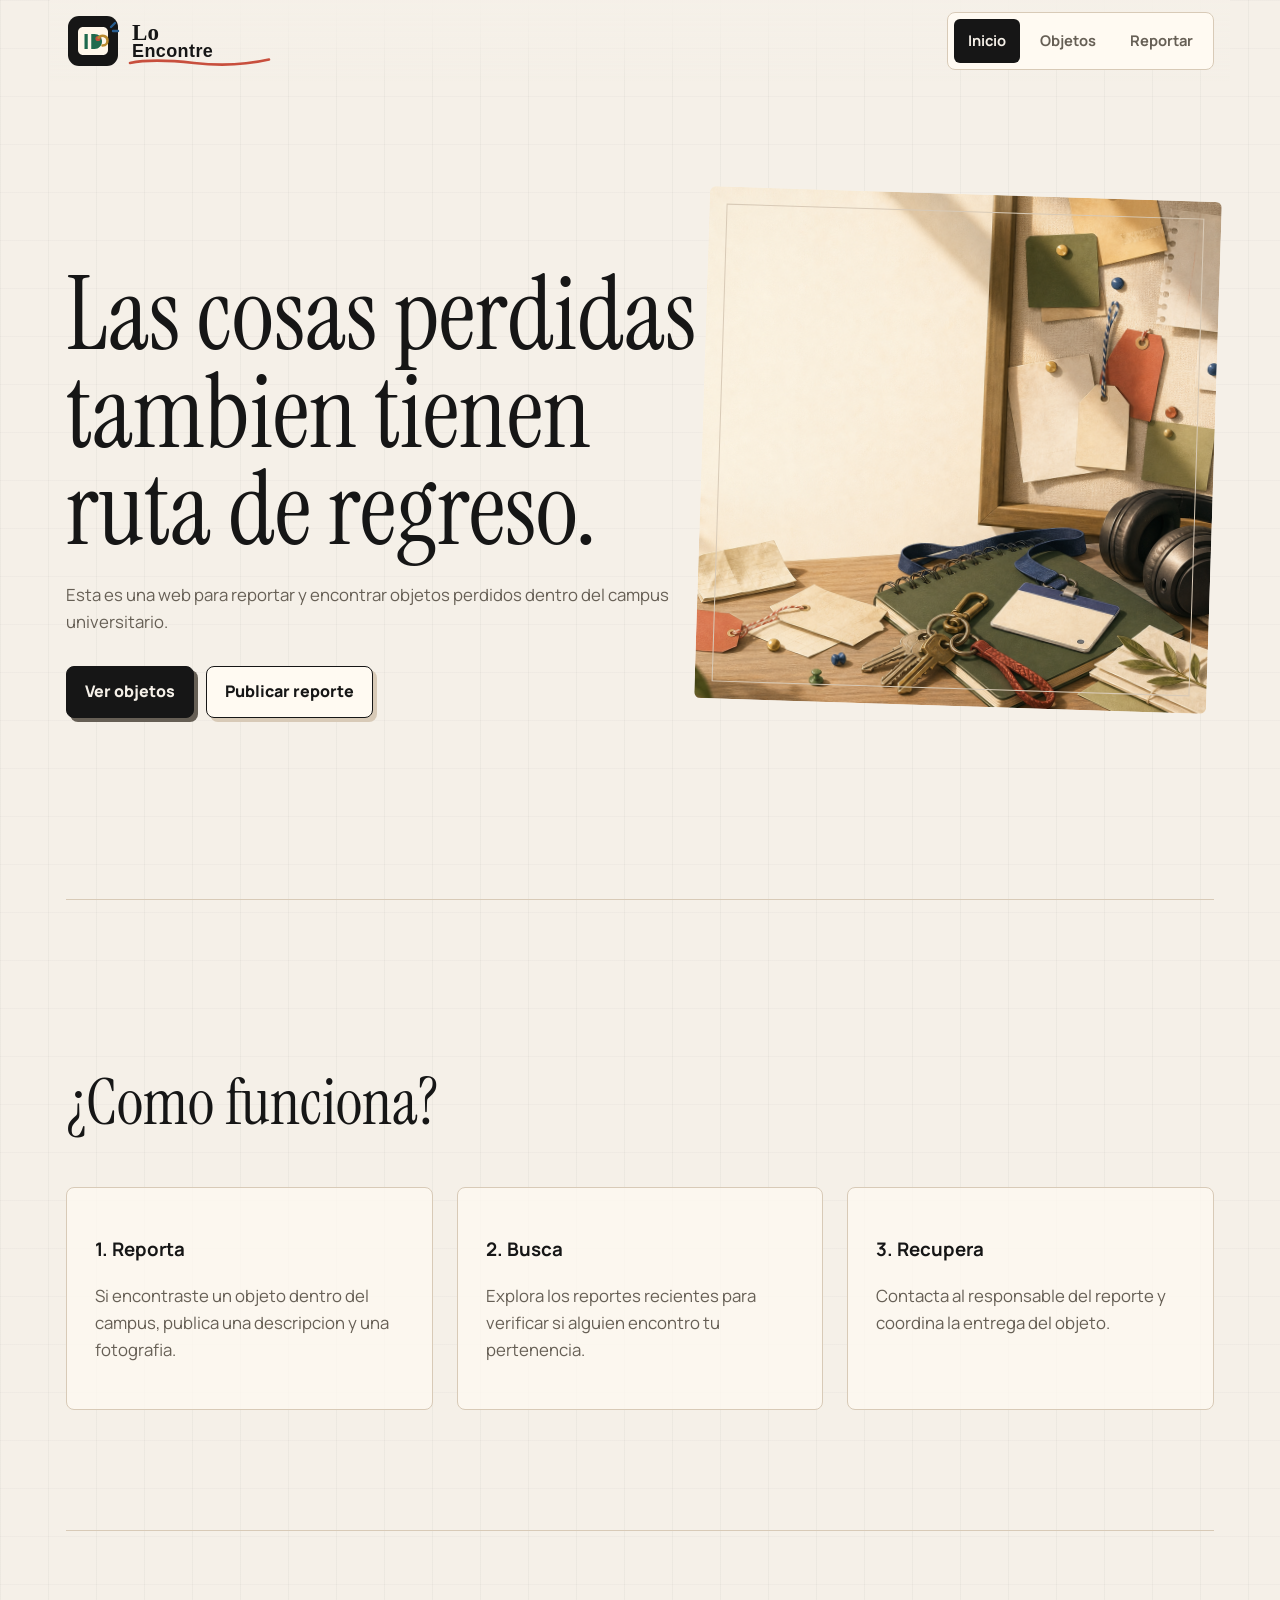
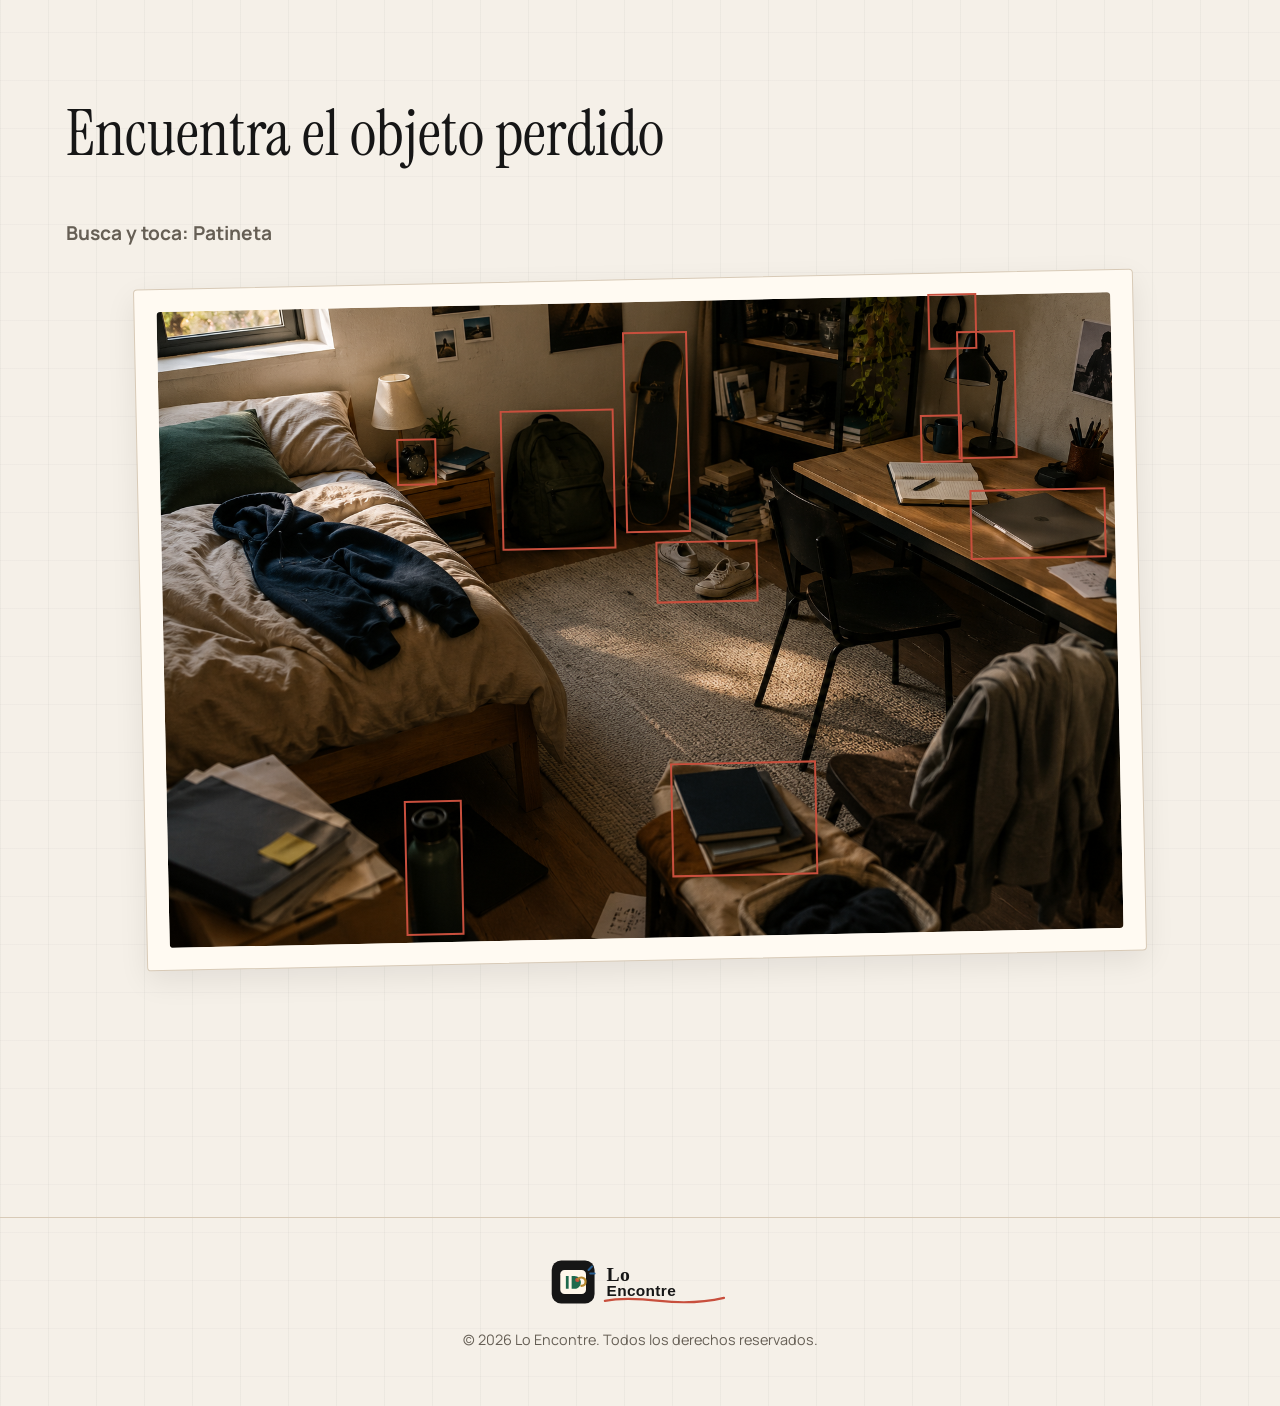
==== index.html @ dc67f182 "cambios importantes juego casi terminado y nuevo rotate en las imagenes" ====
<!DOCTYPE html>
<html lang="en">

<head>
    <meta charset="UTF-8">
    <meta name="viewport" content="width=device-width, initial-scale=1.0">
    <title>Lo Encontre | Objetos perdidos del campus</title>
    <link rel="stylesheet" href="css/style.css">
    <link rel="shortcut icon" href="assets/images/favicon.ico" type="image/x-icon">
</head>

<body>
    <header>
        <a href="index.html" class="brand">
            <img src="assets/images/logo.svg" alt="Lo encontre logo">
        </a>

        <button class="menu-toggle" aria-label="Abrir menú">
            <span></span>
            <span></span>
            <span></span>
        </button>

        <nav>
            <a class="active" href="index.html">Inicio</a>
            <a href="objetos.html">Objetos</a>
            <a href="reportar.html">Reportar</a>
        </nav>
    </header>

    <main>
        <!-- Hero -->
        <section class="hero">
            <div class="hero-text">
                <h1>Las cosas perdidas tambien tienen ruta de regreso.</h1>
                <p>Esta es una web para reportar y encontrar objetos perdidos dentro del campus universitario.</p>

                <div class="hero-text-buttons">
                    <a class="button primary" href="objetos.html">Ver objetos</a>
                    <a class="button secondary" href="reportar.html">Publicar reporte</a>
                </div>
            </div>

            <div class="hero-image">
                <img src="assets/images/hero-found-objects.png"
                    alt="Imagen de objetos encontrados organizados sobre una mesa">
            </div>
        </section>

        <!-- About -->
        <section class="about">
            <h2>¿Como funciona?</h2>

            <div class="about-grid">
                <article>
                    <h3>1. Reporta</h3>
                    <p>
                        Si encontraste un objeto dentro del campus,
                        publica una descripcion y una fotografia.
                    </p>
                </article>

                <article>
                    <h3>2. Busca</h3>
                    <p>
                        Explora los reportes recientes para verificar
                        si alguien encontro tu pertenencia.
                    </p>
                </article>

                <article>
                    <h3>3. Recupera</h3>
                    <p>
                        Contacta al responsable del reporte y coordina
                        la entrega del objeto.
                    </p>
                </article>
            </div>
        </section>
        <section class="game">
            <h2>Encuentra el objeto perdido</h2>

            <p class="game-target">
                Busca y toca: <span id="target-name"></span>
            </p>

            <div class="game-scene-wrapper">
                <div class="game-scene">

                    <img src="assets/images/game-room.png" alt="Habitación universitaria">

                    <button class="hitbox headphones" data-object="Audifonos"></button>
                    <button class="hitbox backpack" data-object="Mochila"></button>
                    <button class="hitbox laptop" data-object="Laptop"></button>
                    <button class="hitbox shoes" data-object="Zapatos"></button>
                    <button class="hitbox skateboard" data-object="Patineta"></button>
                    <button class="hitbox lamp" data-object="Lampara"></button>
                    <button class="hitbox clock" data-object="Reloj"></button>
                    <button class="hitbox bottle" data-object="Botella"></button>
                    <button class="hitbox books" data-object="Libros"></button>
                    <button class="hitbox mug" data-object="Taza"></button>

                </div>
            </div>

            <p id="game-message"></p>
        </section>
    </main>

    <footer>
        <div class="footer-brand">
            <img src="assets/images/logo.svg" alt="Lo encontre logo">
        </div>
        <div class="footer-bottom">
            <p>&copy; 2026 Lo Encontre. Todos los derechos reservados.</p>
        </div>
    </footer>
    <script src="js/script.js"></script>
</body>

</html>
---- css/style.css ----
/* Fuentes */
@font-face {
    font-family: "Manrope";
    src: url("../assets/fonts/Manrope-VariableFont_wght.ttf") format("truetype");
    font-weight: 300 800;
    font-style: normal;
}

@font-face {
    font-family: "Instrument Serif";
    src: url("../assets/fonts/InstrumentSerif-Regular.ttf") format("truetype");
    font-weight: 400;
    font-style: normal;
}

@font-face {
    font-family: "Instrument Serif";
    src: url("../assets/fonts/InstrumentSerif-Italic.ttf") format("truetype");
    font-weight: 400;
    font-style: italic;
}

/* General */
:root {
    --paper: #f5f0e8;
    --ink: #161616;
    --muted: #665f55;
    --line: #d8cab7;
    --white: #fffaf2;
    --green: #1f6a4d;
    --coral: #c84f3d;
    --gold: #b98a2f;
    --blue: #285d8f;
    --shadow: 0 18px 48px rgba(26, 20, 12, .12);
}

* {
    box-sizing: border-box;
}

html {
    scroll-behavior: smooth;
}

body {
    margin: 0;
    color: var(--ink);
    font-family: "Manrope", Arial, sans-serif;
    line-height: 1.6;
    background:
        linear-gradient(90deg, rgba(22, 22, 22, .035) 1px, transparent 1px),
        linear-gradient(rgba(22, 22, 22, .025) 1px, transparent 1px),
        var(--paper);
    background-size: 48px 48px;
}

header,
main {
    max-width: 1180px;
    margin: 0 auto;
    padding: 0 16px;
}

header {
    min-height: 82px;
    display: flex;
    align-items: center;
    justify-content: space-between;
    gap: 24px;
    position: sticky;
    top: 0;
    z-index: 100;
    background: linear-gradient(to bottom,
            rgba(245, 240, 232, .95),
            rgba(245, 240, 232, .6),
            transparent);

}

.brand,
nav {
    display: flex;
    align-items: center;
}

.brand {
    width: 210px;
    text-decoration: none;
    transition: transform .2s ease;
}

nav {
    gap: 6px;
    padding: 6px;
    border: 1px solid var(--line);
    border-radius: 8px;
    background-color: var(--white);
}

nav a {
    padding: 10px 14px;
    border-radius: 6px;
    color: var(--muted);
    text-decoration: none;
    font-size: .92rem;
    font-weight: 700;
}

nav a.active,
nav a:hover {
    background-color: var(--ink);
    color: var(--paper);
}

.menu-toggle {
    display: none;
    flex-direction: column;
    justify-content: center;
    align-items: center;
    gap: 5px;

    width: 48px;
    height: 48px;

    border: 1px solid var(--line);
    border-radius: 8px;
    background: var(--white);

    cursor: pointer;
}

.menu-toggle span {
    width: 18px;
    height: 2px;

    background: var(--ink);
    border-radius: 999px;
}

h1,
h2 {
    font-family: "Instrument Serif", Georgia, serif;
    font-weight: 400;
    line-height: .95;
}

h1 {
    margin-bottom: 24px;
    font-size: clamp(4rem, 8vw, 8rem);
}

h2 {
    font-size: clamp(2.4rem, 5vw, 5.4rem);
}

p {
    color: var(--muted);
    font-size: 1.05rem;
}

.button {
    min-height: 46px;
    border: 1px solid var(--ink);
    border-radius: 8px;
    padding: 12px 18px;
    font-weight: 800;
    text-decoration: none;
    transition: .2s ease;
}

.button.primary {
    background-color: var(--ink);
    color: var(--paper);
    box-shadow: 4px 4px 0 var(--muted);
}

.button.primary:hover {
    transform: translate(6px, 6px);
    box-shadow: 0px 0px 0 var(--muted);
}

.button.secondary {
    background-color: var(--white);
    color: var(--ink);
    box-shadow: 4px 4px 0 var(--line);
}

.button.secondary:hover {
    transform: translate(6px, 6px);
    box-shadow: 0px 0px 0 var(--line);
}

/* Separadores entre secciones */

section:not(:last-child) {
    border-bottom: 1px solid var(--line);
}

/* Hero */

.hero {
    display: flex;
    align-items: center;
    height: 100vh;
    margin-top: -82px;
}

.hero-image {
    transform: rotate(1.8deg);
    width: clamp(300px, 40vw, 600px);
    height: clamp(300px, 40vw, 600px);
    flex-shrink: 0;
    overflow: hidden;
    outline: 1px solid var(--line);
    outline-offset: -18px;
    border-radius: 6px;
}

.hero-image img {
    width: 100%;
    height: 100%;
    object-fit: cover;

}

.hero-text-buttons {
    display: flex;
    flex-wrap: wrap;
    gap: 12px;
    margin-top: 30px;
}

/* About */

.about {
    padding: 120px 0;
}

.about-grid {
    display: grid;
    grid-template-columns: repeat(3, 1fr);
    gap: 24px;
}

.about article {
    padding: 28px;
    background-color: rgba(255, 250, 242, .75);
    border: 1px solid var(--line);
    border-radius: 8px;
}

/* Footer */
footer {
    margin-top: 120px;
    padding: 40px 0;
    border-top: 1px solid var(--line);
    text-align: center;
}

.footer-brand img {
    width: 180px;
}

.footer-bottom p {
    font-size: .9rem;
}

/* Responsive*/
@media (max-width: 735px) {

    .hero {
        height: auto;
        min-height: auto;

        flex-direction: column-reverse;
        gap: 40px;

        margin-top: 0;
        padding: 40px 0 80px;
    }

    h1 {
        margin-top: 0;
    }

    .hero-image {
        width: 100%;
        height: auto;
    }

    .menu-toggle {
        display: flex;
    }

    nav {
        display: none;
    }

    nav.show {
        display: flex;
        flex-direction: column;
        gap: 6px;

        position: absolute;
        top: 70px;
        left: 16px;
        right: 16px;

        padding: 6px;
        border: 1px solid var(--line);
        border-radius: 8px;
        background: var(--white);
    }

    nav.show a {
        width: 100%;
        text-align: center;
    }
}

@media (max-width: 600px) {
    .about-grid {
        grid-template-columns: repeat(1, 1fr);
    }

}

@media (max-width: 370px) {
    .brand img {
        width: 170px;
    }
}

/* Juego */

.game {
    padding: 120px 0;
}

.game-target {
    margin-bottom: 30px;
    font-size: 1.2rem;
    font-weight: 700;
}

.game-scene-wrapper {
    width: min(100%, 1000px);
    margin: 0 auto;
    padding: 22px;
    background: var(--white);
    border: 1px solid var(--line);
    border-radius: 4px;
    box-shadow: 0 10px 30px rgba(0,0,0,.08);
    transform: rotate(-1.2deg);
}

.game-scene {
    position: relative;
}

.game-scene img {
    display: block;
    width: 100%;
    border-radius: 4px;
}

.feedback {
    position: absolute;
    color: var(--white);
    font-size: 1.8rem;
    font-weight: 800;
    pointer-events: none;
    text-shadow:
        0 2px 8px rgba(0, 0, 0, .45);
    animation: fadeOut .8s ease forwards;
}

@keyframes fadeOut {
    from {
        opacity: 1;
    }

    to {
        opacity: 0;
    }
}

.hitbox {
    position: absolute;
    border: none;
    background: transparent;
    cursor: pointer;
    outline: 2px solid var(--coral);
}

.headphones {
    top: 0%;
    left: 81%;
    width: 4.7%;
    height: 8.1%;
}

.backpack {
    top: 17%;
    left: 36%;
    width: 11.5%;
    height: 21.4%;
}

.laptop {
    top: 31%;
    left: 85%;
    width: 13.8%;
    height: 10.3%;
}

.shoes {
    top: 38%;
    left: 52%;
    width: 10.3%;
    height: 9.2%;
}

.skateboard {
    top: 5%;
    left: 49%;
    width: 6.3%;
    height: 31%;
}

.lamp {
    top: 6%;
    left: 84%;
    width: 5.7%;
    height: 19.5%;
}

.clock {
    top: 21%;
    left: 25%;
    width: 3.8%;
    height: 6.9%;
}

.bottle {
    top: 78%;
    left: 25%;
    width: 5.7%;
    height: 20.6%;
}

.books {
    top: 73%;
    left: 53%;
    width: 14.9%;
    height: 17.2%;
}

.mug {
    top: 19%;
    left: 80%;
    width: 4%;
    height: 6.9%;
}
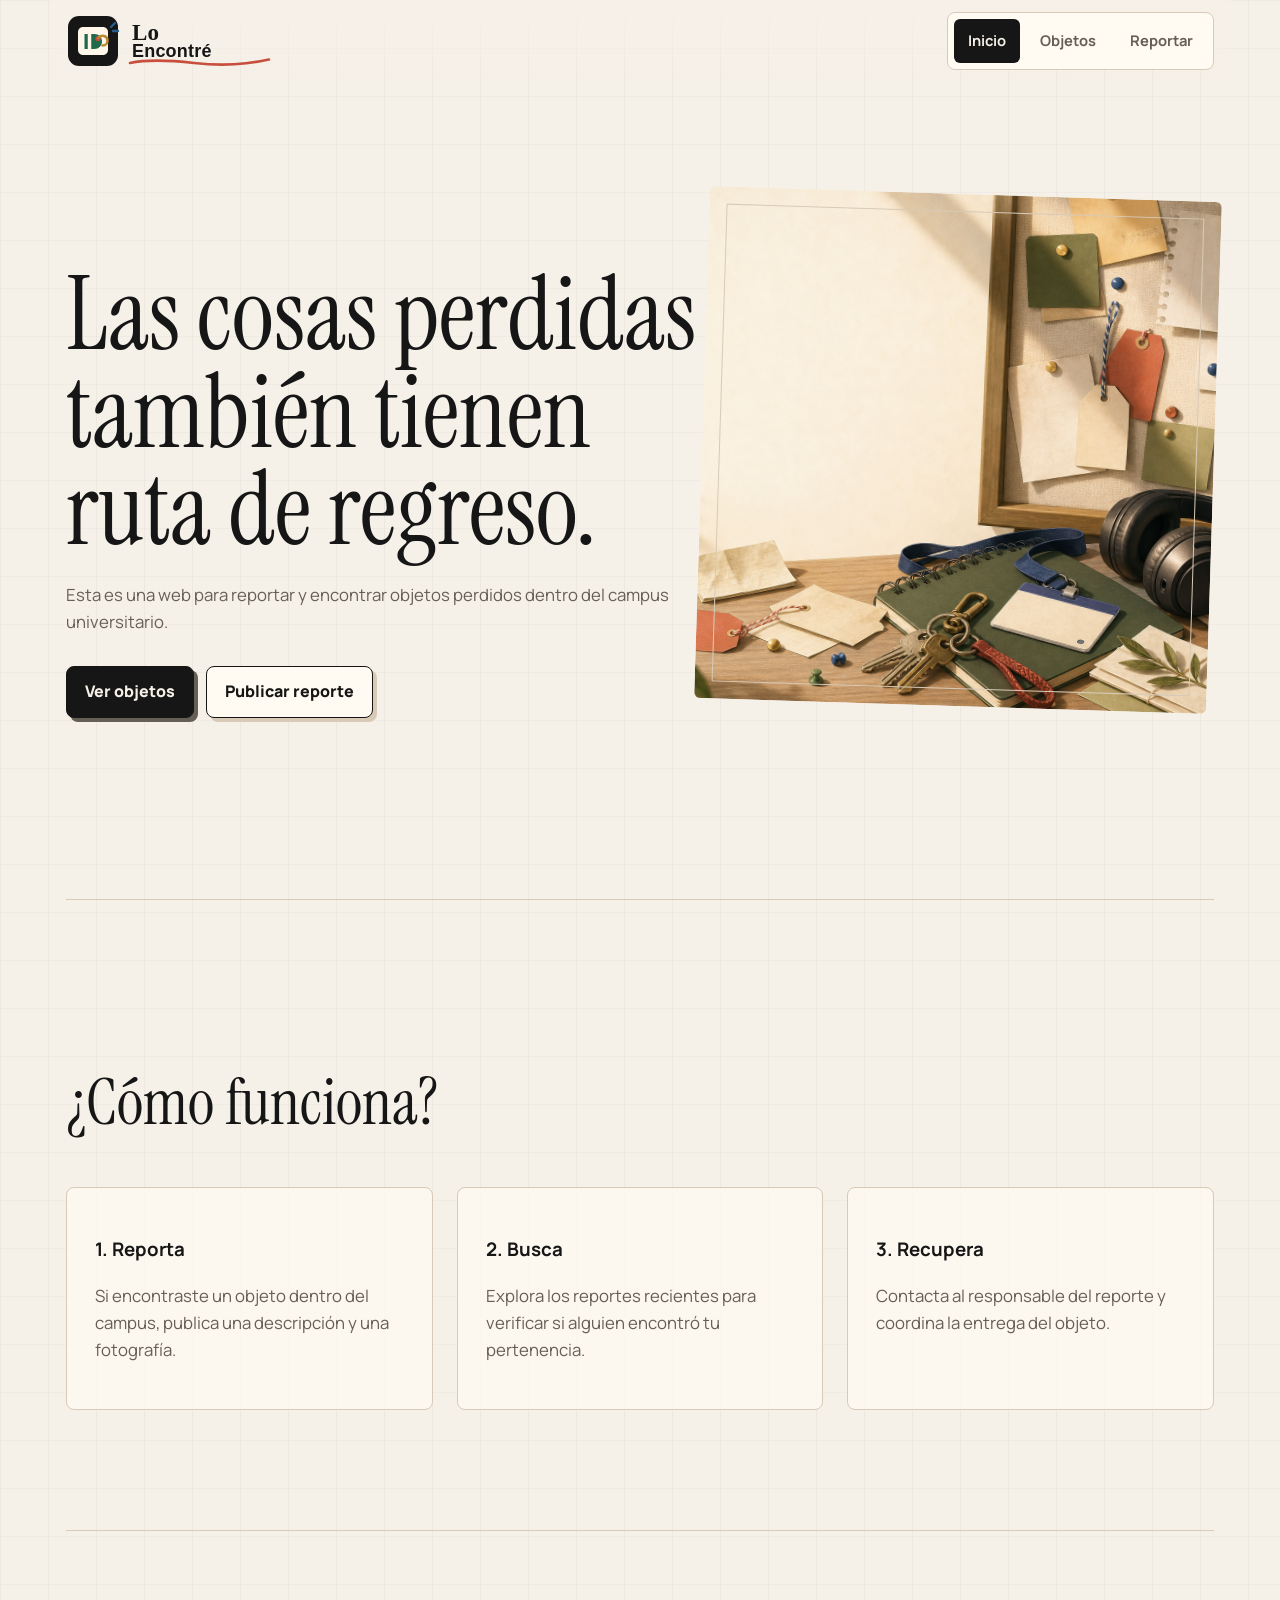
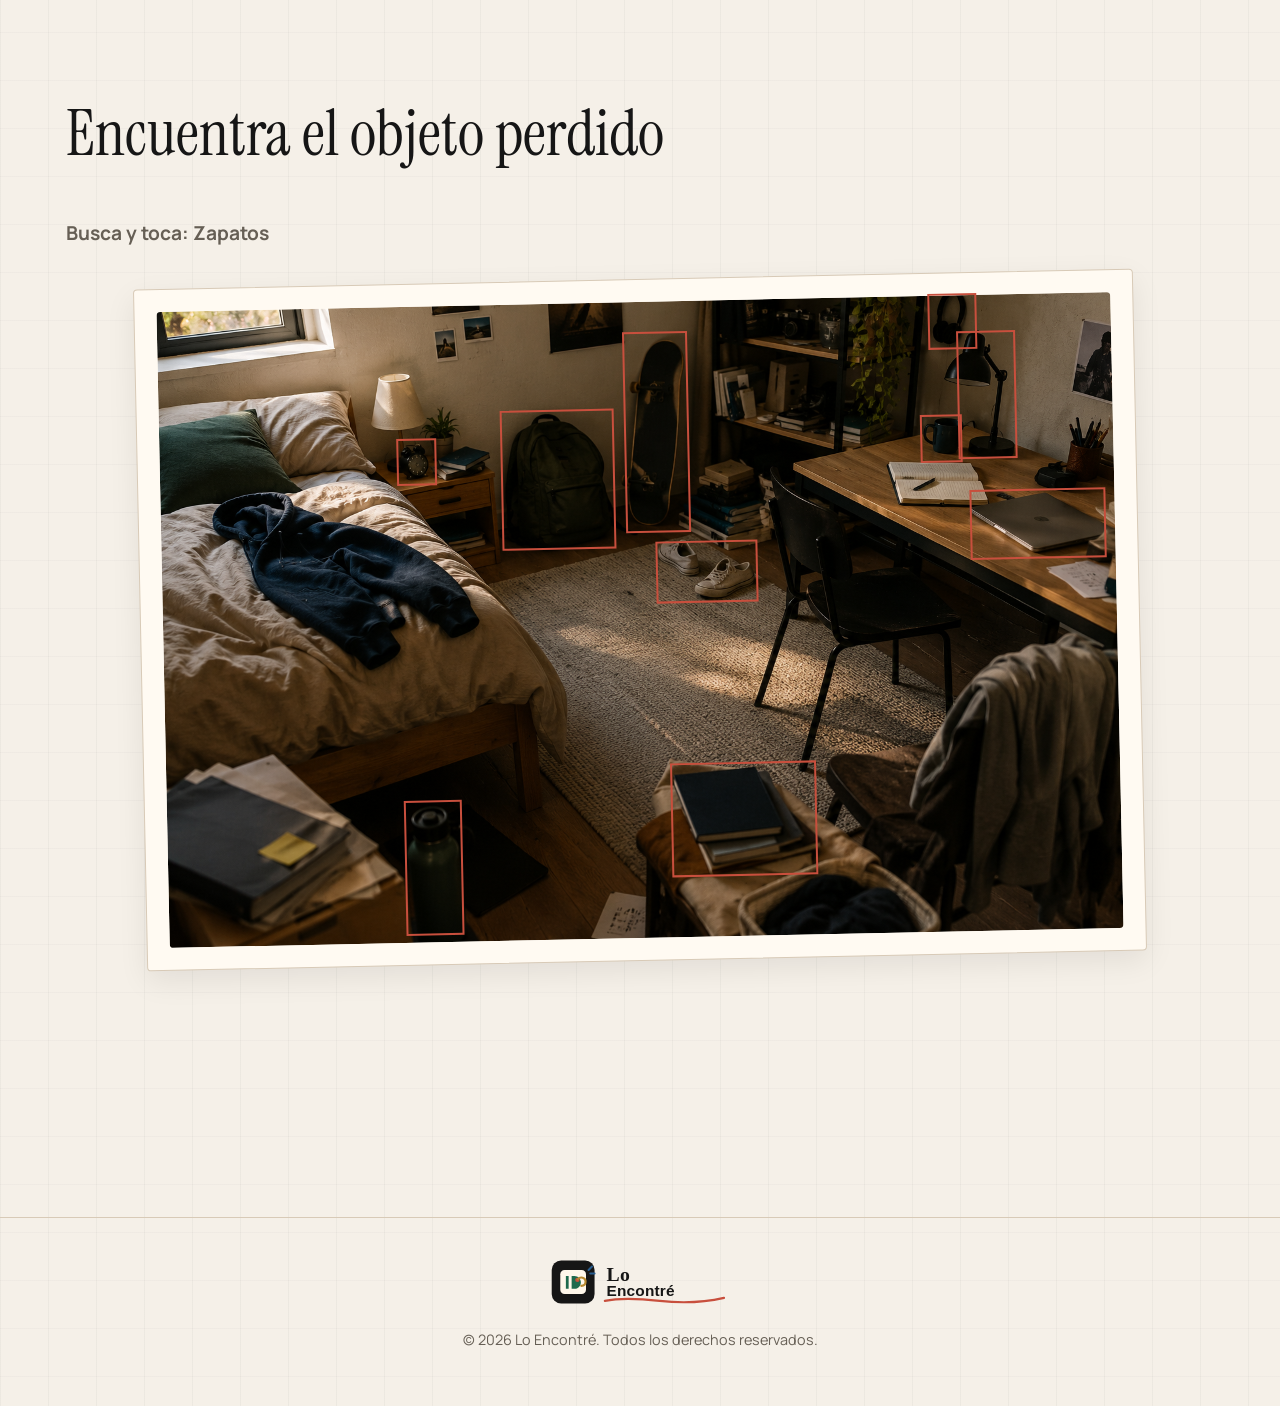
==== commit 2d3159a9: "Ortografia corrección de faltas de ortografía" ====
--- a/index.html
+++ b/index.html
@@ -4,7 +4,7 @@
 <head>
     <meta charset="UTF-8">
     <meta name="viewport" content="width=device-width, initial-scale=1.0">
-    <title>Lo Encontre | Objetos perdidos del campus</title>
+    <title>Lo Encontré | Objetos perdidos del campus</title>
     <link rel="stylesheet" href="css/style.css">
     <link rel="shortcut icon" href="assets/images/favicon.ico" type="image/x-icon">
 </head>
@@ -12,7 +12,7 @@
 <body>
     <header>
         <a href="index.html" class="brand">
-            <img src="assets/images/logo.svg" alt="Lo encontre logo">
+            <img src="assets/images/logo.svg" alt="Lo Encontré logo">
         </a>
 
         <button class="menu-toggle" aria-label="Abrir menú">
@@ -32,8 +32,12 @@
         <!-- Hero -->
         <section class="hero">
             <div class="hero-text">
-                <h1>Las cosas perdidas tambien tienen ruta de regreso.</h1>
-                <p>Esta es una web para reportar y encontrar objetos perdidos dentro del campus universitario.</p>
+                <h1>Las cosas perdidas también tienen ruta de regreso.</h1>
+
+                <p>
+                    Esta es una web para reportar y encontrar objetos perdidos
+                    dentro del campus universitario.
+                </p>
 
                 <div class="hero-text-buttons">
                     <a class="button primary" href="objetos.html">Ver objetos</a>
@@ -49,27 +53,30 @@
 
         <!-- About -->
         <section class="about">
-            <h2>¿Como funciona?</h2>
+            <h2>¿Cómo funciona?</h2>
 
             <div class="about-grid">
                 <article>
                     <h3>1. Reporta</h3>
+
                     <p>
                         Si encontraste un objeto dentro del campus,
-                        publica una descripcion y una fotografia.
+                        publica una descripción y una fotografía.
                     </p>
                 </article>
 
                 <article>
                     <h3>2. Busca</h3>
+
                     <p>
                         Explora los reportes recientes para verificar
-                        si alguien encontro tu pertenencia.
+                        si alguien encontró tu pertenencia.
                     </p>
                 </article>
 
                 <article>
                     <h3>3. Recupera</h3>
+
                     <p>
                         Contacta al responsable del reporte y coordina
                         la entrega del objeto.
@@ -77,6 +84,8 @@
                 </article>
             </div>
         </section>
+
+        <!-- Juego -->
         <section class="game">
             <h2>Encuentra el objeto perdido</h2>
 
@@ -89,12 +98,12 @@
 
                     <img src="assets/images/game-room.png" alt="Habitación universitaria">
 
-                    <button class="hitbox headphones" data-object="Audifonos"></button>
+                    <button class="hitbox headphones" data-object="Audífonos"></button>
                     <button class="hitbox backpack" data-object="Mochila"></button>
                     <button class="hitbox laptop" data-object="Laptop"></button>
                     <button class="hitbox shoes" data-object="Zapatos"></button>
                     <button class="hitbox skateboard" data-object="Patineta"></button>
-                    <button class="hitbox lamp" data-object="Lampara"></button>
+                    <button class="hitbox lamp" data-object="Lámpara"></button>
                     <button class="hitbox clock" data-object="Reloj"></button>
                     <button class="hitbox bottle" data-object="Botella"></button>
                     <button class="hitbox books" data-object="Libros"></button>
@@ -109,12 +118,14 @@
 
     <footer>
         <div class="footer-brand">
-            <img src="assets/images/logo.svg" alt="Lo encontre logo">
+            <img src="assets/images/logo.svg" alt="Lo Encontré logo">
         </div>
+
         <div class="footer-bottom">
-            <p>&copy; 2026 Lo Encontre. Todos los derechos reservados.</p>
+            <p>&copy; 2026 Lo Encontré. Todos los derechos reservados.</p>
         </div>
     </footer>
+
     <script src="js/script.js"></script>
 </body>
 
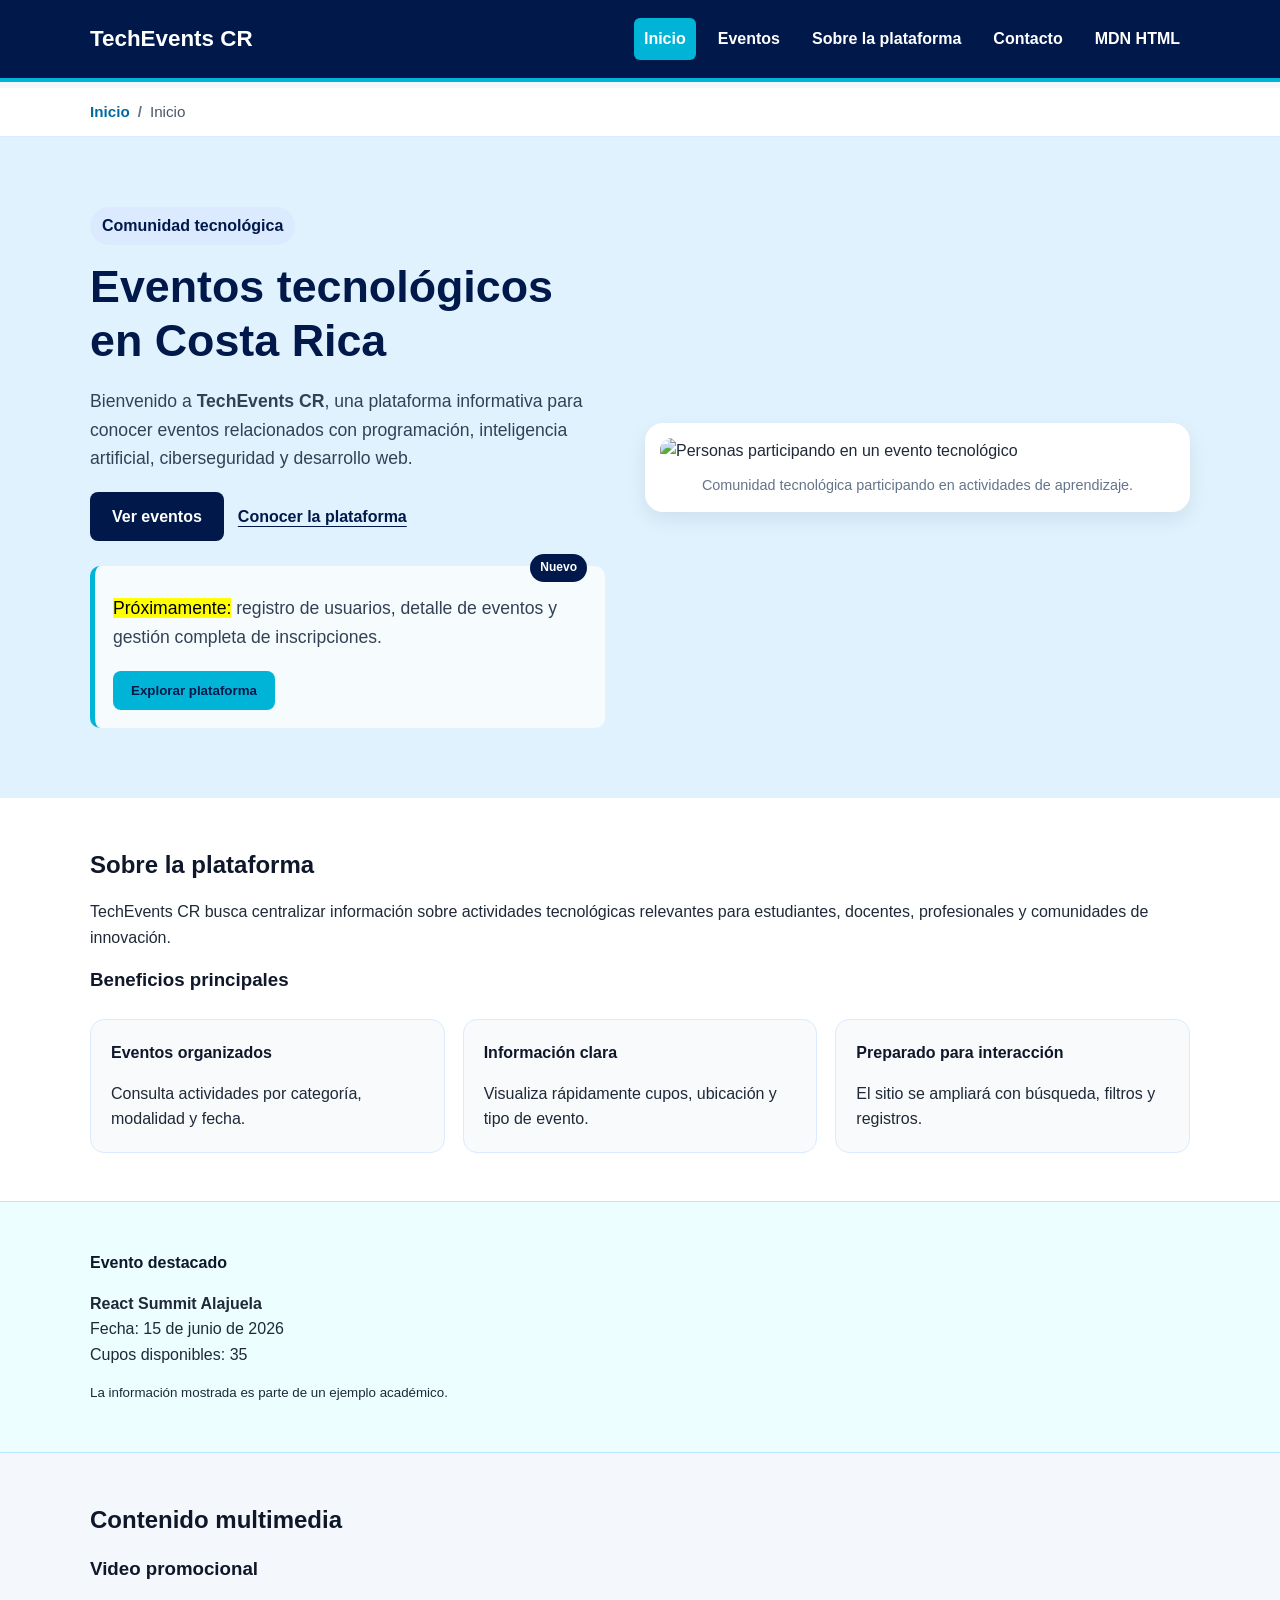
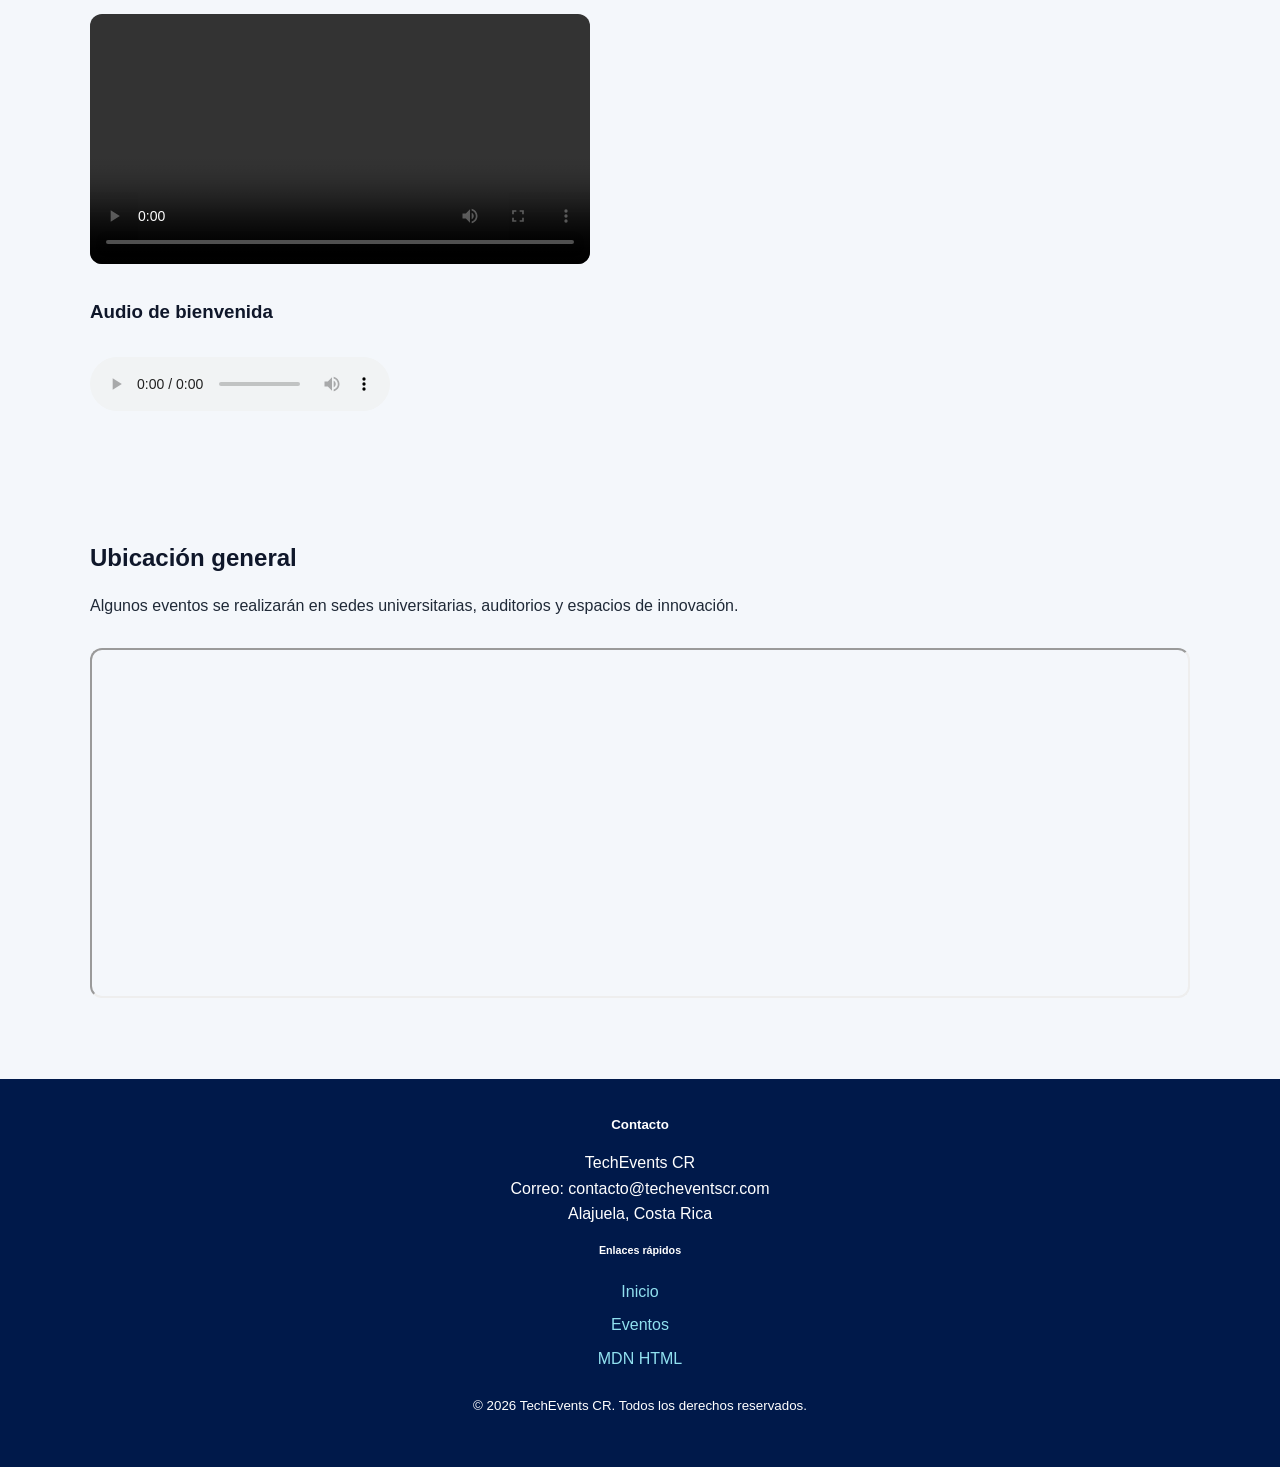
==== commit 6820dfc7: "asd asd" ====
--- a/index.html
+++ b/index.html
@@ -1,132 +1,202 @@
 <!DOCTYPE html>
-<html lang="en">
+<html lang="es">
 
 <head>
     <meta charset="UTF-8">
     <meta name="viewport" content="width=device-width, initial-scale=1.0">
-    <title>Lo Encontré | Objetos perdidos del campus</title>
+    <meta name="description"
+        content="TechEvents CR es un sitio web informativo sobre eventos tecnológicos en Costa Rica.">
+    <meta name="keywords"
+        content="eventos tecnológicos, Costa Rica, programación, inteligencia artificial, ciberseguridad, desarrollo web">
+    <meta name="author" content="TechEvents CR">
+    <!-- CSS externo principal del sitio -->
     <link rel="stylesheet" href="css/style.css">
-    <link rel="shortcut icon" href="assets/images/favicon.ico" type="image/x-icon">
+    <title>TechEvents CR | Inicio</title>
 </head>
 
 <body>
-    <header>
-        <a href="index.html" class="brand">
-            <img src="assets/images/logo.svg" alt="Lo Encontré logo">
-        </a>
-
-        <button class="menu-toggle" aria-label="Abrir menú">
-            <span></span>
-            <span></span>
-            <span></span>
-        </button>
-
-        <nav>
-            <a class="active" href="index.html">Inicio</a>
-            <a href="objetos.html">Objetos</a>
-            <a href="reportar.html">Reportar</a>
-        </nav>
+    <!-- Encabezado principal fijo del sitio -->
+    <header class="site-header">
+        <div class="container header-content">
+            <p class="logo"><strong>TechEvents CR</strong></p>
+
+            <!-- *** Checkbox oculto para controlar el menú hamburguesa sin JavaScript -->
+            <input type="checkbox" id="menu-toggle" class="menu-toggle">
+
+            <!-- *** Botón visual del menú hamburguesa -->
+            <label for="menu-toggle" class="menu-button">
+                <span></span>
+                <span></span>
+                <span></span>
+            </label>
+
+            <!-- Navegación principal -->
+            <nav class="main-nav">
+                <ul>
+                    <li><a class="active-link" href="index.html">Inicio</a></li>
+                    <li><a href="eventos.html">Eventos</a></li>
+                    <li><a href="#sobre-plataforma">Sobre la plataforma</a></li>
+                    <li><a href="#contacto">Contacto</a></li>
+                    <li>
+                        <a href="https://developer.mozilla.org/es/docs/Web/HTML" target="_blank">
+                            MDN HTML
+                        </a>
+                    </li>
+                </ul>
+            </nav>
+        </div>
     </header>
-
+    <!-- Ubicacion actual -->
+    <nav class="breadcrumb" aria-label="Ubicación actual">
+        <div class="container">
+            <a href="index.html">Inicio</a>
+            <span>Inicio</span>
+        </div>
+    </nav>
+    <!-- Contenido principal -->
     <main>
-        <!-- Hero -->
-        <section class="hero">
-            <div class="hero-text">
-                <h1>Las cosas perdidas también tienen ruta de regreso.</h1>
-
+        <!-- Sección hero con columnas flotantes -->
+        <section id="hero" class="hero">
+            <div class="container hero-content">
+                <div class="hero-text">
+                    <span class="hero-badge">Comunidad tecnológica</span>
+
+                    <h1>Eventos tecnológicos en Costa Rica</h1>
+                    <p>
+                        Bienvenido a <strong>TechEvents CR</strong>, una plataforma informativa para conocer
+                        eventos relacionados con programación, inteligencia artificial, ciberseguridad
+                        y desarrollo web.
+                    </p>
+                    <!-- Mejora de jerarquia visual -->
+                    <div class="hero-actions">
+                        <a class="btn-primary" href="eventos.html">
+                            Ver eventos
+                        </a>
+
+                        <a class="btn-link" href="#sobre-plataforma">
+                            Conocer la plataforma
+                        </a>
+                    </div>
+
+                    <!-- Caja relativa que contiene un elemento absoluto -->
+                    <div class="hero-info">
+                        <span class="info-label">Nuevo</span>
+                        <p>
+                            <mark>Próximamente:</mark> registro de usuarios, detalle de eventos y gestión completa
+                            de inscripciones.
+                        </p>
+                        <button class="btn-secondary">
+                            Explorar plataforma
+                        </button>
+                    </div>
+                </div>
+
+
+                <figure class="hero-image">
+                    <img src="assets/images/hero-eventos.png" alt="Personas participando en un evento tecnológico">
+                    <figcaption>
+                        Comunidad tecnológica participando en actividades de aprendizaje.
+                    </figcaption>
+                </figure>
+
+            </div>
+        </section>
+
+        <!-- Información general de la plataforma -->
+        <section id="sobre-plataforma">
+            <div class="container">
+                <h2>Sobre la plataforma</h2>
                 <p>
-                    Esta es una web para reportar y encontrar objetos perdidos
-                    dentro del campus universitario.
+                    TechEvents CR busca centralizar información sobre actividades tecnológicas relevantes
+                    para estudiantes, docentes, profesionales y comunidades de innovación.
                 </p>
-
-                <div class="hero-text-buttons">
-                    <a class="button primary" href="objetos.html">Ver objetos</a>
-                    <a class="button secondary" href="reportar.html">Publicar reporte</a>
+                <h3>Beneficios principales</h3>
+                <div class="benefits-grid">
+                    <article class="benefit-card">
+                        <h4>Eventos organizados</h4>
+                        <p>Consulta actividades por categoría, modalidad y fecha.</p>
+                    </article>
+
+                    <article class="benefit-card">
+                        <h4>Información clara</h4>
+                        <p>Visualiza rápidamente cupos, ubicación y tipo de evento.</p>
+                    </article>
+
+                    <article class="benefit-card">
+                        <h4>Preparado para interacción</h4>
+                        <p>El sitio se ampliará con búsqueda, filtros y registros.</p>
+                    </article>
                 </div>
             </div>
-
-            <div class="hero-image">
-                <img src="assets/images/hero-found-objects.png"
-                    alt="Imagen de objetos encontrados organizados sobre una mesa">
-            </div>
-        </section>
-
-        <!-- About -->
-        <section class="about">
-            <h2>¿Cómo funciona?</h2>
-
-            <div class="about-grid">
-                <article>
-                    <h3>1. Reporta</h3>
-
-                    <p>
-                        Si encontraste un objeto dentro del campus,
-                        publica una descripción y una fotografía.
-                    </p>
-                </article>
-
-                <article>
-                    <h3>2. Busca</h3>
-
-                    <p>
-                        Explora los reportes recientes para verificar
-                        si alguien encontró tu pertenencia.
-                    </p>
-                </article>
-
-                <article>
-                    <h3>3. Recupera</h3>
-
-                    <p>
-                        Contacta al responsable del reporte y coordina
-                        la entrega del objeto.
-                    </p>
-                </article>
-            </div>
-        </section>
-
-        <!-- Juego -->
-        <section class="game">
-            <h2>Encuentra el objeto perdido</h2>
-
-            <p class="game-target">
-                Busca y toca: <span id="target-name"></span>
+        </section>
+
+        <!-- Aside informativo separado del contenido principal -->
+        <aside>
+            <h4>Evento destacado</h4>
+            <p>
+                <strong>React Summit Alajuela</strong><br>
+                Fecha: <time datetime="2026-06-15">15 de junio de 2026</time><br>
+                Cupos disponibles: <span>35</span>
             </p>
-
-            <div class="game-scene-wrapper">
-                <div class="game-scene">
-
-                    <img src="assets/images/game-room.png" alt="Habitación universitaria">
-
-                    <button class="hitbox headphones" data-object="Audífonos"></button>
-                    <button class="hitbox backpack" data-object="Mochila"></button>
-                    <button class="hitbox laptop" data-object="Laptop"></button>
-                    <button class="hitbox shoes" data-object="Zapatos"></button>
-                    <button class="hitbox skateboard" data-object="Patineta"></button>
-                    <button class="hitbox lamp" data-object="Lámpara"></button>
-                    <button class="hitbox clock" data-object="Reloj"></button>
-                    <button class="hitbox bottle" data-object="Botella"></button>
-                    <button class="hitbox books" data-object="Libros"></button>
-                    <button class="hitbox mug" data-object="Taza"></button>
-
-                </div>
-            </div>
-
-            <p id="game-message"></p>
+            <small>
+                La información mostrada es parte de un ejemplo académico.
+            </small>
+        </aside>
+
+        <!-- Contenido multimedia -->
+        <section>
+            <div class="container">
+                <h2>Contenido multimedia</h2>
+
+                <h3>Video promocional</h3>
+                <video controls width="500">
+                    <source src="assets/video/promo-evento.mp4" type="video/mp4">
+                    Su navegador no soporta la reproducción de video.
+                </video>
+
+                <h3>Audio de bienvenida</h3>
+                <audio controls>
+                    <source src="assets/audio/bienvenida.mp3" type="audio/mpeg">
+                    Su navegador no soporta la reproducción de audio.
+                </audio>
+            </div>
+        </section>
+
+        <!-- Ubicación general -->
+        <section>
+            <div class="container">
+                <h2>Ubicación general</h2>
+                <p>
+                    Algunos eventos se realizarán en sedes universitarias, auditorios y espacios de innovación.
+                </p>
+
+                <iframe src="https://www.google.com/maps?q=Alajuela,Costa%20Rica&output=embed" width="600" height="350"
+                    loading="lazy" title="Mapa de Alajuela Costa Rica">
+                </iframe>
+            </div>
         </section>
     </main>
 
-    <footer>
-        <div class="footer-brand">
-            <img src="assets/images/logo.svg" alt="Lo Encontré logo">
-        </div>
-
-        <div class="footer-bottom">
-            <p>&copy; 2026 Lo Encontré. Todos los derechos reservados.</p>
-        </div>
+    <!-- Pie de página -->
+    <footer id="contacto">
+        <h5>Contacto</h5>
+        <address>
+            TechEvents CR<br>
+            Correo: contacto@techeventscr.com<br>
+            Alajuela, Costa Rica
+        </address>
+
+        <h6>Enlaces rápidos</h6>
+        <ul>
+            <li><a href="index.html">Inicio</a></li>
+            <li><a href="eventos.html">Eventos</a></li>
+            <li><a href="https://developer.mozilla.org/es/docs/Web/HTML" target="_blank">MDN HTML</a></li>
+        </ul>
+
+        <p>
+            <small>&copy; 2026 TechEvents CR. Todos los derechos reservados.</small>
+        </p>
     </footer>
-
-    <script src="js/script.js"></script>
 </body>
 
 </html>
--- a/css/style.css
+++ b/css/style.css
@@ -1,464 +1,1397 @@
-/* Fuentes */
-@font-face {
-    font-family: "Manrope";
-    src: url("../assets/fonts/Manrope-VariableFont_wght.ttf") format("truetype");
-    font-weight: 300 800;
-    font-style: normal;
-}
-
-@font-face {
-    font-family: "Instrument Serif";
-    src: url("../assets/fonts/InstrumentSerif-Regular.ttf") format("truetype");
-    font-weight: 400;
-    font-style: normal;
-}
-
-@font-face {
-    font-family: "Instrument Serif";
-    src: url("../assets/fonts/InstrumentSerif-Italic.ttf") format("truetype");
-    font-weight: 400;
-    font-style: italic;
-}
-
-/* General */
-:root {
-    --paper: #f5f0e8;
-    --ink: #161616;
-    --muted: #665f55;
-    --line: #d8cab7;
-    --white: #fffaf2;
-    --green: #1f6a4d;
-    --coral: #c84f3d;
-    --gold: #b98a2f;
-    --blue: #285d8f;
-    --shadow: 0 18px 48px rgba(26, 20, 12, .12);
-}
-
+/* =========================
+CSS BASE
+Reglas generales del sitio
+========================= */
+
+/* Elimina márgenes y espacios automáticos del navegador */
 * {
+    margin: 0;
+    padding: 0;
     box-sizing: border-box;
 }
 
+/* Configuración general del documento */
 html {
+    font-size: 16px;
     scroll-behavior: smooth;
 }
 
+/* Estilo general del sitio */
 body {
-    margin: 0;
-    color: var(--ink);
-    font-family: "Manrope", Arial, sans-serif;
+    font-family: Arial, Helvetica, sans-serif;
+    background-color: #f4f7fb;
+    color: #1f2937;
     line-height: 1.6;
-    background:
-        linear-gradient(90deg, rgba(22, 22, 22, .035) 1px, transparent 1px),
-        linear-gradient(rgba(22, 22, 22, .025) 1px, transparent 1px),
-        var(--paper);
-    background-size: 48px 48px;
-}
-
-header,
-main {
-    max-width: 1180px;
+
+    /*  Espacio para que el header fixed no tape el contenido */
+    padding-top: 88px;
+}
+
+/* Multimedia adaptable */
+img,
+video,
+iframe {
+    max-width: 100%;
+}
+
+/* Evita deformación y espacios inferiores */
+img {
+    height: auto;
+    display: block;
+}
+
+/* Enlaces sin subrayado */
+a {
+    text-decoration: none;
+}
+
+/* Viñetas dentro del bloque */
+ul {
+    list-style-position: inside;
+}
+
+/* =========================
+UTILIDADES GENERALES
+========================= */
+
+/* Contenedor centrado reutilizable */
+.container {
+    width: min(90%, 1100px);
     margin: 0 auto;
-    padding: 0 16px;
-}
-
-header {
-    min-height: 82px;
+}
+
+/* Separación general entre secciones */
+section,
+aside {
+    padding: 48px 0;
+}
+
+/* Estilo base para títulos */
+h1,
+h2,
+h3,
+h4,
+h5,
+h6 {
+    color: #0f172a;
+    margin-bottom: 15px;
+}
+
+/* Separación entre párrafos */
+p {
+    margin-bottom: 15px;
+}
+
+/* =========================
+HEADER Y NAVEGACIÓN
+========================= */
+
+/* Header fijo superior */
+.site-header {
+    background-color: #00194a;
+    color: white;
+    padding: 18px 0;
+    border-bottom: 4px solid #00b4d8;
+
+    position: fixed;
+    top: 0;
+    left: 0;
+    width: 100%;
+
+    z-index: 1000;
+}
+
+/*  Flexbox alinea logo, menú y botón hamburguesa */
+.header-content {
     display: flex;
     align-items: center;
     justify-content: space-between;
-    gap: 24px;
-    position: sticky;
-    top: 0;
-    z-index: 100;
-    background: linear-gradient(to bottom,
-            rgba(245, 240, 232, .95),
-            rgba(245, 240, 232, .6),
-            transparent);
-
-}
-
-.brand,
-nav {
+    gap: 20px;
+}
+
+/* Logo del sitio */
+.logo {
+    font-size: 1.4rem;
+    margin-bottom: 0;
+    white-space: nowrap;
+}
+
+/*  Checkbox oculto usado para abrir/cerrar menú */
+.menu-toggle {
+    display: none;
+}
+
+/*  Botón hamburguesa oculto en escritorio */
+.menu-button {
+    display: none;
+    width: 38px;
+    height: 32px;
+    cursor: pointer;
+}
+
+/*  Líneas del botón hamburguesa */
+.menu-button span {
+    display: block;
+    height: 4px;
+    margin-bottom: 6px;
+    background-color: white;
+    border-radius: 4px;
+}
+
+/* Menú principal */
+.main-nav ul {
+    list-style: none;
+
+    /*  Flexbox organiza enlaces en fila */
     display: flex;
     align-items: center;
-}
-
-.brand {
-    width: 210px;
-    text-decoration: none;
-    transition: transform .2s ease;
-}
-
-nav {
-    gap: 6px;
-    padding: 6px;
-    border: 1px solid var(--line);
-    border-radius: 8px;
-    background-color: var(--white);
-}
-
-nav a {
-    padding: 10px 14px;
+    gap: 12px;
+}
+
+/* Enlaces del menú */
+.main-nav a {
+    color: white;
+    font-weight: bold;
+    padding: 8px 10px;
     border-radius: 6px;
-    color: var(--muted);
-    text-decoration: none;
-    font-size: .92rem;
-    font-weight: 700;
-}
-
-nav a.active,
-nav a:hover {
-    background-color: var(--ink);
-    color: var(--paper);
-}
-
-.menu-toggle {
-    display: none;
-    flex-direction: column;
-    justify-content: center;
-    align-items: center;
-    gap: 5px;
-
-    width: 48px;
-    height: 48px;
-
-    border: 1px solid var(--line);
-    border-radius: 8px;
-    background: var(--white);
-
-    cursor: pointer;
-}
-
-.menu-toggle span {
-    width: 18px;
-    height: 2px;
-
-    background: var(--ink);
-    border-radius: 999px;
-}
-
-h1,
-h2 {
-    font-family: "Instrument Serif", Georgia, serif;
-    font-weight: 400;
-    line-height: .95;
-}
-
-h1 {
-    margin-bottom: 24px;
-    font-size: clamp(4rem, 8vw, 8rem);
-}
-
-h2 {
-    font-size: clamp(2.4rem, 5vw, 5.4rem);
-}
-
-p {
-    color: var(--muted);
-    font-size: 1.05rem;
-}
-
-.button {
-    min-height: 46px;
-    border: 1px solid var(--ink);
-    border-radius: 8px;
-    padding: 12px 18px;
-    font-weight: 800;
-    text-decoration: none;
-    transition: .2s ease;
-}
-
-.button.primary {
-    background-color: var(--ink);
-    color: var(--paper);
-    box-shadow: 4px 4px 0 var(--muted);
-}
-
-.button.primary:hover {
-    transform: translate(6px, 6px);
-    box-shadow: 0px 0px 0 var(--muted);
-}
-
-.button.secondary {
-    background-color: var(--white);
-    color: var(--ink);
-    box-shadow: 4px 4px 0 var(--line);
-}
-
-.button.secondary:hover {
-    transform: translate(6px, 6px);
-    box-shadow: 0px 0px 0 var(--line);
-}
-
-/* Separadores entre secciones */
-
-section:not(:last-child) {
-    border-bottom: 1px solid var(--line);
-}
-
-/* Hero */
+    display: inline-block;
+}
+
+/* Cambio visual al pasar el mouse */
+.main-nav a:hover {
+    background-color: #00b4d8;
+    color: #00194a;
+}
+
+/* =========================
+HERO
+========================= */
 
 .hero {
+    background-color: #e0f2fe;
+    padding: 70px 0;
+}
+
+/*  Flexbox crea dos columnas responsivas */
+.hero-content {
     display: flex;
     align-items: center;
-    height: 100vh;
-    margin-top: -82px;
-}
-
+    gap: 40px;
+}
+
+/* Columna de texto */
+.hero-text {
+    flex: 1;
+}
+
+/* Título principal */
+.hero-text h1 {
+    font-size: clamp(2rem, 5vw, 2.8rem);
+    color: #00194a;
+    margin-bottom: 20px;
+    line-height: 1.2;
+}
+
+/* Texto del hero */
+.hero-text p {
+    font-size: 1.1rem;
+    color: #334155;
+    margin-bottom: 20px;
+}
+
+/* Etiqueta decorativa */
+.hero-badge {
+    display: inline-block;
+    background-color: #dbeafe;
+    color: #00194a;
+    padding: 6px 12px;
+    border-radius: 20px;
+    font-weight: bold;
+    margin-bottom: 15px;
+}
+
+/* Columna de imagen */
 .hero-image {
-    transform: rotate(1.8deg);
-    width: clamp(300px, 40vw, 600px);
-    height: clamp(300px, 40vw, 600px);
-    flex-shrink: 0;
+    flex: 1;
+    background-color: white;
+    padding: 15px;
+    border-radius: 18px;
+    box-shadow: 0 8px 20px rgba(15, 23, 42, 0.08);
+}
+
+/* Imagen principal */
+.hero-image img {
+    width: 100%;
+    border-radius: 12px;
+}
+
+/* Texto bajo imagen */
+.hero-image figcaption {
+    margin-top: 10px;
+    font-size: 0.9rem;
+    color: #64748b;
+    text-align: center;
+}
+
+/* Caja informativa */
+.hero-info {
+    margin-top: 25px;
+    padding: 28px 18px 18px 18px;
+    background-color: rgba(255, 255, 255, 0.7);
+    border-left: 5px solid #00b4d8;
+    border-radius: 10px;
+
+    /* Referencia para la etiqueta absoluta */
+    position: relative;
+}
+
+/* Etiqueta dentro de la caja */
+.info-label {
+    position: absolute;
+    top: -12px;
+    right: 18px;
+
+    background-color: #00194a;
+    color: white;
+    padding: 4px 10px;
+    border-radius: 20px;
+    font-size: 0.75rem;
+    font-weight: bold;
+
+    z-index: 2;
+}
+
+/* =========================
+BOTONES
+========================= */
+
+/* Enlace con apariencia de botón */
+.btn-primary {
+    display: inline-block;
+    background-color: #00194a;
+    color: white;
+    padding: 12px 22px;
+    border-radius: 8px;
+    font-weight: bold;
+}
+
+/* Hover del botón principal */
+.btn-primary:hover {
+    background-color: #00b4d8;
+    color: #00194a;
+}
+
+/* Botón secundario */
+.btn-secondary {
+    background-color: #00b4d8;
+    color: #00194a;
+    border: none;
+    padding: 12px 18px;
+    border-radius: 8px;
+    font-weight: bold;
+    cursor: pointer;
+}
+
+/* Hover del botón secundario */
+.btn-secondary:hover {
+    background-color: #0096c7;
+    color: white;
+}
+
+/* =========================
+SOBRE LA PLATAFORMA
+========================= */
+
+#sobre-plataforma {
+    background-color: white;
+}
+
+#sobre-plataforma ul {
+    padding-left: 20px;
+    margin-top: 15px;
+}
+
+#sobre-plataforma li {
+    margin-bottom: 10px;
+}
+
+/* =========================
+EVENTOS
+========================= */
+
+.events-section {
+    background-color: #f4f7fb;
+}
+
+/*  Grid crea columnas automáticas y responsivas */
+.events-grid {
+    display: grid;
+
+    /*  Ajusta cantidad de columnas según espacio disponible */
+    grid-template-columns: repeat(auto-fit, minmax(260px, 1fr));
+
+    gap: 28px;
+    align-items: stretch;
+}
+
+/* Tarjeta de evento */
+.event-card {
+    background-color: white;
+    border: 1px solid #dbeafe;
+    border-radius: 16px;
     overflow: hidden;
-    outline: 1px solid var(--line);
-    outline-offset: -18px;
-    border-radius: 6px;
-}
-
-.hero-image img {
+    box-shadow: 0 8px 20px rgba(15, 23, 42, 0.08);
+
+    position: relative;
+
+    /*  Flex interno mantiene contenido ordenado verticalmente */
+    display: flex;
+    flex-direction: column;
+}
+
+/* Elimina márgenes propios del figure */
+.event-card figure {
+    margin: 0;
+}
+
+/* Imagen de tarjeta */
+.event-card img {
+    width: 100%;
+    height: 220px;
+    object-fit: cover;
+}
+
+/* Texto bajo imagen */
+.event-card figcaption {
+    font-size: 0.8rem;
+    color: #64748b;
+
+    /*  Más espacio para que no quede pegado */
+    padding: 10px 16px 0 16px;
+}
+
+/* Contenido textual de tarjeta */
+.event-card-content {
+    /*  Corrige texto pegado a la orilla */
+    padding: 20px;
+
+    /*  Hace que el contenido ocupe el espacio disponible */
+    flex: 1;
+}
+
+/* Párrafos dentro de tarjetas */
+.event-card-content p {
+    margin-bottom: 10px;
+}
+
+/* Etiqueta superior de tarjeta */
+.card-label {
+    position: absolute;
+    top: 12px;
+    right: 12px;
+
+    background-color: #00194a;
+    color: white;
+    padding: 5px 10px;
+    border-radius: 20px;
+
+    font-size: 0.75rem;
+    font-weight: bold;
+
+    z-index: 5;
+}
+
+/* Categoría del evento */
+.event-category {
+    display: inline-block;
+    background-color: #dbeafe;
+    color: #00194a;
+    padding: 6px 12px;
+    border-radius: 20px;
+    font-size: 0.85rem;
+    font-weight: bold;
+    margin-bottom: 12px;
+}
+
+/* =========================
+ASIDE
+========================= */
+
+aside {
+    background-color: #ecfeff;
+    border-top: 1px solid #bae6fd;
+    border-bottom: 1px solid #bae6fd;
+}
+
+/*  Centra contenido del aside sin repetir estilos */
+aside p,
+aside small,
+aside h2,
+aside h4 {
+    width: min(90%, 1100px);
+    margin-left: auto;
+    margin-right: auto;
+}
+
+aside small {
+    display: block;
+}
+
+/* =========================
+TABLA RESPONSIVA
+========================= */
+
+/*  Sección de tabla con separación visual */
+.table-section {
+    padding-top: 48px;
+    padding-bottom: 48px;
+}
+
+/*  Permite desplazamiento horizontal si la pantalla es estrecha */
+.table-responsive {
+    width: 100%;
+    overflow-x: auto;
+    border-radius: 14px;
+    box-shadow: 0 8px 20px rgba(15, 23, 42, 0.08);
+}
+
+/*  Tabla limpia, legible y adaptable */
+table {
+    width: 100%;
+    border-collapse: collapse;
+    background-color: white;
+    min-width: 650px;
+}
+
+/*  Encabezados y celdas con mejor separación */
+th,
+td {
+    padding: 14px 16px;
+    border-bottom: 1px solid #cbd5e1;
+    text-align: left;
+    vertical-align: top;
+}
+
+/*  Encabezado destacado */
+th {
+    background-color: #00194a;
+    color: white;
+    font-weight: bold;
+}
+
+/*  Alterna color para lectura */
+tr:nth-child(even) {
+    background-color: #f8fafc;
+}
+
+/*  Efecto suave al pasar mouse */
+tbody tr:hover {
+    background-color: #e0f2fe;
+}
+
+/*  Última fila sin borde inferior */
+tbody tr:last-child td {
+    border-bottom: none;
+}
+
+/* =========================
+MULTIMEDIA
+========================= */
+
+video,
+audio,
+iframe {
+    margin-top: 15px;
+    margin-bottom: 25px;
+    border-radius: 12px;
+}
+
+iframe {
+    width: 100%;
+}
+
+/* =========================
+FOOTER
+========================= */
+
+footer {
+    background-color: #00194a;
+    color: white;
+    padding: 35px 0;
+    text-align: center;
+}
+
+/* Enlaces del footer */
+footer a {
+    color: #90e0ef;
+}
+
+/* Hover del footer */
+footer a:hover {
+    color: white;
+}
+
+footer ul {
+    list-style: none;
+    margin: 20px 0;
+}
+
+footer li {
+    margin-bottom: 8px;
+}
+
+footer h5,
+footer h6 {
+    color: white;
+}
+
+footer address {
+    font-style: normal;
+    margin-bottom: 15px;
+}
+
+/* =========================
+UX: NAVEGACIÓN ACTIVA
+========================= */
+
+/*  Indica visualmente la página actual */
+.active-link {
+    background-color: #00b4d8;
+    color: #00194a;
+}
+
+/*  Mejora accesibilidad al navegar con teclado */
+.main-nav a:focus,
+.btn-primary:focus,
+.btn-secondary:focus,
+.btn-card:focus,
+.btn-link:focus {
+    outline: 3px solid #90e0ef;
+    outline-offset: 3px;
+}
+
+/* =========================
+UX: UBICACIÓN ACTUAL
+========================= */
+
+/*  Breadcrumb muestra dónde está el usuario */
+.breadcrumb {
+    background-color: white;
+    border-bottom: 1px solid #dbeafe;
+    padding: 12px 0;
+}
+
+/*  Distribución simple de ruta */
+.breadcrumb .container {
+    display: flex;
+    gap: 8px;
+    align-items: center;
+    font-size: 0.95rem;
+}
+
+/*  Separador visual sin agregar texto extra al HTML */
+.breadcrumb a::after {
+    content: "/";
+    margin-left: 8px;
+    color: #64748b;
+}
+
+.breadcrumb a {
+    color: #0369a1;
+    font-weight: bold;
+}
+
+.breadcrumb span {
+    color: #475569;
+}
+
+/* =========================
+UX: JERARQUÍA VISUAL
+========================= */
+
+/*  Separa acción principal y secundaria */
+.hero-actions {
+    display: flex;
+    align-items: center;
+    gap: 14px;
+    flex-wrap: wrap;
+}
+
+/*  Acción secundaria menos fuerte que el botón principal */
+.btn-link {
+    color: #00194a;
+    font-weight: bold;
+    text-decoration: underline;
+    text-underline-offset: 4px;
+}
+
+/*  Beneficios resumidos para lectura rápida */
+.benefits-grid {
+    display: grid;
+    grid-template-columns: repeat(auto-fit, minmax(220px, 1fr));
+    gap: 18px;
+    margin-top: 24px;
+}
+
+/*  Tarjetas informativas breves */
+.benefit-card {
+    background-color: #f8fafc;
+    border: 1px solid #dbeafe;
+    border-radius: 14px;
+    padding: 20px;
+}
+
+.benefit-card h3 {
+    color: #00194a;
+    margin-bottom: 8px;
+}
+
+.benefit-card p {
+    margin-bottom: 0;
+}
+
+/*  El título del evento debe destacar más que los datos */
+.event-card h3 {
+    font-size: 1.25rem;
+    color: #00194a;
+    margin-bottom: 12px;
+}
+
+/*  Estado de disponibilidad dentro de la tarjeta */
+.availability {
+    display: inline-block;
+    padding: 6px 10px;
+    border-radius: 20px;
+    font-weight: bold;
+    font-size: 0.85rem;
+}
+
+/*  Estado positivo */
+.available {
+    background-color: #dcfce7;
+    color: #166534;
+}
+
+/*  Botón dentro de tarjeta */
+.btn-card {
+    display: inline-block;
+    margin-top: 12px;
+    background-color: #00194a;
+    color: white;
+    padding: 10px 14px;
+    border-radius: 8px;
+    font-weight: bold;
+}
+
+/*  Feedback visual al pasar el mouse */
+.btn-card:hover {
+    background-color: #00b4d8;
+    color: #00194a;
+}
+
+/* =========================
+UX: ESTADOS DE INTERFAZ
+========================= */
+
+/* ***  Estados visibles antes del listado */
+.ui-states-demo {
+    display: flex;
+    gap: 12px;
+    flex-wrap: wrap;
+    margin: 18px 0 28px 0;
+}
+
+/* ***  Base visual de cada estado */
+.state-box {
+    padding: 10px 14px;
+    border-radius: 20px;
+    font-weight: bold;
+    font-size: 0.9rem;
+}
+
+/* ***  Estado exitoso */
+.state-success {
+    background-color: #dcfce7;
+    color: #166534;
+}
+
+/* ***  Estado de advertencia */
+.state-warning {
+    background-color: #fef3c7;
+    color: #92400e;
+}
+
+/* ***  Estado de alerta */
+.state-danger {
+    background-color: #fee2e2;
+    color: #991b1b;
+}
+
+/* ***  Estado vacío simulado */
+.empty-state {
+    margin-top: 32px;
+    padding: 28px;
+    background-color: white;
+    border: 2px dashed #cbd5e1;
+    border-radius: 16px;
+    text-align: center;
+}
+
+/* ***  Contenido del estado vacío */
+.empty-state h3 {
+    color: #00194a;
+}
+
+/* ***  Contenido del estado vacío */
+.empty-state p {
+    color: #475569;
+    margin-bottom: 0;
+}
+
+/* =========================
+MEDIA QUERY TABLET
+========================= */
+
+/*  Ajustes para pantallas medianas */
+@media (max-width: 900px) {
+    body {
+        padding-top: 86px;
+    }
+
+    /*  Hero pasa de dos columnas a una columna */
+    .hero-content {
+        flex-direction: column;
+        align-items: flex-start;
+    }
+
+    .hero-text,
+    .hero-image {
+        width: 100%;
+    }
+
+    .hero-image {
+        max-width: 650px;
+    }
+
+    /*  Menú todavía visible, pero con menos separación */
+    .main-nav ul {
+        gap: 6px;
+    }
+
+    .main-nav a {
+        font-size: 0.9rem;
+        padding: 7px 8px;
+    }
+}
+
+/* =========================
+MEDIA QUERY MÓVIL
+========================= */
+
+/*  Ajustes para pantallas pequeñas */
+@media (max-width: 700px) {
+    body {
+        padding-top: 78px;
+    }
+
+    .site-header {
+        padding: 14px 0;
+    }
+
+    .header-content {
+        position: relative;
+    }
+
+    /*  Muestra el botón hamburguesa */
+    .menu-button {
+        display: block;
+    }
+
+    /*  Menú oculto inicialmente */
+    .main-nav {
+        display: none;
+        position: absolute;
+        top: 52px;
+        left: 0;
+        width: 100%;
+
+        background-color: #00194a;
+        border-top: 1px solid #00b4d8;
+        padding: 14px;
+        border-radius: 0 0 12px 12px;
+
+        z-index: 999;
+    }
+
+    /*  Cuando el checkbox está activo, se muestra el menú */
+    .menu-toggle:checked~.main-nav {
+        display: block;
+    }
+
+    /*  Menú vertical en móvil */
+    .main-nav ul {
+        display: flex;
+        flex-direction: column;
+        align-items: stretch;
+        gap: 8px;
+    }
+
+    .main-nav a {
+        display: block;
+        padding: 12px;
+        background-color: rgba(255, 255, 255, 0.08);
+    }
+
+    .hero {
+        padding: 48px 0;
+    }
+
+    .hero-text h1 {
+        font-size: 2rem;
+    }
+
+    .events-grid {
+        grid-template-columns: 1fr;
+    }
+
+    .event-card img {
+        height: 200px;
+    }
+
+    /*  La tabla cambia a formato tarjeta en móvil */
+    .table-responsive {
+        overflow-x: visible;
+        box-shadow: none;
+    }
+
+    table {
+        min-width: 0;
+        border-collapse: separate;
+        border-spacing: 0 14px;
+        background-color: transparent;
+    }
+
+    thead {
+        display: none;
+    }
+
+    tbody,
+    tr,
+    td {
+        display: block;
+        width: 100%;
+    }
+
+    tr {
+        background-color: white;
+        border: 1px solid #dbeafe;
+        border-radius: 14px;
+        padding: 12px;
+        box-shadow: 0 6px 16px rgba(15, 23, 42, 0.08);
+    }
+
+    td {
+        border-bottom: 1px solid #e2e8f0;
+        padding: 10px 8px;
+    }
+
+    td:last-child {
+        border-bottom: none;
+    }
+
+    /*  Muestra el nombre de cada columna antes del valor */
+    td::before {
+        content: attr(data-label);
+        display: block;
+        font-weight: bold;
+        color: #00194a;
+        margin-bottom: 4px;
+    }
+
+    /*  Resalta visualmente el nombre del evento en móvil */
+    td[data-label="Evento"] {
+        color: #00194a;
+        font-weight: bold;
+        font-size: 1rem;
+        background-color: #dbeafe;
+        padding: 12px;
+        border-radius: 8px;
+        margin-bottom: 8px;
+    }
+
+    /* *** Breadcrumb más compacto en celular */
+    .breadcrumb .container {
+        font-size: 0.85rem;
+        flex-wrap: wrap;
+    }
+
+    /* *** Acciones del hero en columna para mejor toque */
+    .hero-actions {
+        flex-direction: column;
+        align-items: stretch;
+    }
+
+    .btn-link {
+        text-align: center;
+        padding: 10px;
+    }
+
+    /* *** Estados de interfaz ocupan todo el ancho */
+    .state-box {
+        width: 100%;
+        text-align: center;
+    }
+
+    .btn-card {
+        width: 100%;
+        text-align: center;
+    }
+}
+
+/* =========================
+MEDIA QUERY MÓVIL PEQUEÑO
+========================= */
+
+/*  Ajustes para teléfonos angostos */
+@media (max-width: 420px) {
+    .logo {
+        font-size: 1.15rem;
+    }
+
+    .hero-text h1 {
+        font-size: 1.75rem;
+    }
+
+    .btn-primary,
+    .btn-secondary {
+        width: 100%;
+        text-align: center;
+    }
+
+    .event-card-content {
+        padding: 18px;
+    }
+
+    .card-label {
+        font-size: 0.7rem;
+        right: 8px;
+    }
+}
+
+/* =========================
+SEMANA 5 CLASE 1
+EVENTOS DINÁMICOS + FILTROS
+========================= */
+
+.events-dynamic-section {
+    background:
+        radial-gradient(circle at top left, rgba(0, 180, 216, 0.18), transparent 34%),
+        linear-gradient(135deg, #f8fafc 0%, #e0f2fe 100%);
+    padding: 64px 0;
+}
+
+.section-heading {
+    max-width: 760px;
+    margin-bottom: 32px;
+}
+
+.section-badge {
+    display: inline-block;
+    background-color: #dbeafe;
+    color: #00194a;
+    padding: 6px 14px;
+    border-radius: 999px;
+    font-weight: bold;
+    font-size: 0.85rem;
+    margin-bottom: 12px;
+}
+
+.section-heading h2 {
+    color: #00194a;
+    font-size: clamp(1.8rem, 4vw, 2.5rem);
+    line-height: 1.15;
+}
+
+.section-heading p {
+    color: #475569;
+    font-size: 1.05rem;
+}
+
+/* Panel de filtros */
+.filters-panel {
+    background-color: rgba(255, 255, 255, 0.92);
+    border: 1px solid #dbeafe;
+    border-radius: 18px;
+    padding: 22px;
+    margin-bottom: 24px;
+    box-shadow: 0 12px 30px rgba(15, 23, 42, 0.08);
+
+    display: grid;
+    grid-template-columns: repeat(4, 1fr);
+    gap: 16px;
+    align-items: end;
+}
+
+.filter-group {
+    display: flex;
+    flex-direction: column;
+    gap: 7px;
+}
+
+.filter-group label {
+    color: #00194a;
+    font-weight: bold;
+    font-size: 0.9rem;
+}
+
+.filter-group select {
+    width: 100%;
+    border: 1px solid #cbd5e1;
+    background-color: #f8fafc;
+    color: #1f2937;
+    border-radius: 10px;
+    padding: 11px 12px;
+    font-size: 0.95rem;
+}
+
+.filter-group select:focus {
+    outline: 3px solid #90e0ef;
+    border-color: #00b4d8;
+}
+
+.btn-clear {
+    border: none;
+    border-radius: 10px;
+    background-color: #00194a;
+    color: white;
+    padding: 12px 16px;
+    font-weight: bold;
+    cursor: pointer;
+}
+
+.btn-clear:hover {
+    background-color: #00b4d8;
+    color: #00194a;
+}
+
+/* Mensaje dinámico */
+.events-message {
+    display: inline-block;
+    background-color: white;
+    color: #334155;
+    border-left: 5px solid #00b4d8;
+    border-radius: 10px;
+    padding: 12px 16px;
+    font-weight: bold;
+    box-shadow: 0 8px 18px rgba(15, 23, 42, 0.08);
+}
+
+/* Grid dinámico */
+.dynamic-events-grid {
+    margin-top: 28px;
+    display: grid;
+    grid-template-columns: repeat(auto-fit, minmax(260px, 1fr));
+    gap: 26px;
+}
+
+/* Tarjeta moderna */
+.dynamic-event-card {
+    background-color: white;
+    border: 1px solid #dbeafe;
+    border-radius: 20px;
+    overflow: hidden;
+    box-shadow: 0 10px 24px rgba(15, 23, 42, 0.08);
+    transition: transform 0.25s ease, box-shadow 0.25s ease;
+}
+
+.dynamic-event-card:hover {
+    transform: translateY(-6px);
+    box-shadow: 0 18px 36px rgba(15, 23, 42, 0.16);
+}
+
+.event-image-box {
+    height: 210px;
+    position: relative;
+    overflow: hidden;
+}
+
+.event-image-box img {
     width: 100%;
     height: 100%;
     object-fit: cover;
-
-}
-
-.hero-text-buttons {
+}
+
+.event-status {
+    position: absolute;
+    top: 14px;
+    right: 14px;
+    padding: 7px 12px;
+    border-radius: 999px;
+    font-size: 0.78rem;
+    font-weight: bold;
+    box-shadow: 0 8px 18px rgba(15, 23, 42, 0.18);
+}
+
+.dynamic-event-content {
+    padding: 22px;
+}
+
+.dynamic-event-content h3 {
+    color: #00194a;
+    font-size: 1.25rem;
+    line-height: 1.3;
+    margin-top: 12px;
+}
+
+.event-modality {
+    color: #475569;
+}
+
+.event-tags {
     display: flex;
     flex-wrap: wrap;
-    gap: 12px;
-    margin-top: 30px;
-}
-
-/* About */
-
-.about {
-    padding: 120px 0;
-}
-
-.about-grid {
+    gap: 8px;
+    margin-top: 16px;
+}
+
+.event-tags span {
+    background-color: #f1f5f9;
+    color: #334155;
+    border: 1px solid #dbeafe;
+    border-radius: 999px;
+    padding: 6px 10px;
+    font-size: 0.8rem;
+    font-weight: bold;
+}
+
+/* Reutiliza idea de estados existentes */
+.state-success {
+    background-color: #dcfce7;
+    color: #166534;
+}
+
+.state-warning {
+    background-color: #fef3c7;
+    color: #92400e;
+}
+
+.state-danger {
+    background-color: #fee2e2;
+    color: #991b1b;
+}
+
+/* Estado vacío */
+.dynamic-empty-state {
+    grid-column: 1 / -1;
+    background-color: white;
+    border: 2px dashed #94a3b8;
+    border-radius: 20px;
+    padding: 42px 24px;
+    text-align: center;
+    color: #475569;
+}
+
+.dynamic-empty-state h3 {
+    color: #00194a;
+}
+
+/* Responsive */
+@media (max-width: 900px) {
+    .filters-panel {
+        grid-template-columns: repeat(2, 1fr);
+    }
+}
+
+@media (max-width: 700px) {
+    .events-dynamic-section {
+        padding: 46px 0;
+    }
+
+    .filters-panel {
+        grid-template-columns: 1fr;
+    }
+
+    .events-message {
+        display: block;
+        text-align: center;
+    }
+
+    .dynamic-events-grid {
+        grid-template-columns: 1fr;
+    }
+
+    .event-image-box {
+        height: 200px;
+    }
+}
+
+/* =========================
+RETO FORMULARIO INSCRIPCIÓN
+SEMANA 5 CLASE 1
+========================= */
+.registration-section {
+    background-color: #f8fafc;
+    padding: 64px 0;
+}
+
+.registration-layout {
     display: grid;
-    grid-template-columns: repeat(3, 1fr);
-    gap: 24px;
-}
-
-.about article {
-    padding: 28px;
-    background-color: rgba(255, 250, 242, .75);
-    border: 1px solid var(--line);
-    border-radius: 8px;
-}
-
-/* Footer */
-footer {
-    margin-top: 120px;
-    padding: 40px 0;
-    border-top: 1px solid var(--line);
+    grid-template-columns: 380px 1fr;
+    gap: 28px;
+    align-items: start;
+}
+
+.registration-form,
+.registration-detail,
+.registration-summary {
+    background-color: white;
+    border: 1px solid #dbeafe;
+    border-radius: 20px;
+    box-shadow: 0 10px 24px rgba(15, 23, 42, 0.08);
+}
+
+.registration-form {
+    padding: 24px;
+}
+
+.form-group {
+    margin-bottom: 18px;
+}
+
+.form-group label {
+    display: block;
+    color: #00194a;
+    font-weight: bold;
+    margin-bottom: 7px;
+}
+
+.form-group input,
+.form-group select {
+    width: 100%;
+    border: 1px solid #cbd5e1;
+    border-radius: 10px;
+    padding: 12px;
+    font-size: 0.95rem;
+    background-color: #f8fafc;
+}
+
+.form-group input:focus,
+.form-group select:focus {
+    outline: 3px solid #90e0ef;
+    border-color: #00b4d8;
+}
+
+#btnVistaPreviaInscripcion {
+    width: 100%;
+    border: none;
+    border-radius: 10px;
+    background-color: #00194a;
+    color: white;
+    padding: 13px 18px;
+    font-weight: bold;
+    cursor: pointer;
+}
+
+#btnVistaPreviaInscripcion:hover {
+    background-color: #00b4d8;
+    color: #00194a;
+}
+
+.registration-detail {
+    overflow: hidden;
+}
+
+.registration-detail img {
+    width: 100%;
+    height: 260px;
+    object-fit: cover;
+}
+
+.detail-content {
+    padding: 24px;
+}
+
+.detail-content h3 {
+    color: #00194a;
+}
+
+.detail-grid {
+    display: grid;
+    grid-template-columns: repeat(2, 1fr);
+    gap: 14px;
+    margin: 18px 0;
+}
+
+.detail-item {
+    background-color: #f8fafc;
+    border: 1px solid #dbeafe;
+    border-radius: 12px;
+    padding: 14px;
+}
+
+.detail-item span {
+    display: block;
+    color: #64748b;
+    font-size: 0.85rem;
+}
+
+.detail-item strong {
+    color: #00194a;
+    font-size: 1.1rem;
+}
+
+.detail-empty {
+    padding: 36px;
     text-align: center;
-}
-
-.footer-brand img {
-    width: 180px;
-}
-
-.footer-bottom p {
-    font-size: .9rem;
-}
-
-/* Responsive*/
-@media (max-width: 735px) {
-
-    .hero {
-        height: auto;
-        min-height: auto;
-
-        flex-direction: column-reverse;
-        gap: 40px;
-
-        margin-top: 0;
-        padding: 40px 0 80px;
-    }
-
-    h1 {
-        margin-top: 0;
-    }
-
-    .hero-image {
-        width: 100%;
-        height: auto;
-    }
-
-    .menu-toggle {
-        display: flex;
-    }
-
-    nav {
-        display: none;
-    }
-
-    nav.show {
-        display: flex;
-        flex-direction: column;
-        gap: 6px;
-
-        position: absolute;
-        top: 70px;
-        left: 16px;
-        right: 16px;
-
-        padding: 6px;
-        border: 1px solid var(--line);
-        border-radius: 8px;
-        background: var(--white);
-    }
-
-    nav.show a {
-        width: 100%;
-        text-align: center;
+    color: #475569;
+}
+
+.registration-summary {
+    margin-top: 28px;
+    padding: 22px;
+    border-left: 6px solid #00b4d8;
+    color: #334155;
+    font-weight: bold;
+}
+
+.summary-warning {
+    border-left-color: #f59e0b;
+    background-color: #fffbeb;
+}
+
+.summary-success {
+    border-left-color: #22c55e;
+    background-color: #f0fdf4;
+}
+
+.event-tags {
+    display: flex;
+    flex-wrap: wrap;
+    gap: 8px;
+    margin-top: 14px;
+}
+
+.event-tags span {
+    background-color: #dbeafe;
+    color: #00194a;
+    border-radius: 999px;
+    padding: 6px 10px;
+    font-size: 0.8rem;
+    font-weight: bold;
+}
+
+@media (max-width: 900px) {
+    .registration-layout {
+        grid-template-columns: 1fr;
     }
 }
 
 @media (max-width: 600px) {
-    .about-grid {
-        grid-template-columns: repeat(1, 1fr);
-    }
-
-}
-
-@media (max-width: 370px) {
-    .brand img {
-        width: 170px;
-    }
-}
-
-/* Juego */
-
-.game {
-    padding: 120px 0;
-}
-
-.game-target {
-    margin-bottom: 30px;
-    font-size: 1.2rem;
-    font-weight: 700;
-}
-
-.game-scene-wrapper {
-    width: min(100%, 1000px);
-    margin: 0 auto;
-    padding: 22px;
-    background: var(--white);
-    border: 1px solid var(--line);
-    border-radius: 4px;
-    box-shadow: 0 10px 30px rgba(0,0,0,.08);
-    transform: rotate(-1.2deg);
-}
-
-.game-scene {
-    position: relative;
-}
-
-.game-scene img {
-    display: block;
-    width: 100%;
-    border-radius: 4px;
-}
-
-.feedback {
-    position: absolute;
-    color: var(--white);
-    font-size: 1.8rem;
-    font-weight: 800;
-    pointer-events: none;
-    text-shadow:
-        0 2px 8px rgba(0, 0, 0, .45);
-    animation: fadeOut .8s ease forwards;
-}
-
-@keyframes fadeOut {
-    from {
-        opacity: 1;
-    }
-
-    to {
-        opacity: 0;
-    }
-}
-
-.hitbox {
-    position: absolute;
-    border: none;
-    background: transparent;
-    cursor: pointer;
-    outline: 2px solid var(--coral);
-}
-
-.headphones {
-    top: 0%;
-    left: 81%;
-    width: 4.7%;
-    height: 8.1%;
-}
-
-.backpack {
-    top: 17%;
-    left: 36%;
-    width: 11.5%;
-    height: 21.4%;
-}
-
-.laptop {
-    top: 31%;
-    left: 85%;
-    width: 13.8%;
-    height: 10.3%;
-}
-
-.shoes {
-    top: 38%;
-    left: 52%;
-    width: 10.3%;
-    height: 9.2%;
-}
-
-.skateboard {
-    top: 5%;
-    left: 49%;
-    width: 6.3%;
-    height: 31%;
-}
-
-.lamp {
-    top: 6%;
-    left: 84%;
-    width: 5.7%;
-    height: 19.5%;
-}
-
-.clock {
-    top: 21%;
-    left: 25%;
-    width: 3.8%;
-    height: 6.9%;
-}
-
-.bottle {
-    top: 78%;
-    left: 25%;
-    width: 5.7%;
-    height: 20.6%;
-}
-
-.books {
-    top: 73%;
-    left: 53%;
-    width: 14.9%;
-    height: 17.2%;
-}
-
-.mug {
-    top: 19%;
-    left: 80%;
-    width: 4%;
-    height: 6.9%;
+    .detail-grid {
+        grid-template-columns: 1fr;
+    }
+
+    .registration-detail img {
+        height: 210px;
+    }
 }
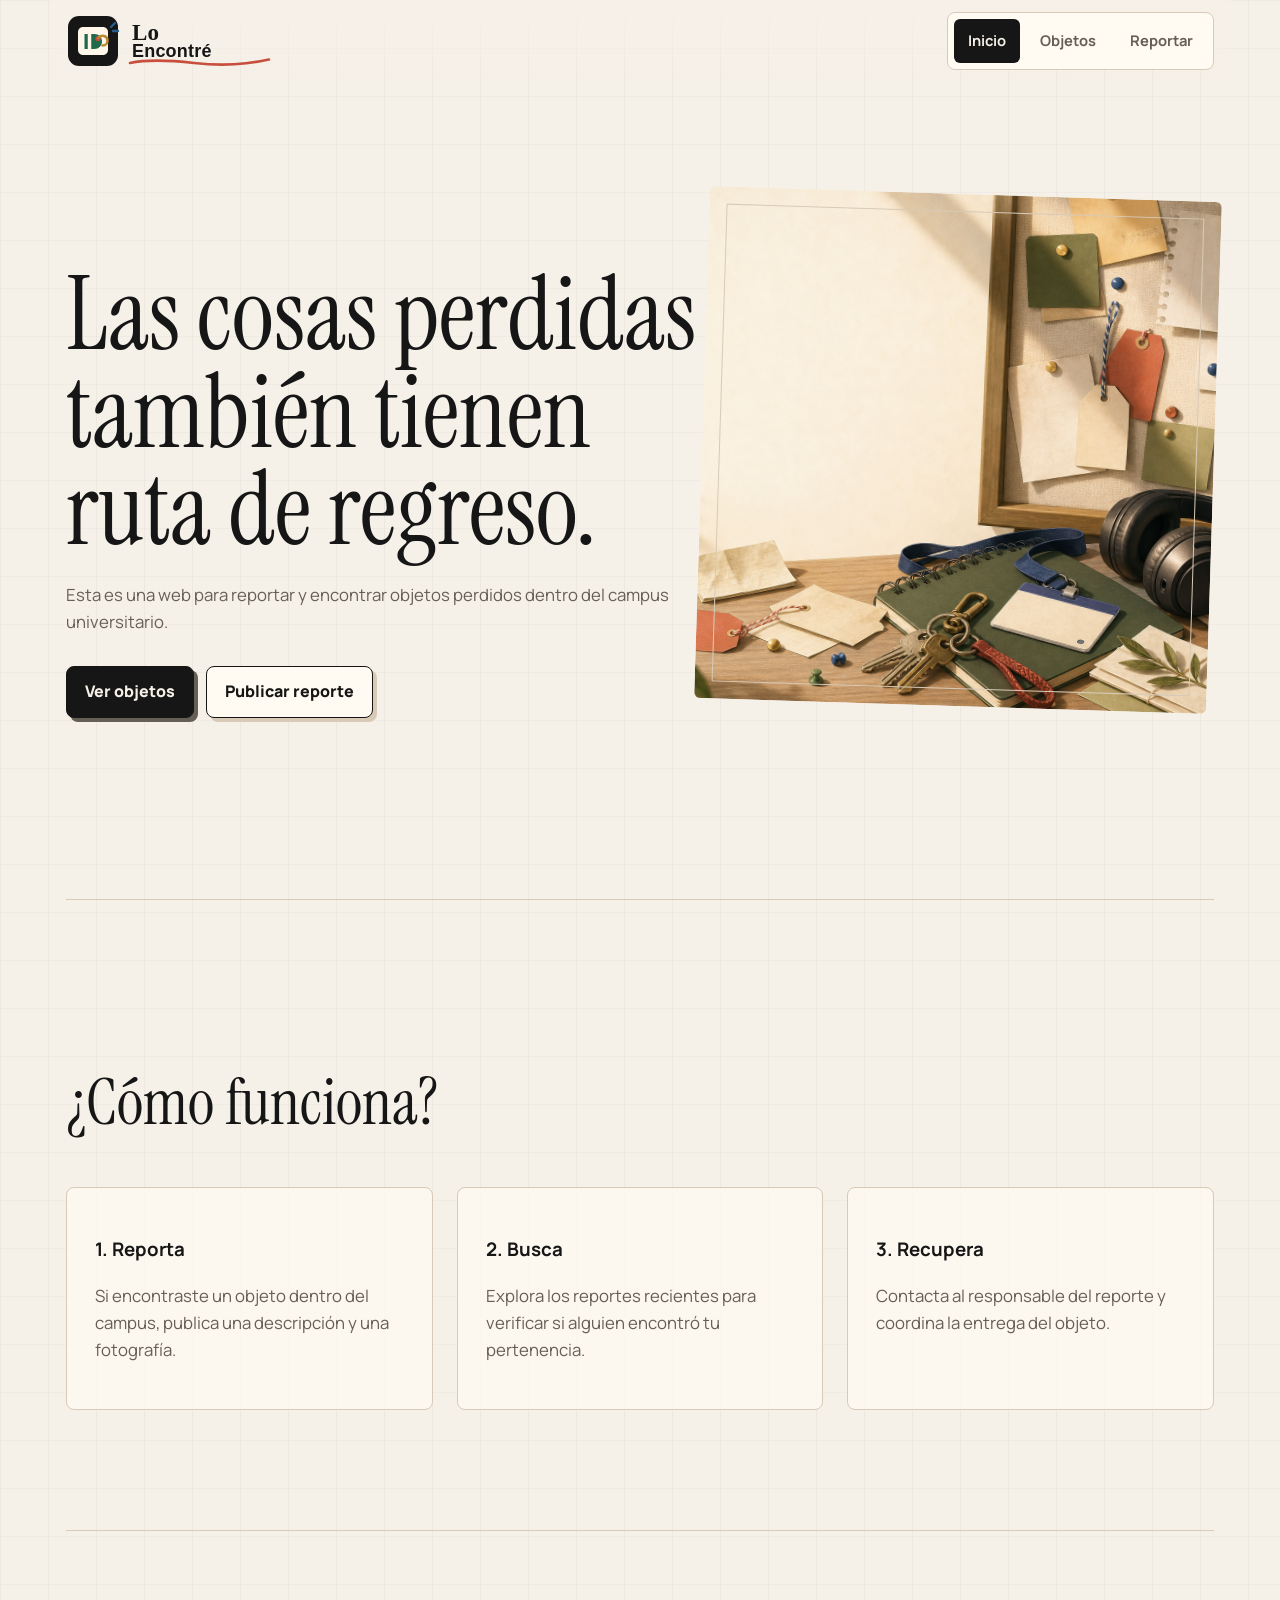
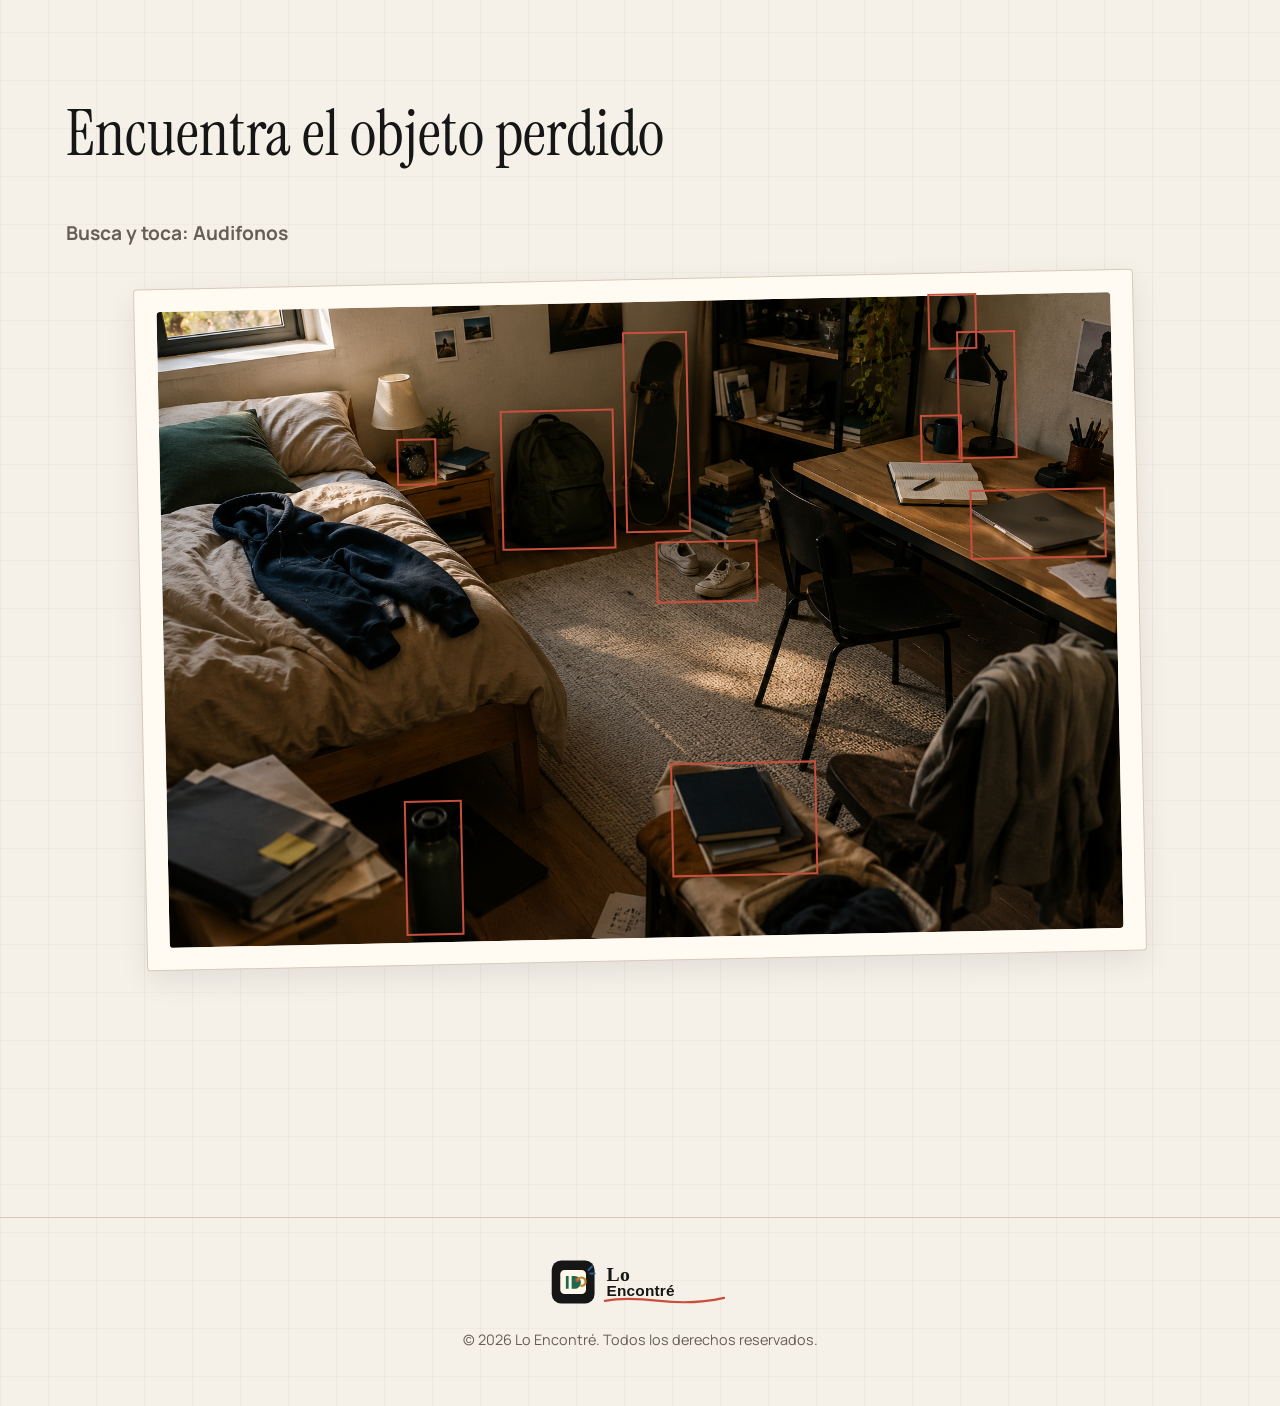
==== commit cf2d6859: "Revert "asd" This reverts commit 6820dfc723340dbcacd7144f1f472555f08fe3f3." ====
--- a/index.html
+++ b/index.html
@@ -1,202 +1,132 @@
 <!DOCTYPE html>
-<html lang="es">
+<html lang="en">
 
 <head>
     <meta charset="UTF-8">
     <meta name="viewport" content="width=device-width, initial-scale=1.0">
-    <meta name="description"
-        content="TechEvents CR es un sitio web informativo sobre eventos tecnológicos en Costa Rica.">
-    <meta name="keywords"
-        content="eventos tecnológicos, Costa Rica, programación, inteligencia artificial, ciberseguridad, desarrollo web">
-    <meta name="author" content="TechEvents CR">
-    <!-- CSS externo principal del sitio -->
+    <title>Lo Encontré | Objetos perdidos del campus</title>
     <link rel="stylesheet" href="css/style.css">
-    <title>TechEvents CR | Inicio</title>
+    <link rel="shortcut icon" href="assets/images/favicon.ico" type="image/x-icon">
 </head>
 
 <body>
-    <!-- Encabezado principal fijo del sitio -->
-    <header class="site-header">
-        <div class="container header-content">
-            <p class="logo"><strong>TechEvents CR</strong></p>
+    <header>
+        <a href="index.html" class="brand">
+            <img src="assets/images/logo.svg" alt="Lo Encontré logo">
+        </a>
 
-            <!-- *** Checkbox oculto para controlar el menú hamburguesa sin JavaScript -->
-            <input type="checkbox" id="menu-toggle" class="menu-toggle">
+        <button class="menu-toggle" aria-label="Abrir menú">
+            <span></span>
+            <span></span>
+            <span></span>
+        </button>
 
-            <!-- *** Botón visual del menú hamburguesa -->
-            <label for="menu-toggle" class="menu-button">
-                <span></span>
-                <span></span>
-                <span></span>
-            </label>
+        <nav>
+            <a class="active" href="index.html">Inicio</a>
+            <a href="objetos.html">Objetos</a>
+            <a href="reportar.html">Reportar</a>
+        </nav>
+    </header>
 
-            <!-- Navegación principal -->
-            <nav class="main-nav">
-                <ul>
-                    <li><a class="active-link" href="index.html">Inicio</a></li>
-                    <li><a href="eventos.html">Eventos</a></li>
-                    <li><a href="#sobre-plataforma">Sobre la plataforma</a></li>
-                    <li><a href="#contacto">Contacto</a></li>
-                    <li>
-                        <a href="https://developer.mozilla.org/es/docs/Web/HTML" target="_blank">
-                            MDN HTML
-                        </a>
-                    </li>
-                </ul>
-            </nav>
-        </div>
-    </header>
-    <!-- Ubicacion actual -->
-    <nav class="breadcrumb" aria-label="Ubicación actual">
-        <div class="container">
-            <a href="index.html">Inicio</a>
-            <span>Inicio</span>
-        </div>
-    </nav>
-    <!-- Contenido principal -->
     <main>
-        <!-- Sección hero con columnas flotantes -->
-        <section id="hero" class="hero">
-            <div class="container hero-content">
-                <div class="hero-text">
-                    <span class="hero-badge">Comunidad tecnológica</span>
+        <!-- Hero -->
+        <section class="hero">
+            <div class="hero-text">
+                <h1>Las cosas perdidas también tienen ruta de regreso.</h1>
 
-                    <h1>Eventos tecnológicos en Costa Rica</h1>
-                    <p>
-                        Bienvenido a <strong>TechEvents CR</strong>, una plataforma informativa para conocer
-                        eventos relacionados con programación, inteligencia artificial, ciberseguridad
-                        y desarrollo web.
-                    </p>
-                    <!-- Mejora de jerarquia visual -->
-                    <div class="hero-actions">
-                        <a class="btn-primary" href="eventos.html">
-                            Ver eventos
-                        </a>
+                <p>
+                    Esta es una web para reportar y encontrar objetos perdidos
+                    dentro del campus universitario.
+                </p>
 
-                        <a class="btn-link" href="#sobre-plataforma">
-                            Conocer la plataforma
-                        </a>
-                    </div>
+                <div class="hero-text-buttons">
+                    <a class="button primary" href="objetos.html">Ver objetos</a>
+                    <a class="button secondary" href="reportar.html">Publicar reporte</a>
+                </div>
+            </div>
 
-                    <!-- Caja relativa que contiene un elemento absoluto -->
-                    <div class="hero-info">
-                        <span class="info-label">Nuevo</span>
-                        <p>
-                            <mark>Próximamente:</mark> registro de usuarios, detalle de eventos y gestión completa
-                            de inscripciones.
-                        </p>
-                        <button class="btn-secondary">
-                            Explorar plataforma
-                        </button>
-                    </div>
-                </div>
-
-
-                <figure class="hero-image">
-                    <img src="assets/images/hero-eventos.png" alt="Personas participando en un evento tecnológico">
-                    <figcaption>
-                        Comunidad tecnológica participando en actividades de aprendizaje.
-                    </figcaption>
-                </figure>
-
+            <div class="hero-image">
+                <img src="assets/images/hero-found-objects.png"
+                    alt="Imagen de objetos encontrados organizados sobre una mesa">
             </div>
         </section>
 
-        <!-- Información general de la plataforma -->
-        <section id="sobre-plataforma">
-            <div class="container">
-                <h2>Sobre la plataforma</h2>
-                <p>
-                    TechEvents CR busca centralizar información sobre actividades tecnológicas relevantes
-                    para estudiantes, docentes, profesionales y comunidades de innovación.
-                </p>
-                <h3>Beneficios principales</h3>
-                <div class="benefits-grid">
-                    <article class="benefit-card">
-                        <h4>Eventos organizados</h4>
-                        <p>Consulta actividades por categoría, modalidad y fecha.</p>
-                    </article>
+        <!-- About -->
+        <section class="about">
+            <h2>¿Cómo funciona?</h2>
 
-                    <article class="benefit-card">
-                        <h4>Información clara</h4>
-                        <p>Visualiza rápidamente cupos, ubicación y tipo de evento.</p>
-                    </article>
+            <div class="about-grid">
+                <article>
+                    <h3>1. Reporta</h3>
 
-                    <article class="benefit-card">
-                        <h4>Preparado para interacción</h4>
-                        <p>El sitio se ampliará con búsqueda, filtros y registros.</p>
-                    </article>
-                </div>
+                    <p>
+                        Si encontraste un objeto dentro del campus,
+                        publica una descripción y una fotografía.
+                    </p>
+                </article>
+
+                <article>
+                    <h3>2. Busca</h3>
+
+                    <p>
+                        Explora los reportes recientes para verificar
+                        si alguien encontró tu pertenencia.
+                    </p>
+                </article>
+
+                <article>
+                    <h3>3. Recupera</h3>
+
+                    <p>
+                        Contacta al responsable del reporte y coordina
+                        la entrega del objeto.
+                    </p>
+                </article>
             </div>
         </section>
 
-        <!-- Aside informativo separado del contenido principal -->
-        <aside>
-            <h4>Evento destacado</h4>
-            <p>
-                <strong>React Summit Alajuela</strong><br>
-                Fecha: <time datetime="2026-06-15">15 de junio de 2026</time><br>
-                Cupos disponibles: <span>35</span>
+        <!-- Juego -->
+        <section class="game">
+            <h2>Encuentra el objeto perdido</h2>
+
+            <p class="game-target">
+                Busca y toca: <span id="target-name"></span>
             </p>
-            <small>
-                La información mostrada es parte de un ejemplo académico.
-            </small>
-        </aside>
 
-        <!-- Contenido multimedia -->
-        <section>
-            <div class="container">
-                <h2>Contenido multimedia</h2>
+            <div class="game-scene-wrapper">
+                <div class="game-scene">
 
-                <h3>Video promocional</h3>
-                <video controls width="500">
-                    <source src="assets/video/promo-evento.mp4" type="video/mp4">
-                    Su navegador no soporta la reproducción de video.
-                </video>
+                    <img src="assets/images/game-room.png" alt="Habitación universitaria">
 
-                <h3>Audio de bienvenida</h3>
-                <audio controls>
-                    <source src="assets/audio/bienvenida.mp3" type="audio/mpeg">
-                    Su navegador no soporta la reproducción de audio.
-                </audio>
+                    <button class="hitbox headphones" data-object="Audífonos"></button>
+                    <button class="hitbox backpack" data-object="Mochila"></button>
+                    <button class="hitbox laptop" data-object="Laptop"></button>
+                    <button class="hitbox shoes" data-object="Zapatos"></button>
+                    <button class="hitbox skateboard" data-object="Patineta"></button>
+                    <button class="hitbox lamp" data-object="Lámpara"></button>
+                    <button class="hitbox clock" data-object="Reloj"></button>
+                    <button class="hitbox bottle" data-object="Botella"></button>
+                    <button class="hitbox books" data-object="Libros"></button>
+                    <button class="hitbox mug" data-object="Taza"></button>
+
+                </div>
             </div>
-        </section>
 
-        <!-- Ubicación general -->
-        <section>
-            <div class="container">
-                <h2>Ubicación general</h2>
-                <p>
-                    Algunos eventos se realizarán en sedes universitarias, auditorios y espacios de innovación.
-                </p>
-
-                <iframe src="https://www.google.com/maps?q=Alajuela,Costa%20Rica&output=embed" width="600" height="350"
-                    loading="lazy" title="Mapa de Alajuela Costa Rica">
-                </iframe>
-            </div>
+            <p id="game-message"></p>
         </section>
     </main>
 
-    <!-- Pie de página -->
-    <footer id="contacto">
-        <h5>Contacto</h5>
-        <address>
-            TechEvents CR<br>
-            Correo: contacto@techeventscr.com<br>
-            Alajuela, Costa Rica
-        </address>
+    <footer>
+        <div class="footer-brand">
+            <img src="assets/images/logo.svg" alt="Lo Encontré logo">
+        </div>
 
-        <h6>Enlaces rápidos</h6>
-        <ul>
-            <li><a href="index.html">Inicio</a></li>
-            <li><a href="eventos.html">Eventos</a></li>
-            <li><a href="https://developer.mozilla.org/es/docs/Web/HTML" target="_blank">MDN HTML</a></li>
-        </ul>
+        <div class="footer-bottom">
+            <p>&copy; 2026 Lo Encontré. Todos los derechos reservados.</p>
+        </div>
+    </footer>
 
-        <p>
-            <small>&copy; 2026 TechEvents CR. Todos los derechos reservados.</small>
-        </p>
-    </footer>
+    <script src="js/script.js"></script>
 </body>
 
 </html>
--- a/css/style.css
+++ b/css/style.css
@@ -1,1397 +1,464 @@
-/* =========================
-CSS BASE
-Reglas generales del sitio
-========================= */
-
-/* Elimina márgenes y espacios automáticos del navegador */
+/* Fuentes */
+@font-face {
+    font-family: "Manrope";
+    src: url("../assets/fonts/Manrope-VariableFont_wght.ttf") format("truetype");
+    font-weight: 300 800;
+    font-style: normal;
+}
+
+@font-face {
+    font-family: "Instrument Serif";
+    src: url("../assets/fonts/InstrumentSerif-Regular.ttf") format("truetype");
+    font-weight: 400;
+    font-style: normal;
+}
+
+@font-face {
+    font-family: "Instrument Serif";
+    src: url("../assets/fonts/InstrumentSerif-Italic.ttf") format("truetype");
+    font-weight: 400;
+    font-style: italic;
+}
+
+/* General */
+:root {
+    --paper: #f5f0e8;
+    --ink: #161616;
+    --muted: #665f55;
+    --line: #d8cab7;
+    --white: #fffaf2;
+    --green: #1f6a4d;
+    --coral: #c84f3d;
+    --gold: #b98a2f;
+    --blue: #285d8f;
+    --shadow: 0 18px 48px rgba(26, 20, 12, .12);
+}
+
 * {
+    box-sizing: border-box;
+}
+
+html {
+    scroll-behavior: smooth;
+}
+
+body {
     margin: 0;
-    padding: 0;
-    box-sizing: border-box;
-}
-
-/* Configuración general del documento */
-html {
-    font-size: 16px;
-    scroll-behavior: smooth;
-}
-
-/* Estilo general del sitio */
-body {
-    font-family: Arial, Helvetica, sans-serif;
-    background-color: #f4f7fb;
-    color: #1f2937;
+    color: var(--ink);
+    font-family: "Manrope", Arial, sans-serif;
     line-height: 1.6;
-
-    /*  Espacio para que el header fixed no tape el contenido */
-    padding-top: 88px;
-}
-
-/* Multimedia adaptable */
-img,
-video,
-iframe {
-    max-width: 100%;
-}
-
-/* Evita deformación y espacios inferiores */
-img {
-    height: auto;
-    display: block;
-}
-
-/* Enlaces sin subrayado */
-a {
-    text-decoration: none;
-}
-
-/* Viñetas dentro del bloque */
-ul {
-    list-style-position: inside;
-}
-
-/* =========================
-UTILIDADES GENERALES
-========================= */
-
-/* Contenedor centrado reutilizable */
-.container {
-    width: min(90%, 1100px);
+    background:
+        linear-gradient(90deg, rgba(22, 22, 22, .035) 1px, transparent 1px),
+        linear-gradient(rgba(22, 22, 22, .025) 1px, transparent 1px),
+        var(--paper);
+    background-size: 48px 48px;
+}
+
+header,
+main {
+    max-width: 1180px;
     margin: 0 auto;
-}
-
-/* Separación general entre secciones */
-section,
-aside {
-    padding: 48px 0;
-}
-
-/* Estilo base para títulos */
-h1,
-h2,
-h3,
-h4,
-h5,
-h6 {
-    color: #0f172a;
-    margin-bottom: 15px;
-}
-
-/* Separación entre párrafos */
-p {
-    margin-bottom: 15px;
-}
-
-/* =========================
-HEADER Y NAVEGACIÓN
-========================= */
-
-/* Header fijo superior */
-.site-header {
-    background-color: #00194a;
-    color: white;
-    padding: 18px 0;
-    border-bottom: 4px solid #00b4d8;
-
-    position: fixed;
-    top: 0;
-    left: 0;
-    width: 100%;
-
-    z-index: 1000;
-}
-
-/*  Flexbox alinea logo, menú y botón hamburguesa */
-.header-content {
+    padding: 0 16px;
+}
+
+header {
+    min-height: 82px;
     display: flex;
     align-items: center;
     justify-content: space-between;
-    gap: 20px;
-}
-
-/* Logo del sitio */
-.logo {
-    font-size: 1.4rem;
-    margin-bottom: 0;
-    white-space: nowrap;
-}
-
-/*  Checkbox oculto usado para abrir/cerrar menú */
+    gap: 24px;
+    position: sticky;
+    top: 0;
+    z-index: 100;
+    background: linear-gradient(to bottom,
+            rgba(245, 240, 232, .95),
+            rgba(245, 240, 232, .6),
+            transparent);
+
+}
+
+.brand,
+nav {
+    display: flex;
+    align-items: center;
+}
+
+.brand {
+    width: 210px;
+    text-decoration: none;
+    transition: transform .2s ease;
+}
+
+nav {
+    gap: 6px;
+    padding: 6px;
+    border: 1px solid var(--line);
+    border-radius: 8px;
+    background-color: var(--white);
+}
+
+nav a {
+    padding: 10px 14px;
+    border-radius: 6px;
+    color: var(--muted);
+    text-decoration: none;
+    font-size: .92rem;
+    font-weight: 700;
+}
+
+nav a.active,
+nav a:hover {
+    background-color: var(--ink);
+    color: var(--paper);
+}
+
 .menu-toggle {
     display: none;
-}
-
-/*  Botón hamburguesa oculto en escritorio */
-.menu-button {
-    display: none;
-    width: 38px;
-    height: 32px;
+    flex-direction: column;
+    justify-content: center;
+    align-items: center;
+    gap: 5px;
+
+    width: 48px;
+    height: 48px;
+
+    border: 1px solid var(--line);
+    border-radius: 8px;
+    background: var(--white);
+
     cursor: pointer;
 }
 
-/*  Líneas del botón hamburguesa */
-.menu-button span {
-    display: block;
-    height: 4px;
-    margin-bottom: 6px;
-    background-color: white;
-    border-radius: 4px;
-}
-
-/* Menú principal */
-.main-nav ul {
-    list-style: none;
-
-    /*  Flexbox organiza enlaces en fila */
+.menu-toggle span {
+    width: 18px;
+    height: 2px;
+
+    background: var(--ink);
+    border-radius: 999px;
+}
+
+h1,
+h2 {
+    font-family: "Instrument Serif", Georgia, serif;
+    font-weight: 400;
+    line-height: .95;
+}
+
+h1 {
+    margin-bottom: 24px;
+    font-size: clamp(4rem, 8vw, 8rem);
+}
+
+h2 {
+    font-size: clamp(2.4rem, 5vw, 5.4rem);
+}
+
+p {
+    color: var(--muted);
+    font-size: 1.05rem;
+}
+
+.button {
+    min-height: 46px;
+    border: 1px solid var(--ink);
+    border-radius: 8px;
+    padding: 12px 18px;
+    font-weight: 800;
+    text-decoration: none;
+    transition: .2s ease;
+}
+
+.button.primary {
+    background-color: var(--ink);
+    color: var(--paper);
+    box-shadow: 4px 4px 0 var(--muted);
+}
+
+.button.primary:hover {
+    transform: translate(6px, 6px);
+    box-shadow: 0px 0px 0 var(--muted);
+}
+
+.button.secondary {
+    background-color: var(--white);
+    color: var(--ink);
+    box-shadow: 4px 4px 0 var(--line);
+}
+
+.button.secondary:hover {
+    transform: translate(6px, 6px);
+    box-shadow: 0px 0px 0 var(--line);
+}
+
+/* Separadores entre secciones */
+
+section:not(:last-child) {
+    border-bottom: 1px solid var(--line);
+}
+
+/* Hero */
+
+.hero {
     display: flex;
     align-items: center;
-    gap: 12px;
-}
-
-/* Enlaces del menú */
-.main-nav a {
-    color: white;
-    font-weight: bold;
-    padding: 8px 10px;
+    height: 100vh;
+    margin-top: -82px;
+}
+
+.hero-image {
+    transform: rotate(1.8deg);
+    width: clamp(300px, 40vw, 600px);
+    height: clamp(300px, 40vw, 600px);
+    flex-shrink: 0;
+    overflow: hidden;
+    outline: 1px solid var(--line);
+    outline-offset: -18px;
     border-radius: 6px;
-    display: inline-block;
-}
-
-/* Cambio visual al pasar el mouse */
-.main-nav a:hover {
-    background-color: #00b4d8;
-    color: #00194a;
-}
-
-/* =========================
-HERO
-========================= */
-
-.hero {
-    background-color: #e0f2fe;
-    padding: 70px 0;
-}
-
-/*  Flexbox crea dos columnas responsivas */
-.hero-content {
-    display: flex;
-    align-items: center;
-    gap: 40px;
-}
-
-/* Columna de texto */
-.hero-text {
-    flex: 1;
-}
-
-/* Título principal */
-.hero-text h1 {
-    font-size: clamp(2rem, 5vw, 2.8rem);
-    color: #00194a;
-    margin-bottom: 20px;
-    line-height: 1.2;
-}
-
-/* Texto del hero */
-.hero-text p {
-    font-size: 1.1rem;
-    color: #334155;
-    margin-bottom: 20px;
-}
-
-/* Etiqueta decorativa */
-.hero-badge {
-    display: inline-block;
-    background-color: #dbeafe;
-    color: #00194a;
-    padding: 6px 12px;
-    border-radius: 20px;
-    font-weight: bold;
-    margin-bottom: 15px;
-}
-
-/* Columna de imagen */
-.hero-image {
-    flex: 1;
-    background-color: white;
-    padding: 15px;
-    border-radius: 18px;
-    box-shadow: 0 8px 20px rgba(15, 23, 42, 0.08);
-}
-
-/* Imagen principal */
+}
+
 .hero-image img {
-    width: 100%;
-    border-radius: 12px;
-}
-
-/* Texto bajo imagen */
-.hero-image figcaption {
-    margin-top: 10px;
-    font-size: 0.9rem;
-    color: #64748b;
-    text-align: center;
-}
-
-/* Caja informativa */
-.hero-info {
-    margin-top: 25px;
-    padding: 28px 18px 18px 18px;
-    background-color: rgba(255, 255, 255, 0.7);
-    border-left: 5px solid #00b4d8;
-    border-radius: 10px;
-
-    /* Referencia para la etiqueta absoluta */
-    position: relative;
-}
-
-/* Etiqueta dentro de la caja */
-.info-label {
-    position: absolute;
-    top: -12px;
-    right: 18px;
-
-    background-color: #00194a;
-    color: white;
-    padding: 4px 10px;
-    border-radius: 20px;
-    font-size: 0.75rem;
-    font-weight: bold;
-
-    z-index: 2;
-}
-
-/* =========================
-BOTONES
-========================= */
-
-/* Enlace con apariencia de botón */
-.btn-primary {
-    display: inline-block;
-    background-color: #00194a;
-    color: white;
-    padding: 12px 22px;
-    border-radius: 8px;
-    font-weight: bold;
-}
-
-/* Hover del botón principal */
-.btn-primary:hover {
-    background-color: #00b4d8;
-    color: #00194a;
-}
-
-/* Botón secundario */
-.btn-secondary {
-    background-color: #00b4d8;
-    color: #00194a;
-    border: none;
-    padding: 12px 18px;
-    border-radius: 8px;
-    font-weight: bold;
-    cursor: pointer;
-}
-
-/* Hover del botón secundario */
-.btn-secondary:hover {
-    background-color: #0096c7;
-    color: white;
-}
-
-/* =========================
-SOBRE LA PLATAFORMA
-========================= */
-
-#sobre-plataforma {
-    background-color: white;
-}
-
-#sobre-plataforma ul {
-    padding-left: 20px;
-    margin-top: 15px;
-}
-
-#sobre-plataforma li {
-    margin-bottom: 10px;
-}
-
-/* =========================
-EVENTOS
-========================= */
-
-.events-section {
-    background-color: #f4f7fb;
-}
-
-/*  Grid crea columnas automáticas y responsivas */
-.events-grid {
-    display: grid;
-
-    /*  Ajusta cantidad de columnas según espacio disponible */
-    grid-template-columns: repeat(auto-fit, minmax(260px, 1fr));
-
-    gap: 28px;
-    align-items: stretch;
-}
-
-/* Tarjeta de evento */
-.event-card {
-    background-color: white;
-    border: 1px solid #dbeafe;
-    border-radius: 16px;
-    overflow: hidden;
-    box-shadow: 0 8px 20px rgba(15, 23, 42, 0.08);
-
-    position: relative;
-
-    /*  Flex interno mantiene contenido ordenado verticalmente */
-    display: flex;
-    flex-direction: column;
-}
-
-/* Elimina márgenes propios del figure */
-.event-card figure {
-    margin: 0;
-}
-
-/* Imagen de tarjeta */
-.event-card img {
-    width: 100%;
-    height: 220px;
-    object-fit: cover;
-}
-
-/* Texto bajo imagen */
-.event-card figcaption {
-    font-size: 0.8rem;
-    color: #64748b;
-
-    /*  Más espacio para que no quede pegado */
-    padding: 10px 16px 0 16px;
-}
-
-/* Contenido textual de tarjeta */
-.event-card-content {
-    /*  Corrige texto pegado a la orilla */
-    padding: 20px;
-
-    /*  Hace que el contenido ocupe el espacio disponible */
-    flex: 1;
-}
-
-/* Párrafos dentro de tarjetas */
-.event-card-content p {
-    margin-bottom: 10px;
-}
-
-/* Etiqueta superior de tarjeta */
-.card-label {
-    position: absolute;
-    top: 12px;
-    right: 12px;
-
-    background-color: #00194a;
-    color: white;
-    padding: 5px 10px;
-    border-radius: 20px;
-
-    font-size: 0.75rem;
-    font-weight: bold;
-
-    z-index: 5;
-}
-
-/* Categoría del evento */
-.event-category {
-    display: inline-block;
-    background-color: #dbeafe;
-    color: #00194a;
-    padding: 6px 12px;
-    border-radius: 20px;
-    font-size: 0.85rem;
-    font-weight: bold;
-    margin-bottom: 12px;
-}
-
-/* =========================
-ASIDE
-========================= */
-
-aside {
-    background-color: #ecfeff;
-    border-top: 1px solid #bae6fd;
-    border-bottom: 1px solid #bae6fd;
-}
-
-/*  Centra contenido del aside sin repetir estilos */
-aside p,
-aside small,
-aside h2,
-aside h4 {
-    width: min(90%, 1100px);
-    margin-left: auto;
-    margin-right: auto;
-}
-
-aside small {
-    display: block;
-}
-
-/* =========================
-TABLA RESPONSIVA
-========================= */
-
-/*  Sección de tabla con separación visual */
-.table-section {
-    padding-top: 48px;
-    padding-bottom: 48px;
-}
-
-/*  Permite desplazamiento horizontal si la pantalla es estrecha */
-.table-responsive {
-    width: 100%;
-    overflow-x: auto;
-    border-radius: 14px;
-    box-shadow: 0 8px 20px rgba(15, 23, 42, 0.08);
-}
-
-/*  Tabla limpia, legible y adaptable */
-table {
-    width: 100%;
-    border-collapse: collapse;
-    background-color: white;
-    min-width: 650px;
-}
-
-/*  Encabezados y celdas con mejor separación */
-th,
-td {
-    padding: 14px 16px;
-    border-bottom: 1px solid #cbd5e1;
-    text-align: left;
-    vertical-align: top;
-}
-
-/*  Encabezado destacado */
-th {
-    background-color: #00194a;
-    color: white;
-    font-weight: bold;
-}
-
-/*  Alterna color para lectura */
-tr:nth-child(even) {
-    background-color: #f8fafc;
-}
-
-/*  Efecto suave al pasar mouse */
-tbody tr:hover {
-    background-color: #e0f2fe;
-}
-
-/*  Última fila sin borde inferior */
-tbody tr:last-child td {
-    border-bottom: none;
-}
-
-/* =========================
-MULTIMEDIA
-========================= */
-
-video,
-audio,
-iframe {
-    margin-top: 15px;
-    margin-bottom: 25px;
-    border-radius: 12px;
-}
-
-iframe {
-    width: 100%;
-}
-
-/* =========================
-FOOTER
-========================= */
-
-footer {
-    background-color: #00194a;
-    color: white;
-    padding: 35px 0;
-    text-align: center;
-}
-
-/* Enlaces del footer */
-footer a {
-    color: #90e0ef;
-}
-
-/* Hover del footer */
-footer a:hover {
-    color: white;
-}
-
-footer ul {
-    list-style: none;
-    margin: 20px 0;
-}
-
-footer li {
-    margin-bottom: 8px;
-}
-
-footer h5,
-footer h6 {
-    color: white;
-}
-
-footer address {
-    font-style: normal;
-    margin-bottom: 15px;
-}
-
-/* =========================
-UX: NAVEGACIÓN ACTIVA
-========================= */
-
-/*  Indica visualmente la página actual */
-.active-link {
-    background-color: #00b4d8;
-    color: #00194a;
-}
-
-/*  Mejora accesibilidad al navegar con teclado */
-.main-nav a:focus,
-.btn-primary:focus,
-.btn-secondary:focus,
-.btn-card:focus,
-.btn-link:focus {
-    outline: 3px solid #90e0ef;
-    outline-offset: 3px;
-}
-
-/* =========================
-UX: UBICACIÓN ACTUAL
-========================= */
-
-/*  Breadcrumb muestra dónde está el usuario */
-.breadcrumb {
-    background-color: white;
-    border-bottom: 1px solid #dbeafe;
-    padding: 12px 0;
-}
-
-/*  Distribución simple de ruta */
-.breadcrumb .container {
-    display: flex;
-    gap: 8px;
-    align-items: center;
-    font-size: 0.95rem;
-}
-
-/*  Separador visual sin agregar texto extra al HTML */
-.breadcrumb a::after {
-    content: "/";
-    margin-left: 8px;
-    color: #64748b;
-}
-
-.breadcrumb a {
-    color: #0369a1;
-    font-weight: bold;
-}
-
-.breadcrumb span {
-    color: #475569;
-}
-
-/* =========================
-UX: JERARQUÍA VISUAL
-========================= */
-
-/*  Separa acción principal y secundaria */
-.hero-actions {
-    display: flex;
-    align-items: center;
-    gap: 14px;
-    flex-wrap: wrap;
-}
-
-/*  Acción secundaria menos fuerte que el botón principal */
-.btn-link {
-    color: #00194a;
-    font-weight: bold;
-    text-decoration: underline;
-    text-underline-offset: 4px;
-}
-
-/*  Beneficios resumidos para lectura rápida */
-.benefits-grid {
-    display: grid;
-    grid-template-columns: repeat(auto-fit, minmax(220px, 1fr));
-    gap: 18px;
-    margin-top: 24px;
-}
-
-/*  Tarjetas informativas breves */
-.benefit-card {
-    background-color: #f8fafc;
-    border: 1px solid #dbeafe;
-    border-radius: 14px;
-    padding: 20px;
-}
-
-.benefit-card h3 {
-    color: #00194a;
-    margin-bottom: 8px;
-}
-
-.benefit-card p {
-    margin-bottom: 0;
-}
-
-/*  El título del evento debe destacar más que los datos */
-.event-card h3 {
-    font-size: 1.25rem;
-    color: #00194a;
-    margin-bottom: 12px;
-}
-
-/*  Estado de disponibilidad dentro de la tarjeta */
-.availability {
-    display: inline-block;
-    padding: 6px 10px;
-    border-radius: 20px;
-    font-weight: bold;
-    font-size: 0.85rem;
-}
-
-/*  Estado positivo */
-.available {
-    background-color: #dcfce7;
-    color: #166534;
-}
-
-/*  Botón dentro de tarjeta */
-.btn-card {
-    display: inline-block;
-    margin-top: 12px;
-    background-color: #00194a;
-    color: white;
-    padding: 10px 14px;
-    border-radius: 8px;
-    font-weight: bold;
-}
-
-/*  Feedback visual al pasar el mouse */
-.btn-card:hover {
-    background-color: #00b4d8;
-    color: #00194a;
-}
-
-/* =========================
-UX: ESTADOS DE INTERFAZ
-========================= */
-
-/* ***  Estados visibles antes del listado */
-.ui-states-demo {
-    display: flex;
-    gap: 12px;
-    flex-wrap: wrap;
-    margin: 18px 0 28px 0;
-}
-
-/* ***  Base visual de cada estado */
-.state-box {
-    padding: 10px 14px;
-    border-radius: 20px;
-    font-weight: bold;
-    font-size: 0.9rem;
-}
-
-/* ***  Estado exitoso */
-.state-success {
-    background-color: #dcfce7;
-    color: #166534;
-}
-
-/* ***  Estado de advertencia */
-.state-warning {
-    background-color: #fef3c7;
-    color: #92400e;
-}
-
-/* ***  Estado de alerta */
-.state-danger {
-    background-color: #fee2e2;
-    color: #991b1b;
-}
-
-/* ***  Estado vacío simulado */
-.empty-state {
-    margin-top: 32px;
-    padding: 28px;
-    background-color: white;
-    border: 2px dashed #cbd5e1;
-    border-radius: 16px;
-    text-align: center;
-}
-
-/* ***  Contenido del estado vacío */
-.empty-state h3 {
-    color: #00194a;
-}
-
-/* ***  Contenido del estado vacío */
-.empty-state p {
-    color: #475569;
-    margin-bottom: 0;
-}
-
-/* =========================
-MEDIA QUERY TABLET
-========================= */
-
-/*  Ajustes para pantallas medianas */
-@media (max-width: 900px) {
-    body {
-        padding-top: 86px;
-    }
-
-    /*  Hero pasa de dos columnas a una columna */
-    .hero-content {
-        flex-direction: column;
-        align-items: flex-start;
-    }
-
-    .hero-text,
-    .hero-image {
-        width: 100%;
-    }
-
-    .hero-image {
-        max-width: 650px;
-    }
-
-    /*  Menú todavía visible, pero con menos separación */
-    .main-nav ul {
-        gap: 6px;
-    }
-
-    .main-nav a {
-        font-size: 0.9rem;
-        padding: 7px 8px;
-    }
-}
-
-/* =========================
-MEDIA QUERY MÓVIL
-========================= */
-
-/*  Ajustes para pantallas pequeñas */
-@media (max-width: 700px) {
-    body {
-        padding-top: 78px;
-    }
-
-    .site-header {
-        padding: 14px 0;
-    }
-
-    .header-content {
-        position: relative;
-    }
-
-    /*  Muestra el botón hamburguesa */
-    .menu-button {
-        display: block;
-    }
-
-    /*  Menú oculto inicialmente */
-    .main-nav {
-        display: none;
-        position: absolute;
-        top: 52px;
-        left: 0;
-        width: 100%;
-
-        background-color: #00194a;
-        border-top: 1px solid #00b4d8;
-        padding: 14px;
-        border-radius: 0 0 12px 12px;
-
-        z-index: 999;
-    }
-
-    /*  Cuando el checkbox está activo, se muestra el menú */
-    .menu-toggle:checked~.main-nav {
-        display: block;
-    }
-
-    /*  Menú vertical en móvil */
-    .main-nav ul {
-        display: flex;
-        flex-direction: column;
-        align-items: stretch;
-        gap: 8px;
-    }
-
-    .main-nav a {
-        display: block;
-        padding: 12px;
-        background-color: rgba(255, 255, 255, 0.08);
-    }
-
-    .hero {
-        padding: 48px 0;
-    }
-
-    .hero-text h1 {
-        font-size: 2rem;
-    }
-
-    .events-grid {
-        grid-template-columns: 1fr;
-    }
-
-    .event-card img {
-        height: 200px;
-    }
-
-    /*  La tabla cambia a formato tarjeta en móvil */
-    .table-responsive {
-        overflow-x: visible;
-        box-shadow: none;
-    }
-
-    table {
-        min-width: 0;
-        border-collapse: separate;
-        border-spacing: 0 14px;
-        background-color: transparent;
-    }
-
-    thead {
-        display: none;
-    }
-
-    tbody,
-    tr,
-    td {
-        display: block;
-        width: 100%;
-    }
-
-    tr {
-        background-color: white;
-        border: 1px solid #dbeafe;
-        border-radius: 14px;
-        padding: 12px;
-        box-shadow: 0 6px 16px rgba(15, 23, 42, 0.08);
-    }
-
-    td {
-        border-bottom: 1px solid #e2e8f0;
-        padding: 10px 8px;
-    }
-
-    td:last-child {
-        border-bottom: none;
-    }
-
-    /*  Muestra el nombre de cada columna antes del valor */
-    td::before {
-        content: attr(data-label);
-        display: block;
-        font-weight: bold;
-        color: #00194a;
-        margin-bottom: 4px;
-    }
-
-    /*  Resalta visualmente el nombre del evento en móvil */
-    td[data-label="Evento"] {
-        color: #00194a;
-        font-weight: bold;
-        font-size: 1rem;
-        background-color: #dbeafe;
-        padding: 12px;
-        border-radius: 8px;
-        margin-bottom: 8px;
-    }
-
-    /* *** Breadcrumb más compacto en celular */
-    .breadcrumb .container {
-        font-size: 0.85rem;
-        flex-wrap: wrap;
-    }
-
-    /* *** Acciones del hero en columna para mejor toque */
-    .hero-actions {
-        flex-direction: column;
-        align-items: stretch;
-    }
-
-    .btn-link {
-        text-align: center;
-        padding: 10px;
-    }
-
-    /* *** Estados de interfaz ocupan todo el ancho */
-    .state-box {
-        width: 100%;
-        text-align: center;
-    }
-
-    .btn-card {
-        width: 100%;
-        text-align: center;
-    }
-}
-
-/* =========================
-MEDIA QUERY MÓVIL PEQUEÑO
-========================= */
-
-/*  Ajustes para teléfonos angostos */
-@media (max-width: 420px) {
-    .logo {
-        font-size: 1.15rem;
-    }
-
-    .hero-text h1 {
-        font-size: 1.75rem;
-    }
-
-    .btn-primary,
-    .btn-secondary {
-        width: 100%;
-        text-align: center;
-    }
-
-    .event-card-content {
-        padding: 18px;
-    }
-
-    .card-label {
-        font-size: 0.7rem;
-        right: 8px;
-    }
-}
-
-/* =========================
-SEMANA 5 CLASE 1
-EVENTOS DINÁMICOS + FILTROS
-========================= */
-
-.events-dynamic-section {
-    background:
-        radial-gradient(circle at top left, rgba(0, 180, 216, 0.18), transparent 34%),
-        linear-gradient(135deg, #f8fafc 0%, #e0f2fe 100%);
-    padding: 64px 0;
-}
-
-.section-heading {
-    max-width: 760px;
-    margin-bottom: 32px;
-}
-
-.section-badge {
-    display: inline-block;
-    background-color: #dbeafe;
-    color: #00194a;
-    padding: 6px 14px;
-    border-radius: 999px;
-    font-weight: bold;
-    font-size: 0.85rem;
-    margin-bottom: 12px;
-}
-
-.section-heading h2 {
-    color: #00194a;
-    font-size: clamp(1.8rem, 4vw, 2.5rem);
-    line-height: 1.15;
-}
-
-.section-heading p {
-    color: #475569;
-    font-size: 1.05rem;
-}
-
-/* Panel de filtros */
-.filters-panel {
-    background-color: rgba(255, 255, 255, 0.92);
-    border: 1px solid #dbeafe;
-    border-radius: 18px;
-    padding: 22px;
-    margin-bottom: 24px;
-    box-shadow: 0 12px 30px rgba(15, 23, 42, 0.08);
-
-    display: grid;
-    grid-template-columns: repeat(4, 1fr);
-    gap: 16px;
-    align-items: end;
-}
-
-.filter-group {
-    display: flex;
-    flex-direction: column;
-    gap: 7px;
-}
-
-.filter-group label {
-    color: #00194a;
-    font-weight: bold;
-    font-size: 0.9rem;
-}
-
-.filter-group select {
-    width: 100%;
-    border: 1px solid #cbd5e1;
-    background-color: #f8fafc;
-    color: #1f2937;
-    border-radius: 10px;
-    padding: 11px 12px;
-    font-size: 0.95rem;
-}
-
-.filter-group select:focus {
-    outline: 3px solid #90e0ef;
-    border-color: #00b4d8;
-}
-
-.btn-clear {
-    border: none;
-    border-radius: 10px;
-    background-color: #00194a;
-    color: white;
-    padding: 12px 16px;
-    font-weight: bold;
-    cursor: pointer;
-}
-
-.btn-clear:hover {
-    background-color: #00b4d8;
-    color: #00194a;
-}
-
-/* Mensaje dinámico */
-.events-message {
-    display: inline-block;
-    background-color: white;
-    color: #334155;
-    border-left: 5px solid #00b4d8;
-    border-radius: 10px;
-    padding: 12px 16px;
-    font-weight: bold;
-    box-shadow: 0 8px 18px rgba(15, 23, 42, 0.08);
-}
-
-/* Grid dinámico */
-.dynamic-events-grid {
-    margin-top: 28px;
-    display: grid;
-    grid-template-columns: repeat(auto-fit, minmax(260px, 1fr));
-    gap: 26px;
-}
-
-/* Tarjeta moderna */
-.dynamic-event-card {
-    background-color: white;
-    border: 1px solid #dbeafe;
-    border-radius: 20px;
-    overflow: hidden;
-    box-shadow: 0 10px 24px rgba(15, 23, 42, 0.08);
-    transition: transform 0.25s ease, box-shadow 0.25s ease;
-}
-
-.dynamic-event-card:hover {
-    transform: translateY(-6px);
-    box-shadow: 0 18px 36px rgba(15, 23, 42, 0.16);
-}
-
-.event-image-box {
-    height: 210px;
-    position: relative;
-    overflow: hidden;
-}
-
-.event-image-box img {
     width: 100%;
     height: 100%;
     object-fit: cover;
-}
-
-.event-status {
-    position: absolute;
-    top: 14px;
-    right: 14px;
-    padding: 7px 12px;
-    border-radius: 999px;
-    font-size: 0.78rem;
-    font-weight: bold;
-    box-shadow: 0 8px 18px rgba(15, 23, 42, 0.18);
-}
-
-.dynamic-event-content {
-    padding: 22px;
-}
-
-.dynamic-event-content h3 {
-    color: #00194a;
-    font-size: 1.25rem;
-    line-height: 1.3;
-    margin-top: 12px;
-}
-
-.event-modality {
-    color: #475569;
-}
-
-.event-tags {
+
+}
+
+.hero-text-buttons {
     display: flex;
     flex-wrap: wrap;
-    gap: 8px;
-    margin-top: 16px;
-}
-
-.event-tags span {
-    background-color: #f1f5f9;
-    color: #334155;
-    border: 1px solid #dbeafe;
-    border-radius: 999px;
-    padding: 6px 10px;
-    font-size: 0.8rem;
-    font-weight: bold;
-}
-
-/* Reutiliza idea de estados existentes */
-.state-success {
-    background-color: #dcfce7;
-    color: #166534;
-}
-
-.state-warning {
-    background-color: #fef3c7;
-    color: #92400e;
-}
-
-.state-danger {
-    background-color: #fee2e2;
-    color: #991b1b;
-}
-
-/* Estado vacío */
-.dynamic-empty-state {
-    grid-column: 1 / -1;
-    background-color: white;
-    border: 2px dashed #94a3b8;
-    border-radius: 20px;
-    padding: 42px 24px;
+    gap: 12px;
+    margin-top: 30px;
+}
+
+/* About */
+
+.about {
+    padding: 120px 0;
+}
+
+.about-grid {
+    display: grid;
+    grid-template-columns: repeat(3, 1fr);
+    gap: 24px;
+}
+
+.about article {
+    padding: 28px;
+    background-color: rgba(255, 250, 242, .75);
+    border: 1px solid var(--line);
+    border-radius: 8px;
+}
+
+/* Footer */
+footer {
+    margin-top: 120px;
+    padding: 40px 0;
+    border-top: 1px solid var(--line);
     text-align: center;
-    color: #475569;
-}
-
-.dynamic-empty-state h3 {
-    color: #00194a;
-}
-
-/* Responsive */
-@media (max-width: 900px) {
-    .filters-panel {
-        grid-template-columns: repeat(2, 1fr);
-    }
-}
-
-@media (max-width: 700px) {
-    .events-dynamic-section {
-        padding: 46px 0;
-    }
-
-    .filters-panel {
-        grid-template-columns: 1fr;
-    }
-
-    .events-message {
-        display: block;
+}
+
+.footer-brand img {
+    width: 180px;
+}
+
+.footer-bottom p {
+    font-size: .9rem;
+}
+
+/* Responsive*/
+@media (max-width: 735px) {
+
+    .hero {
+        height: auto;
+        min-height: auto;
+
+        flex-direction: column-reverse;
+        gap: 40px;
+
+        margin-top: 0;
+        padding: 40px 0 80px;
+    }
+
+    h1 {
+        margin-top: 0;
+    }
+
+    .hero-image {
+        width: 100%;
+        height: auto;
+    }
+
+    .menu-toggle {
+        display: flex;
+    }
+
+    nav {
+        display: none;
+    }
+
+    nav.show {
+        display: flex;
+        flex-direction: column;
+        gap: 6px;
+
+        position: absolute;
+        top: 70px;
+        left: 16px;
+        right: 16px;
+
+        padding: 6px;
+        border: 1px solid var(--line);
+        border-radius: 8px;
+        background: var(--white);
+    }
+
+    nav.show a {
+        width: 100%;
         text-align: center;
     }
-
-    .dynamic-events-grid {
-        grid-template-columns: 1fr;
-    }
-
-    .event-image-box {
-        height: 200px;
-    }
-}
-
-/* =========================
-RETO FORMULARIO INSCRIPCIÓN
-SEMANA 5 CLASE 1
-========================= */
-.registration-section {
-    background-color: #f8fafc;
-    padding: 64px 0;
-}
-
-.registration-layout {
-    display: grid;
-    grid-template-columns: 380px 1fr;
-    gap: 28px;
-    align-items: start;
-}
-
-.registration-form,
-.registration-detail,
-.registration-summary {
-    background-color: white;
-    border: 1px solid #dbeafe;
-    border-radius: 20px;
-    box-shadow: 0 10px 24px rgba(15, 23, 42, 0.08);
-}
-
-.registration-form {
-    padding: 24px;
-}
-
-.form-group {
-    margin-bottom: 18px;
-}
-
-.form-group label {
+}
+
+@media (max-width: 600px) {
+    .about-grid {
+        grid-template-columns: repeat(1, 1fr);
+    }
+
+}
+
+@media (max-width: 370px) {
+    .brand img {
+        width: 170px;
+    }
+}
+
+/* Juego */
+
+.game {
+    padding: 120px 0;
+}
+
+.game-target {
+    margin-bottom: 30px;
+    font-size: 1.2rem;
+    font-weight: 700;
+}
+
+.game-scene-wrapper {
+    width: min(100%, 1000px);
+    margin: 0 auto;
+    padding: 22px;
+    background: var(--white);
+    border: 1px solid var(--line);
+    border-radius: 4px;
+    box-shadow: 0 10px 30px rgba(0,0,0,.08);
+    transform: rotate(-1.2deg);
+}
+
+.game-scene {
+    position: relative;
+}
+
+.game-scene img {
     display: block;
-    color: #00194a;
-    font-weight: bold;
-    margin-bottom: 7px;
-}
-
-.form-group input,
-.form-group select {
     width: 100%;
-    border: 1px solid #cbd5e1;
-    border-radius: 10px;
-    padding: 12px;
-    font-size: 0.95rem;
-    background-color: #f8fafc;
-}
-
-.form-group input:focus,
-.form-group select:focus {
-    outline: 3px solid #90e0ef;
-    border-color: #00b4d8;
-}
-
-#btnVistaPreviaInscripcion {
-    width: 100%;
+    border-radius: 4px;
+}
+
+.feedback {
+    position: absolute;
+    color: var(--white);
+    font-size: 1.8rem;
+    font-weight: 800;
+    pointer-events: none;
+    text-shadow:
+        0 2px 8px rgba(0, 0, 0, .45);
+    animation: fadeOut .8s ease forwards;
+}
+
+@keyframes fadeOut {
+    from {
+        opacity: 1;
+    }
+
+    to {
+        opacity: 0;
+    }
+}
+
+.hitbox {
+    position: absolute;
     border: none;
-    border-radius: 10px;
-    background-color: #00194a;
-    color: white;
-    padding: 13px 18px;
-    font-weight: bold;
+    background: transparent;
     cursor: pointer;
-}
-
-#btnVistaPreviaInscripcion:hover {
-    background-color: #00b4d8;
-    color: #00194a;
-}
-
-.registration-detail {
-    overflow: hidden;
-}
-
-.registration-detail img {
-    width: 100%;
-    height: 260px;
-    object-fit: cover;
-}
-
-.detail-content {
-    padding: 24px;
-}
-
-.detail-content h3 {
-    color: #00194a;
-}
-
-.detail-grid {
-    display: grid;
-    grid-template-columns: repeat(2, 1fr);
-    gap: 14px;
-    margin: 18px 0;
-}
-
-.detail-item {
-    background-color: #f8fafc;
-    border: 1px solid #dbeafe;
-    border-radius: 12px;
-    padding: 14px;
-}
-
-.detail-item span {
-    display: block;
-    color: #64748b;
-    font-size: 0.85rem;
-}
-
-.detail-item strong {
-    color: #00194a;
-    font-size: 1.1rem;
-}
-
-.detail-empty {
-    padding: 36px;
-    text-align: center;
-    color: #475569;
-}
-
-.registration-summary {
-    margin-top: 28px;
-    padding: 22px;
-    border-left: 6px solid #00b4d8;
-    color: #334155;
-    font-weight: bold;
-}
-
-.summary-warning {
-    border-left-color: #f59e0b;
-    background-color: #fffbeb;
-}
-
-.summary-success {
-    border-left-color: #22c55e;
-    background-color: #f0fdf4;
-}
-
-.event-tags {
-    display: flex;
-    flex-wrap: wrap;
-    gap: 8px;
-    margin-top: 14px;
-}
-
-.event-tags span {
-    background-color: #dbeafe;
-    color: #00194a;
-    border-radius: 999px;
-    padding: 6px 10px;
-    font-size: 0.8rem;
-    font-weight: bold;
-}
-
-@media (max-width: 900px) {
-    .registration-layout {
-        grid-template-columns: 1fr;
-    }
-}
-
-@media (max-width: 600px) {
-    .detail-grid {
-        grid-template-columns: 1fr;
-    }
-
-    .registration-detail img {
-        height: 210px;
-    }
+    outline: 2px solid var(--coral);
+}
+
+.headphones {
+    top: 0%;
+    left: 81%;
+    width: 4.7%;
+    height: 8.1%;
+}
+
+.backpack {
+    top: 17%;
+    left: 36%;
+    width: 11.5%;
+    height: 21.4%;
+}
+
+.laptop {
+    top: 31%;
+    left: 85%;
+    width: 13.8%;
+    height: 10.3%;
+}
+
+.shoes {
+    top: 38%;
+    left: 52%;
+    width: 10.3%;
+    height: 9.2%;
+}
+
+.skateboard {
+    top: 5%;
+    left: 49%;
+    width: 6.3%;
+    height: 31%;
+}
+
+.lamp {
+    top: 6%;
+    left: 84%;
+    width: 5.7%;
+    height: 19.5%;
+}
+
+.clock {
+    top: 21%;
+    left: 25%;
+    width: 3.8%;
+    height: 6.9%;
+}
+
+.bottle {
+    top: 78%;
+    left: 25%;
+    width: 5.7%;
+    height: 20.6%;
+}
+
+.books {
+    top: 73%;
+    left: 53%;
+    width: 14.9%;
+    height: 17.2%;
+}
+
+.mug {
+    top: 19%;
+    left: 80%;
+    width: 4%;
+    height: 6.9%;
 }
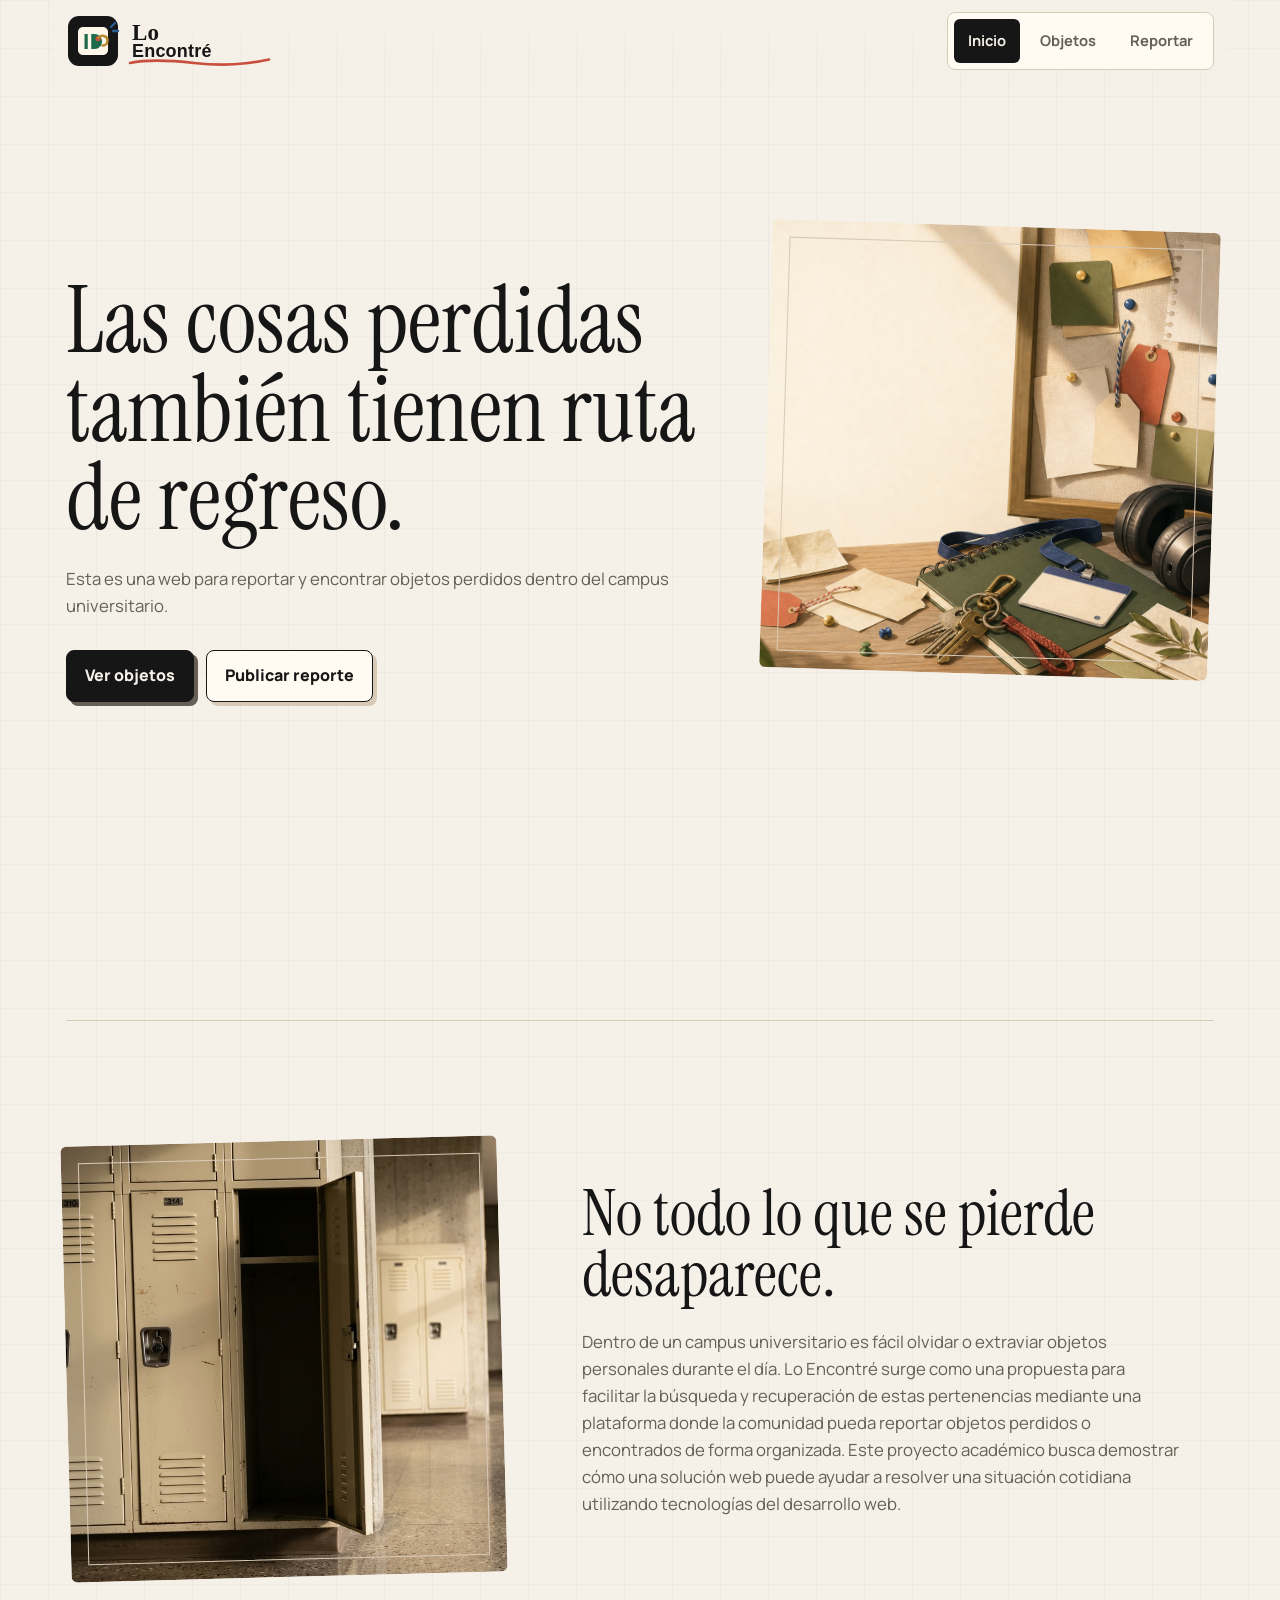
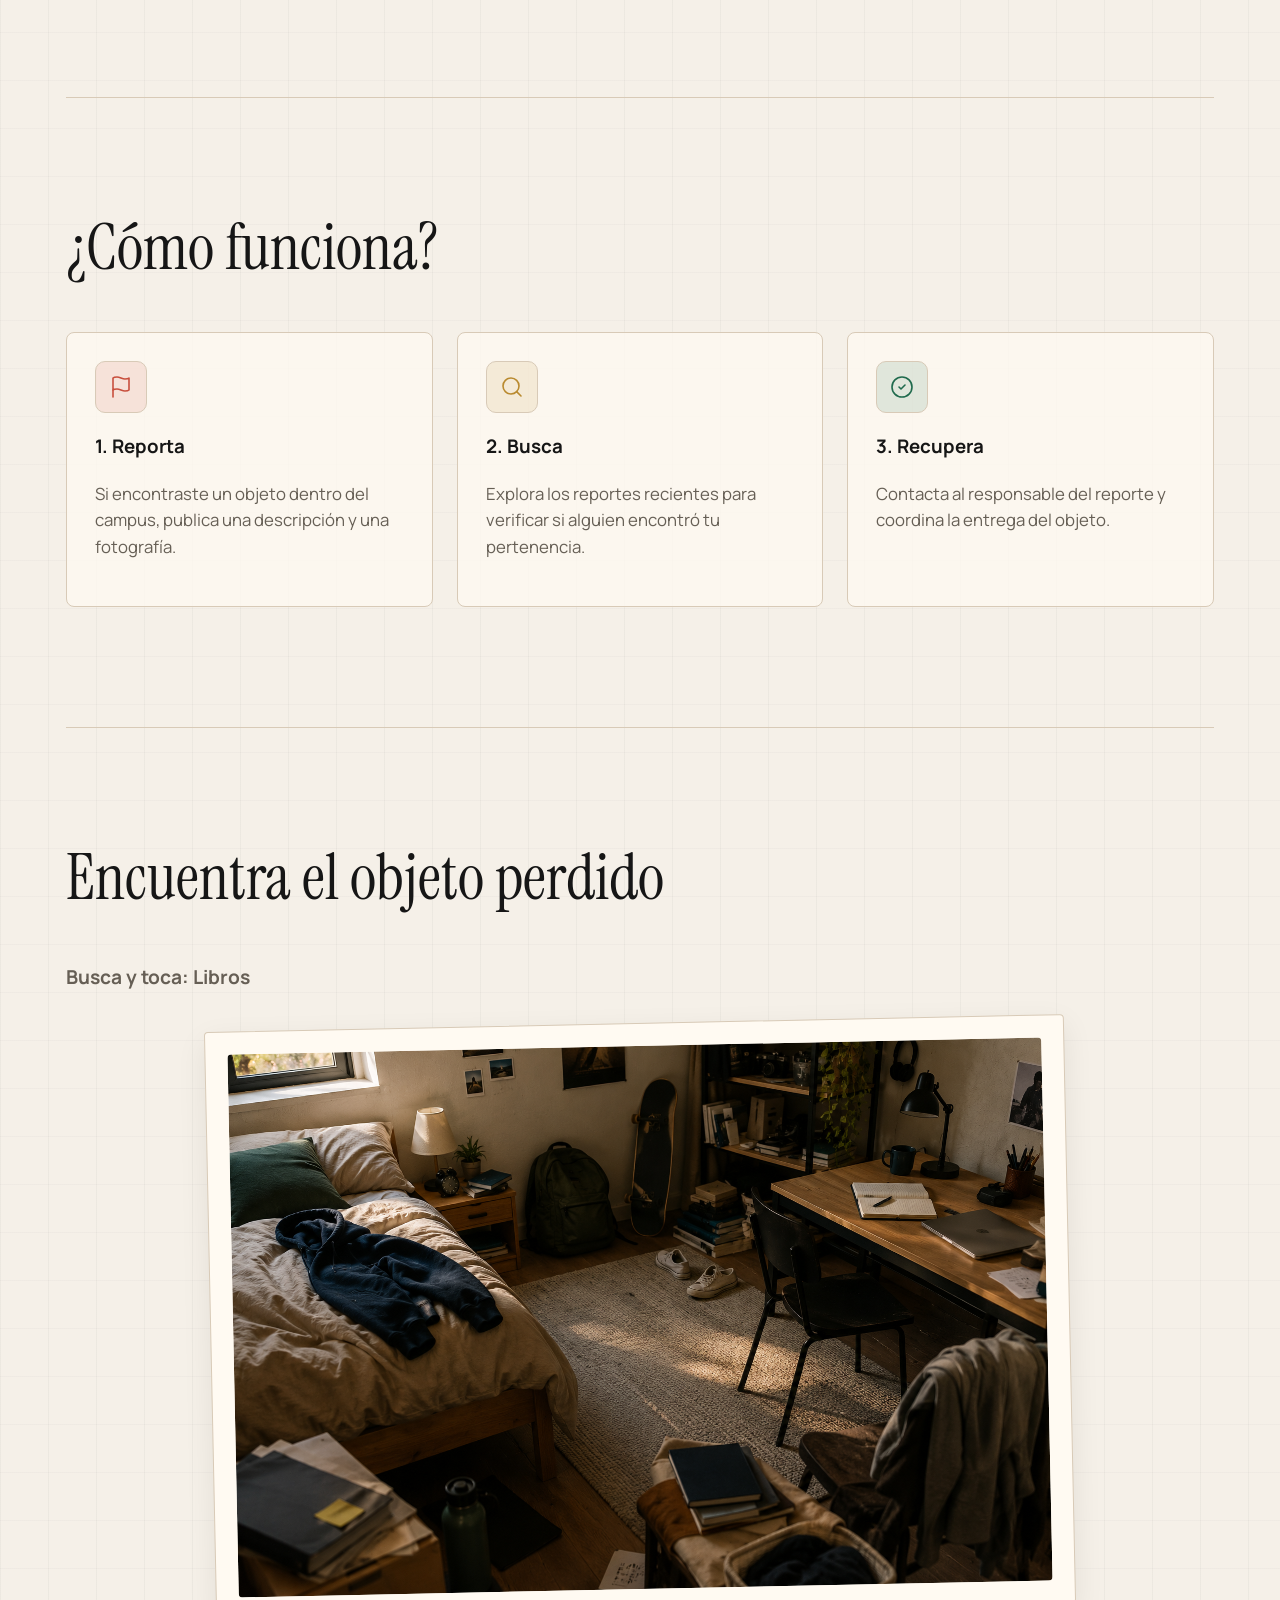
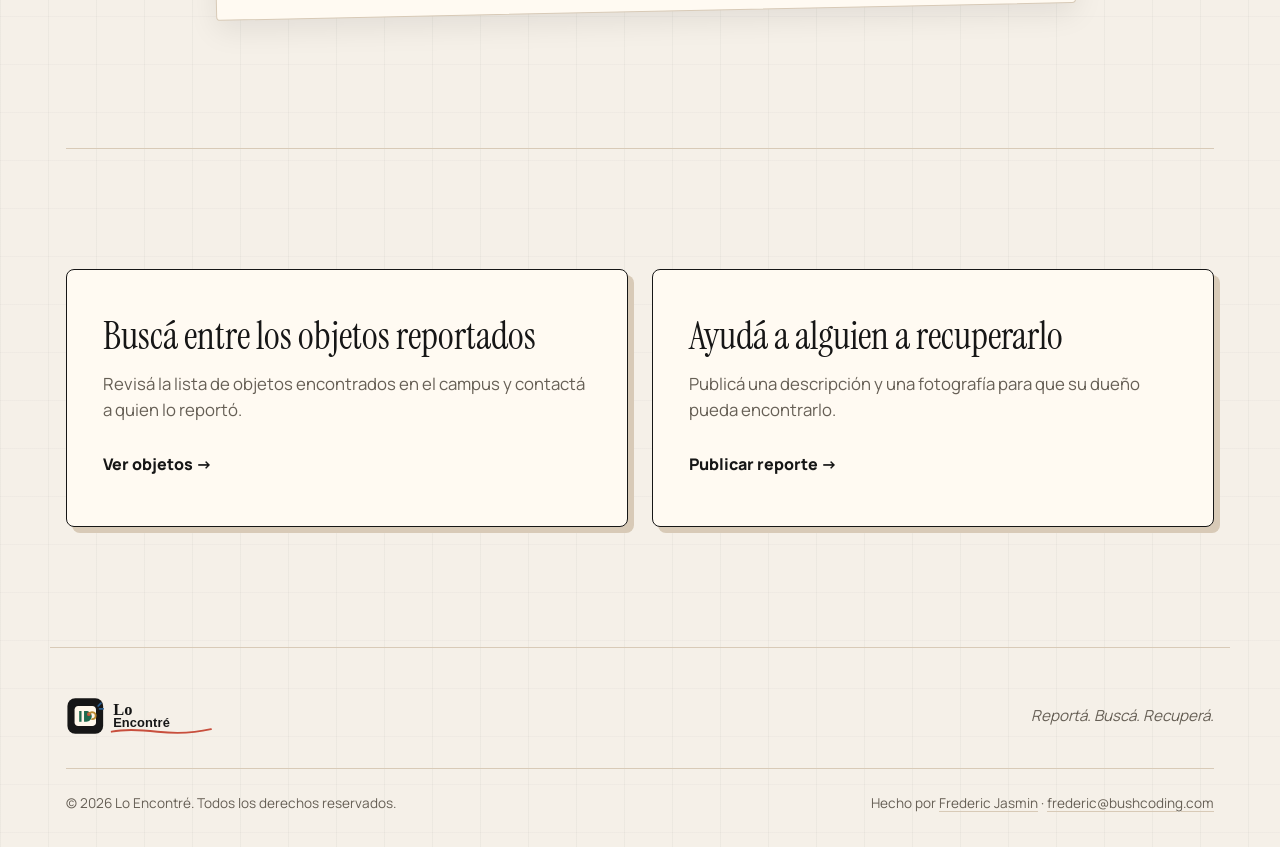
==== commit 0853b414: "cambios generales se avanzo la pagina de objetos y la de reportar" ====
--- a/index.html
+++ b/index.html
@@ -14,13 +14,11 @@
         <a href="index.html" class="brand">
             <img src="assets/images/logo.svg" alt="Lo Encontré logo">
         </a>
-
         <button class="menu-toggle" aria-label="Abrir menú">
             <span></span>
             <span></span>
             <span></span>
         </button>
-
         <nav>
             <a class="active" href="index.html">Inicio</a>
             <a href="objetos.html">Objetos</a>
@@ -33,18 +31,15 @@
         <section class="hero">
             <div class="hero-text">
                 <h1>Las cosas perdidas también tienen ruta de regreso.</h1>
-
                 <p>
                     Esta es una web para reportar y encontrar objetos perdidos
                     dentro del campus universitario.
                 </p>
-
                 <div class="hero-text-buttons">
                     <a class="button primary" href="objetos.html">Ver objetos</a>
                     <a class="button secondary" href="reportar.html">Publicar reporte</a>
                 </div>
             </div>
-
             <div class="hero-image">
                 <img src="assets/images/hero-found-objects.png"
                     alt="Imagen de objetos encontrados organizados sobre una mesa">
@@ -52,13 +47,40 @@
         </section>
 
         <!-- About -->
-        <section class="about">
+        <section class="about section-divider">
+            <div class="about-layout">
+                <div class="about-image">
+                    <img src="assets/images/university-locker.png" alt="Aula universitaria vacía">
+                </div>
+                <div class="about-text">
+                    <h2>
+                        No todo lo que se pierde desaparece.
+                    </h2>
+                    <p>
+                        Dentro de un campus universitario es fácil olvidar o extraviar objetos personales durante el
+                        día. Lo Encontré surge como una propuesta para facilitar la búsqueda y recuperación de estas
+                        pertenencias mediante una plataforma donde la comunidad pueda reportar objetos perdidos o
+                        encontrados de forma organizada. Este proyecto académico busca demostrar cómo una solución web
+                        puede ayudar a resolver una situación cotidiana utilizando tecnologías del desarrollo web.
+                    </p>
+                </div>
+            </div>
+        </section>
+
+        <!-- how-it-works -->
+        <section class="how-it-works section-divider">
             <h2>¿Cómo funciona?</h2>
+            <div class="how-it-works-grid">
 
-            <div class="about-grid">
                 <article>
+                    <div class="how-it-works-icon">
+                        <svg viewBox="0 0 24 24" fill="none" stroke="currentColor" stroke-width="1.6"
+                            stroke-linecap="round" stroke-linejoin="round">
+                            <path d="M4 15s1-1 4-1 5 2 8 2 4-1 4-1V3s-1 1-4 1-5-2-8-2-4 1-4 1z" />
+                            <line x1="4" y1="22" x2="4" y2="15" />
+                        </svg>
+                    </div>
                     <h3>1. Reporta</h3>
-
                     <p>
                         Si encontraste un objeto dentro del campus,
                         publica una descripción y una fotografía.
@@ -66,8 +88,14 @@
                 </article>
 
                 <article>
+                    <div class="how-it-works-icon">
+                        <svg viewBox="0 0 24 24" fill="none" stroke="currentColor" stroke-width="1.6"
+                            stroke-linecap="round" stroke-linejoin="round">
+                            <circle cx="11" cy="11" r="8" />
+                            <line x1="21" y1="21" x2="16.65" y2="16.65" />
+                        </svg>
+                    </div>
                     <h3>2. Busca</h3>
-
                     <p>
                         Explora los reportes recientes para verificar
                         si alguien encontró tu pertenencia.
@@ -75,30 +103,32 @@
                 </article>
 
                 <article>
+                    <div class="how-it-works-icon">
+                        <svg viewBox="0 0 24 24" fill="none" stroke="currentColor" stroke-width="1.6"
+                            stroke-linecap="round" stroke-linejoin="round">
+                            <circle cx="12" cy="12" r="10" />
+                            <path d="M9 12l2 2 4-4" />
+                        </svg>
+                    </div>
                     <h3>3. Recupera</h3>
-
                     <p>
                         Contacta al responsable del reporte y coordina
                         la entrega del objeto.
                     </p>
                 </article>
+
             </div>
         </section>
 
         <!-- Juego -->
-        <section class="game">
+        <section class="game section-divider">
             <h2>Encuentra el objeto perdido</h2>
-
             <p class="game-target">
                 Busca y toca: <span id="target-name"></span>
             </p>
-
             <div class="game-scene-wrapper">
                 <div class="game-scene">
-
                     <img src="assets/images/game-room.png" alt="Habitación universitaria">
-
-                    <button class="hitbox headphones" data-object="Audífonos"></button>
                     <button class="hitbox backpack" data-object="Mochila"></button>
                     <button class="hitbox laptop" data-object="Laptop"></button>
                     <button class="hitbox shoes" data-object="Zapatos"></button>
@@ -108,24 +138,47 @@
                     <button class="hitbox bottle" data-object="Botella"></button>
                     <button class="hitbox books" data-object="Libros"></button>
                     <button class="hitbox mug" data-object="Taza"></button>
-
                 </div>
             </div>
+            <p id="game-message"></p>
+        </section>
 
-            <p id="game-message"></p>
+        <!-- CTA -->
+        <section class="cta-split section-divider">
+            <a href="objetos.html" class="cta-card cta-lost">
+                <h2>Buscá entre los objetos reportados</h2>
+                <p>Revisá la lista de objetos encontrados en el campus y contactá a quien lo reportó.</p>
+                <span class="cta-arrow">Ver objetos →</span>
+            </a>
+
+            <a href="reportar.html" class="cta-card cta-found">
+                <h2>Ayudá a alguien a recuperarlo</h2>
+                <p>Publicá una descripción y una fotografía para que su dueño pueda encontrarlo.</p>
+                <span class="cta-arrow">Publicar reporte →</span>
+            </a>
         </section>
     </main>
 
+    <!-- Footer -->
     <footer>
-        <div class="footer-brand">
-            <img src="assets/images/logo.svg" alt="Lo Encontré logo">
+        <div class="footer-top">
+            <a href="index.html" class="footer-brand">
+                <img src="assets/images/logo.svg" alt="Lo Encontré logo">
+            </a>
+
+            <p class="footer-tagline">Reportá. Buscá. Recuperá.</p>
         </div>
 
         <div class="footer-bottom">
             <p>&copy; 2026 Lo Encontré. Todos los derechos reservados.</p>
+            <p class="footer-credit">
+                Hecho por <a href="https://bushcoding.com/fredericjasmin" target="_blank" rel="noopener">Frederic Jasmin</a>
+                · <a href="mailto:frederic@bushcoding.com">frederic@bushcoding.com</a>
+            </p>
         </div>
     </footer>
 
+    <!-- Scripts -->
     <script src="js/script.js"></script>
 </body>
 
--- a/css/style.css
+++ b/css/style.css
@@ -1,4 +1,7 @@
-/* Fuentes */
+/* ==========================================================================
+   1. FUENTES
+   ========================================================================== */
+
 @font-face {
     font-family: "Manrope";
     src: url("../assets/fonts/Manrope-VariableFont_wght.ttf") format("truetype");
@@ -20,7 +23,10 @@
     font-style: italic;
 }
 
-/* General */
+/* ==========================================================================
+   2. GENERAL / CONFIGURACIÓN BASE
+   ========================================================================== */
+
 :root {
     --paper: #f5f0e8;
     --ink: #161616;
@@ -61,6 +67,70 @@
     padding: 0 16px;
 }
 
+/* ==========================================================================
+   3. COMPONENTES GLOBALES (Botones, Títulos, Nav, Divisores)
+   ========================================================================== */
+
+h1,
+h2 {
+    font-family: "Instrument Serif", Georgia, serif;
+    font-weight: 400;
+    line-height: .95;
+}
+
+h1 {
+    margin-bottom: 24px;
+    font-size: clamp(3.5rem, 7.3vw, 7.1rem);
+}
+
+h2 {
+    font-size: clamp(2.4rem, 5vw, 5.4rem);
+    margin-top: 0;
+}
+
+p {
+    color: var(--muted);
+    font-size: 1.05rem;
+}
+
+.section-divider {
+    border-top: 1px solid var(--line);
+}
+
+/* Botones */
+.button {
+    min-height: 46px;
+    border: 1px solid var(--ink);
+    border-radius: 8px;
+    padding: 12px 18px;
+    font-weight: 800;
+    text-decoration: none;
+    transition: .2s ease;
+}
+
+.button.primary {
+    background-color: var(--ink);
+    color: var(--paper);
+    box-shadow: 4px 4px 0 var(--muted);
+}
+
+.button.primary:hover {
+    transform: translate(6px, 6px);
+    box-shadow: 0px 0px 0 var(--muted);
+}
+
+.button.secondary {
+    background-color: var(--white);
+    color: var(--ink);
+    box-shadow: 4px 4px 0 var(--line);
+}
+
+.button.secondary:hover {
+    transform: translate(6px, 6px);
+    box-shadow: 0px 0px 0 var(--line);
+}
+
+/* Header & Navegación */
 header {
     min-height: 82px;
     display: flex;
@@ -74,7 +144,6 @@
             rgba(245, 240, 232, .95),
             rgba(245, 240, 232, .6),
             transparent);
-
 }
 
 .brand,
@@ -118,97 +187,39 @@
     justify-content: center;
     align-items: center;
     gap: 5px;
-
     width: 48px;
     height: 48px;
-
     border: 1px solid var(--line);
     border-radius: 8px;
     background: var(--white);
-
     cursor: pointer;
 }
 
 .menu-toggle span {
     width: 18px;
     height: 2px;
-
     background: var(--ink);
     border-radius: 999px;
 }
 
-h1,
-h2 {
-    font-family: "Instrument Serif", Georgia, serif;
-    font-weight: 400;
-    line-height: .95;
-}
-
-h1 {
-    margin-bottom: 24px;
-    font-size: clamp(4rem, 8vw, 8rem);
-}
-
-h2 {
-    font-size: clamp(2.4rem, 5vw, 5.4rem);
-}
-
-p {
-    color: var(--muted);
-    font-size: 1.05rem;
-}
-
-.button {
-    min-height: 46px;
-    border: 1px solid var(--ink);
-    border-radius: 8px;
-    padding: 12px 18px;
-    font-weight: 800;
-    text-decoration: none;
-    transition: .2s ease;
-}
-
-.button.primary {
-    background-color: var(--ink);
-    color: var(--paper);
-    box-shadow: 4px 4px 0 var(--muted);
-}
-
-.button.primary:hover {
-    transform: translate(6px, 6px);
-    box-shadow: 0px 0px 0 var(--muted);
-}
-
-.button.secondary {
-    background-color: var(--white);
-    color: var(--ink);
-    box-shadow: 4px 4px 0 var(--line);
-}
-
-.button.secondary:hover {
-    transform: translate(6px, 6px);
-    box-shadow: 0px 0px 0 var(--line);
-}
-
-/* Separadores entre secciones */
-
-section:not(:last-child) {
-    border-bottom: 1px solid var(--line);
-}
+/* ==========================================================================
+   4. SECCIONES DE LA PÁGINA
+   ========================================================================== */
 
 /* Hero */
-
 .hero {
     display: flex;
     align-items: center;
-    height: 100vh;
+    min-height: 100vh;
     margin-top: -82px;
+    margin-bottom: 120px;
+    padding: 0;
 }
 
 .hero-image {
     transform: rotate(1.8deg);
-    width: clamp(300px, 40vw, 600px);
-    height: clamp(300px, 40vw, 600px);
+    width: clamp(280px, 35vw, 480px);
+    height: clamp(280px, 35vw, 480px);
     flex-shrink: 0;
     overflow: hidden;
     outline: 1px solid var(--line);
@@ -220,7 +231,6 @@
     width: 100%;
     height: 100%;
     object-fit: cover;
-
 }
 
 .hero-text-buttons {
@@ -230,109 +240,101 @@
     margin-top: 30px;
 }
 
+/* Objetos hero */
+.objects-text h1 {
+    margin-top: 40px;
+}
+
+.objects-text p {
+    max-width: 520px;
+}
+
 /* About */
-
 .about {
     padding: 120px 0;
 }
 
-.about-grid {
+.about-layout {
+    display: flex;
+    align-items: center;
+    gap: 80px;
+}
+
+.about-image {
+    width: 38%;
+    flex-shrink: 0;
+    overflow: hidden;
+    border-radius: 6px;
+    outline: 1px solid var(--line);
+    outline-offset: -18px;
+    transform: rotate(-1.5deg);
+}
+
+.about-image img {
+    display: block;
+    width: 100%;
+    height: 100%;
+    object-fit: cover;
+}
+
+.about-text h2 {
+    margin: 0 0 24px;
+}
+
+.about-text p {
+    max-width: 600px;
+}
+
+/* How It Works */
+.how-it-works {
+    padding: 120px 0;
+}
+
+.how-it-works-grid {
     display: grid;
     grid-template-columns: repeat(3, 1fr);
     gap: 24px;
 }
 
-.about article {
+.how-it-works article {
     padding: 28px;
     background-color: rgba(255, 250, 242, .75);
     border: 1px solid var(--line);
     border-radius: 8px;
 }
 
-/* Footer */
-footer {
-    margin-top: 120px;
-    padding: 40px 0;
-    border-top: 1px solid var(--line);
-    text-align: center;
-}
-
-.footer-brand img {
-    width: 180px;
-}
-
-.footer-bottom p {
-    font-size: .9rem;
-}
-
-/* Responsive*/
-@media (max-width: 735px) {
-
-    .hero {
-        height: auto;
-        min-height: auto;
-
-        flex-direction: column-reverse;
-        gap: 40px;
-
-        margin-top: 0;
-        padding: 40px 0 80px;
-    }
-
-    h1 {
-        margin-top: 0;
-    }
-
-    .hero-image {
-        width: 100%;
-        height: auto;
-    }
-
-    .menu-toggle {
-        display: flex;
-    }
-
-    nav {
-        display: none;
-    }
-
-    nav.show {
-        display: flex;
-        flex-direction: column;
-        gap: 6px;
-
-        position: absolute;
-        top: 70px;
-        left: 16px;
-        right: 16px;
-
-        padding: 6px;
-        border: 1px solid var(--line);
-        border-radius: 8px;
-        background: var(--white);
-    }
-
-    nav.show a {
-        width: 100%;
-        text-align: center;
-    }
-}
-
-@media (max-width: 600px) {
-    .about-grid {
-        grid-template-columns: repeat(1, 1fr);
-    }
-
-}
-
-@media (max-width: 370px) {
-    .brand img {
-        width: 170px;
-    }
+.how-it-works-icon {
+    display: flex;
+    align-items: center;
+    justify-content: center;
+    width: 52px;
+    height: 52px;
+    margin-bottom: 18px;
+    border-radius: 10px;
+    border: 1px solid var(--line);
+}
+
+.how-it-works-icon svg {
+    width: 24px;
+    height: 24px;
+}
+
+.how-it-works article:nth-child(1) .how-it-works-icon {
+    background: rgba(200, 79, 61, .12);
+    color: var(--coral);
+}
+
+.how-it-works article:nth-child(2) .how-it-works-icon {
+    background: rgba(185, 138, 47, .12);
+    color: var(--gold);
+}
+
+.how-it-works article:nth-child(3) .how-it-works-icon {
+    background: rgba(31, 106, 77, .12);
+    color: var(--green);
 }
 
 /* Juego */
-
 .game {
     padding: 120px 0;
 }
@@ -344,18 +346,22 @@
 }
 
 .game-scene-wrapper {
-    width: min(100%, 1000px);
+    width: min(100%, 860px);
     margin: 0 auto;
     padding: 22px;
     background: var(--white);
     border: 1px solid var(--line);
     border-radius: 4px;
-    box-shadow: 0 10px 30px rgba(0,0,0,.08);
+    box-shadow: 0 10px 30px rgba(0, 0, 0, .08);
     transform: rotate(-1.2deg);
 }
 
 .game-scene {
     position: relative;
+}
+
+.game-scene * {
+    cursor: pointer;
 }
 
 .game-scene img {
@@ -370,8 +376,7 @@
     font-size: 1.8rem;
     font-weight: 800;
     pointer-events: none;
-    text-shadow:
-        0 2px 8px rgba(0, 0, 0, .45);
+    text-shadow: 0 2px 8px rgba(0, 0, 0, .45);
     animation: fadeOut .8s ease forwards;
 }
 
@@ -379,25 +384,17 @@
     from {
         opacity: 1;
     }
-
     to {
         opacity: 0;
     }
 }
 
+/* Hitboxes Juego */
 .hitbox {
     position: absolute;
     border: none;
     background: transparent;
-    cursor: pointer;
-    outline: 2px solid var(--coral);
-}
-
-.headphones {
-    top: 0%;
-    left: 81%;
-    width: 4.7%;
-    height: 8.1%;
+    /*outline: 2px solid var(--coral);*/
 }
 
 .backpack {
@@ -461,4 +458,422 @@
     left: 80%;
     width: 4%;
     height: 6.9%;
+}
+
+/* CTA Split */
+.cta-split {
+    padding: 120px 0;
+    display: grid;
+    grid-template-columns: 1fr 1fr;
+    gap: 24px;
+}
+
+.cta-card {
+    display: flex;
+    flex-direction: column;
+    padding: 48px 36px;
+    border: 1px solid var(--ink);
+    border-radius: 8px;
+    background: var(--white);
+    text-decoration: none;
+    color: var(--ink);
+    box-shadow: 6px 6px 0 var(--line);
+    transition: transform .2s ease, box-shadow .2s ease;
+}
+
+.cta-card:hover {
+    transform: translate(6px, 6px);
+    box-shadow: 0 0 0 var(--line);
+}
+
+.cta-card h2 {
+    font-size: clamp(1.8rem, 3vw, 2.6rem);
+    margin: 0 0 16px;
+}
+
+.cta-card p {
+    margin: 0 0 28px;
+}
+
+.cta-arrow {
+    margin-top: auto;
+    font-weight: 800;
+}
+
+/* Filtros */
+.filters {
+    display: flex;
+    flex-wrap: wrap;
+    gap: 12px;
+    padding-bottom: 40px;
+}
+
+.filters input[type="search"] {
+    flex: 1;
+    min-width: 220px;
+}
+
+.filters select {
+    min-width: 180px;
+}
+
+.filters input,
+.filters select {
+    padding: 12px 16px;
+    border: 1px solid var(--line);
+    border-radius: 8px;
+    background: var(--white);
+    color: var(--ink);
+    font-family: inherit;
+    font-size: .95rem;
+}
+
+/* Grid de objetos */
+.objects-grid {
+    padding-bottom: 120px;
+    display: flex;
+    flex-wrap: wrap;
+    gap: 24px;
+}
+
+.object-card {
+    width: calc(33.333% - 16px);
+    overflow: hidden;
+    background-color: rgba(255, 250, 242, .75);
+    border: 1px solid var(--line);
+    border-radius: 8px;
+}
+
+.object-image {
+    aspect-ratio: 4 / 3;
+    overflow: hidden;
+    position: relative;
+}
+
+.object-image img {
+    display: block;
+    width: 100%;
+    height: 100%;
+    object-fit: cover;
+}
+
+.expand-image {
+    position: absolute;
+    top: 12px;
+    right: 12px;
+    width: 30px ;
+    height: 30px;
+    display: flex;
+    align-items: center;
+    justify-content: center;
+    border: none;
+    background: transparent;
+    filter: drop-shadow(0 2px 4px rgba(0, 0, 0, 0.8));
+    color: var(--white);
+    cursor: pointer;
+    opacity: 1;
+}
+
+.expand-image svg {
+    width: 18px;
+    height: 18px;
+}
+
+.object-content {
+    padding: 22px;
+}
+
+.object-status {
+    display: inline-block;
+    margin-bottom: 12px;
+    padding: 5px 12px;
+    border-radius: 999px;
+    font-size: .8rem;
+    font-weight: 700;
+}
+
+.object-status.lost {
+    background: rgba(200, 79, 61, .12);
+    color: var(--coral);
+}
+
+.object-status.found {
+    background: rgba(185, 138, 47, .12);
+    color: var(--gold);
+}
+
+.object-status.recovered {
+    background: rgba(31, 106, 77, .12);
+    color: var(--green);
+}
+
+.object-content h3 {
+    margin: 0 0 8px;
+}
+
+.object-meta {
+    display: flex;
+    justify-content: space-between;
+    padding-top: 14px;
+    border-top: 1px solid var(--line);
+    font-size: .85rem;
+    color: var(--muted);
+}
+
+/* Modales e imágenes expandidas */
+.image-modal {
+    position: fixed;
+    inset: 0;
+    display: flex;
+    flex-direction: column;
+    justify-content: center;
+    align-items: center;
+    gap: 16px;
+    background: rgba(0, 0, 0, .85);
+    opacity: 0;
+    visibility: hidden;
+    transition: .2s ease;
+    z-index: 9999;
+}
+
+.image-modal.show {
+    opacity: 1;
+    visibility: visible;
+}
+
+.image-modal img {
+    max-width: 90vw;
+    max-height: 80vh;
+    border-radius: 4px;
+}    
+
+.image-modal p {
+    margin: 0;
+    color: white;
+    font-size: .9rem;
+    letter-spacing: .03em;
+}
+
+/* Reportar */
+.report-layout {
+    display: flex;
+    gap: 40px;
+    padding-bottom: 120px;
+}
+
+.report-form {
+    width: 70%;
+    display: flex;
+    flex-wrap: wrap;
+    gap: 20px;
+}
+
+.form-group {
+    width: calc(50% - 10px);
+    display: flex;
+    flex-direction: column;
+    gap: 8px;
+}
+
+.form-group.full {
+    width: 100%;
+}
+
+.form-group label {
+    font-weight: 700;
+    font-size: .92rem;
+}
+
+.form-group input,
+.form-group select,
+.form-group textarea {
+    width: 100%;
+    padding: 12px 16px;
+    border: 1px solid var(--line);
+    border-radius: 8px;
+    background: var(--white);
+    color: var(--ink);
+    font-family: inherit;
+    font-size: .95rem;
+}
+
+.form-group textarea {
+    min-height: 120px;
+    resize: vertical;
+}
+
+.report-form button {
+    width: 100%;
+    cursor: pointer;
+}
+
+.report-tips {
+    width: 30%;
+    padding: 28px;
+    border: 1px solid var(--line);
+    border-radius: 8px;
+    background: rgba(255, 250, 242, .75);
+}
+
+/* Footer */
+footer {
+    max-width: 1180px;
+    margin: 0 auto;
+    padding: 48px 16px 32px;
+    border-top: 1px solid var(--line);
+}
+
+.footer-top {
+    display: flex;
+    align-items: center;
+    justify-content: space-between;
+    flex-wrap: wrap;
+    gap: 20px;
+    padding-bottom: 32px;
+}
+
+.footer-brand {
+    display: inline-flex;
+    text-decoration: none;
+}
+
+.footer-brand img {
+    width: 150px;
+}
+
+.footer-tagline {
+    margin: 0;
+    color: var(--muted);
+    font-size: .95rem;
+    font-style: italic;
+}
+
+.footer-bottom {
+    display: flex;
+    align-items: center;
+    justify-content: space-between;
+    flex-wrap: wrap;
+    gap: 10px;
+    padding-top: 24px;
+    border-top: 1px solid var(--line);
+}
+
+.footer-bottom p {
+    margin: 0;
+    font-size: .85rem;
+    color: var(--muted);
+}
+
+.footer-credit a {
+    color: var(--muted);
+    text-decoration: underline;
+    text-decoration-color: var(--line);
+    text-underline-offset: 3px;
+}
+
+.footer-credit a:hover {
+    color: var(--ink);
+}
+
+/* ==========================================================================
+   5. RESPONSIVE / MEDIA QUERIES (Ordenadas de Mayor a Menor)
+   ========================================================================== */
+
+@media (max-width: 900px) {
+    .object-card {
+        width: calc(50% - 12px);
+    }
+
+    .report-layout {
+        flex-direction: column;
+    }
+
+    .report-form,
+    .report-tips {
+        width: 100%;
+    }
+}
+
+@media (max-width: 735px) {
+    .hero {
+        height: auto;
+        min-height: auto;
+        flex-direction: column-reverse;
+        gap: 40px;
+        margin-top: 0;
+        padding: 40px 0 80px;
+    }
+
+    h1 {
+        margin-top: 0;
+    }
+
+    .hero-image {
+        width: 100%;
+        height: auto;
+    }
+
+    .menu-toggle {
+        display: flex;
+    }
+
+    nav {
+        display: none;
+    }
+
+    nav.show {
+        display: flex;
+        flex-direction: column;
+        gap: 6px;
+        position: absolute;
+        top: 70px;
+        left: 16px;
+        right: 16px;
+        padding: 6px;
+        border: 1px solid var(--line);
+        border-radius: 8px;
+        background: var(--white);
+    }
+
+    nav.show a {
+        width: 100%;
+        text-align: center;
+    }
+
+    .about-layout {
+        flex-direction: column;
+        gap: 40px;
+    }
+
+    .about-image {
+        width: 100%;
+    }
+
+    .game-scene-wrapper {
+        padding: 5px;
+    }
+
+    .cta-split {
+        grid-template-columns: 1fr;
+    }
+}
+
+@media (max-width: 600px) {
+    .how-it-works-grid {
+        grid-template-columns: repeat(1, 1fr);
+    }
+
+    .object-card {
+        width: 100%;
+    }
+
+    .form-group {
+        width: 100%;
+    }
+}
+
+@media (max-width: 370px) {
+    .brand img {
+        width: 170px;
+    }
 }
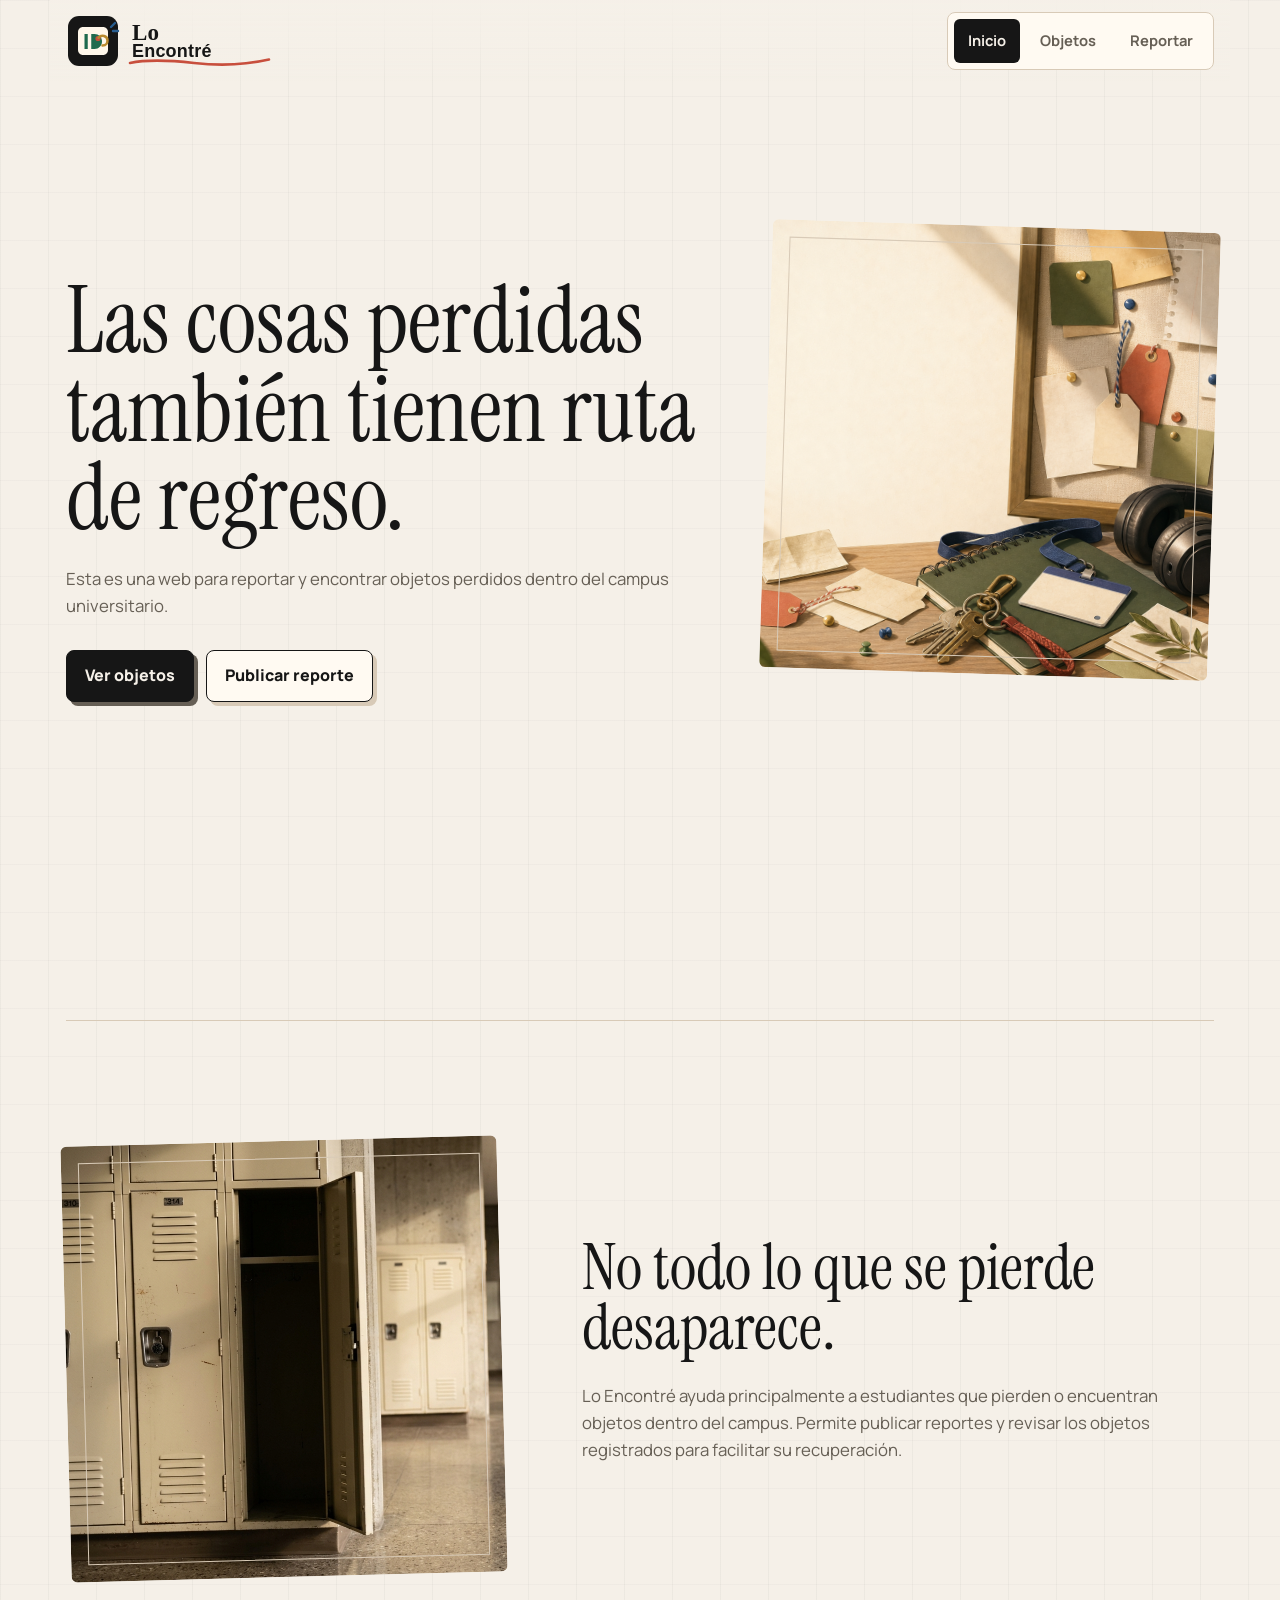
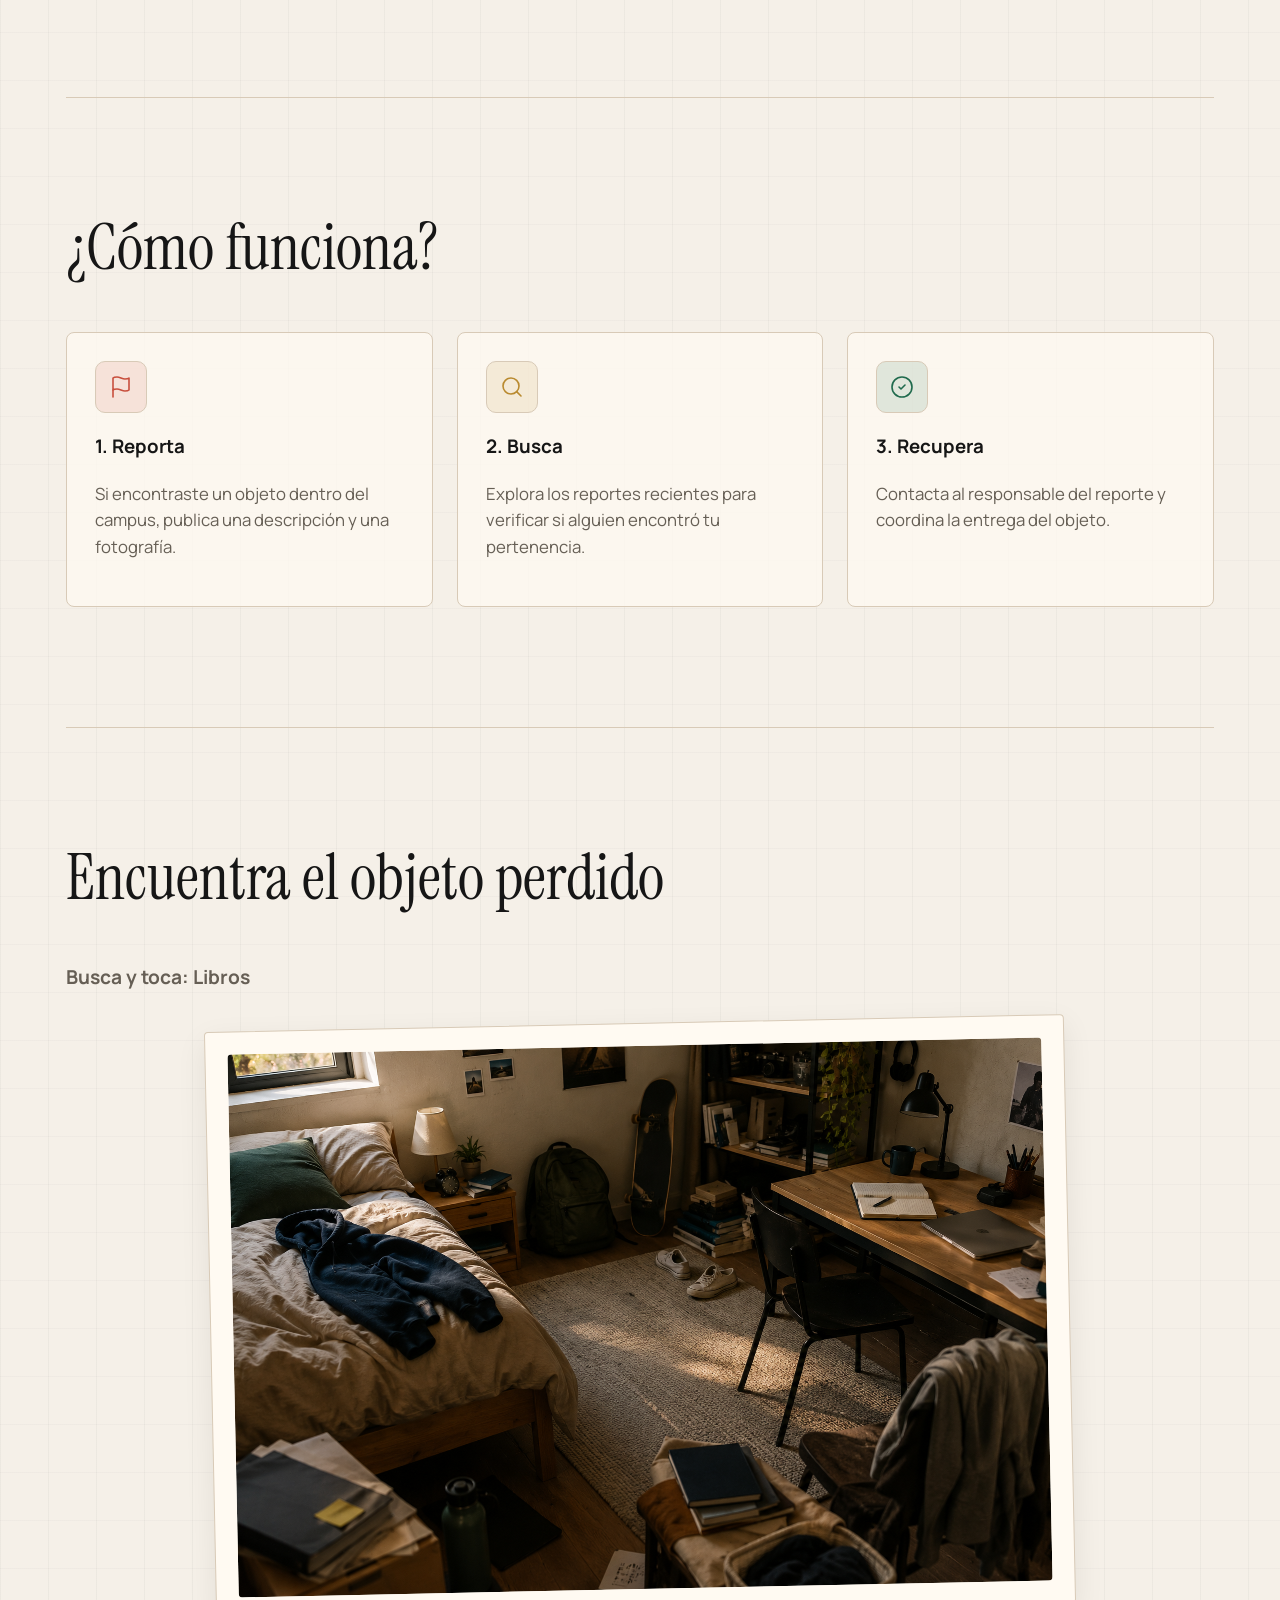
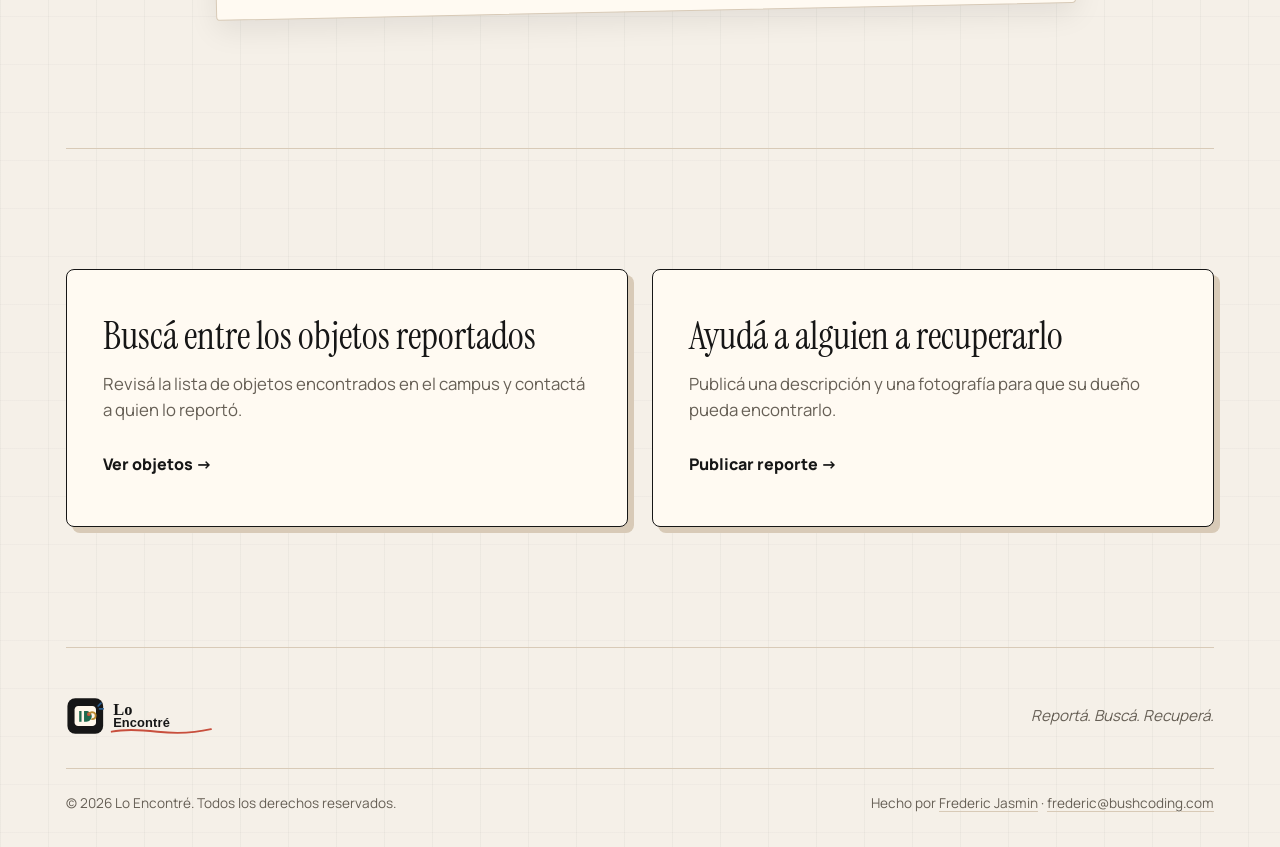
==== commit 541eb31a: "Finalizacion Pagina casi finalizada, falta verificar ultimos detalles pero todos los requerimients f" ====
--- a/index.html
+++ b/index.html
@@ -53,16 +53,8 @@
                     <img src="assets/images/university-locker.png" alt="Aula universitaria vacía">
                 </div>
                 <div class="about-text">
-                    <h2>
-                        No todo lo que se pierde desaparece.
-                    </h2>
-                    <p>
-                        Dentro de un campus universitario es fácil olvidar o extraviar objetos personales durante el
-                        día. Lo Encontré surge como una propuesta para facilitar la búsqueda y recuperación de estas
-                        pertenencias mediante una plataforma donde la comunidad pueda reportar objetos perdidos o
-                        encontrados de forma organizada. Este proyecto académico busca demostrar cómo una solución web
-                        puede ayudar a resolver una situación cotidiana utilizando tecnologías del desarrollo web.
-                    </p>
+                    <h2 id="aboutTitle"></h2>
+                    <p id="aboutText"></p>
                 </div>
             </div>
         </section>
@@ -80,11 +72,8 @@
                             <line x1="4" y1="22" x2="4" y2="15" />
                         </svg>
                     </div>
-                    <h3>1. Reporta</h3>
-                    <p>
-                        Si encontraste un objeto dentro del campus,
-                        publica una descripción y una fotografía.
-                    </p>
+                    <h3 id="step1Title"></h3>
+                    <p id="step1Text"></p>
                 </article>
 
                 <article>
@@ -95,11 +84,8 @@
                             <line x1="21" y1="21" x2="16.65" y2="16.65" />
                         </svg>
                     </div>
-                    <h3>2. Busca</h3>
-                    <p>
-                        Explora los reportes recientes para verificar
-                        si alguien encontró tu pertenencia.
-                    </p>
+                    <h3 id="step2Title"></h3>
+                    <p id="step2Text"></p>
                 </article>
 
                 <article>
@@ -110,11 +96,8 @@
                             <path d="M9 12l2 2 4-4" />
                         </svg>
                     </div>
-                    <h3>3. Recupera</h3>
-                    <p>
-                        Contacta al responsable del reporte y coordina
-                        la entrega del objeto.
-                    </p>
+                    <h3 id="step3Title"></h3>
+                    <p id="step3Text"></p>
                 </article>
 
             </div>
@@ -172,14 +155,15 @@
         <div class="footer-bottom">
             <p>&copy; 2026 Lo Encontré. Todos los derechos reservados.</p>
             <p class="footer-credit">
-                Hecho por <a href="https://bushcoding.com/fredericjasmin" target="_blank" rel="noopener">Frederic Jasmin</a>
+                Hecho por <a href="https://bushcoding.com/fredericjasmin" target="_blank" rel="noopener">Frederic
+                    Jasmin</a>
                 · <a href="mailto:frederic@bushcoding.com">frederic@bushcoding.com</a>
             </p>
         </div>
     </footer>
 
-    <!-- Scripts -->
-    <script src="js/script.js"></script>
+    <script src="js/menu.js"></script>
+    <script src="js/inicio.js"></script>
 </body>
 
-</html>+</html>
--- a/css/style.css
+++ b/css/style.css
@@ -249,6 +249,11 @@
     max-width: 520px;
 }
 
+.objects-total {
+    margin-top: 12px;
+    font-weight: 700;
+}
+
 /* About */
 .about {
     padding: 120px 0;
@@ -384,6 +389,7 @@
     from {
         opacity: 1;
     }
+
     to {
         opacity: 0;
     }
@@ -561,7 +567,7 @@
     position: absolute;
     top: 12px;
     right: 12px;
-    width: 30px ;
+    width: 30px;
     height: 30px;
     display: flex;
     align-items: center;
@@ -609,6 +615,13 @@
 
 .object-content h3 {
     margin: 0 0 8px;
+}
+
+.object-category {
+    margin: 0 0 10px;
+    color: var(--blue);
+    font-size: .85rem;
+    font-weight: 800;
 }
 
 .object-meta {
@@ -645,7 +658,7 @@
     max-width: 90vw;
     max-height: 80vh;
     border-radius: 4px;
-}    
+}
 
 .image-modal p {
     margin: 0;
@@ -655,6 +668,10 @@
 }
 
 /* Reportar */
+.report-hero h1 {
+    margin-top: 40px;
+}
+
 .report-layout {
     display: flex;
     gap: 40px;
@@ -699,28 +716,135 @@
 
 .form-group textarea {
     min-height: 120px;
-    resize: vertical;
-}
-
-.report-form button {
+    resize: none;
+}
+
+.report-submit {
+    min-height: 54px;
+    display: flex;
+    align-items: center;
+    justify-content: center;
+    gap: 10px;
+    border: 1px solid var(--green);
+    border-radius: 8px;
+    background: var(--green);
+    color: var(--white);
+    font: inherit;
+    font-weight: 800;
+    letter-spacing: .01em;
+    cursor: pointer;
+}
+
+.report-form-actions {
     width: 100%;
+    display: grid;
+    grid-template-columns: 1fr 2fr;
+    gap: 12px;
+}
+
+.report-reset {
+    min-height: 54px;
+    border: 1px solid var(--line);
+    border-radius: 8px;
+    background: var(--white);
+    color: var(--muted);
+    font: inherit;
+    font-weight: 800;
     cursor: pointer;
 }
 
-.report-tips {
+.report-reset:hover {
+    border-color: var(--ink);
+    color: var(--ink);
+}
+
+.report-preview {
     width: 30%;
-    padding: 28px;
+}
+
+.preview-label {
+    margin-top: 0;
+    font-weight: 800;
+    text-transform: uppercase;
+    letter-spacing: .08em;
+    font-size: .78rem;
+}
+
+.preview-card {
+    overflow: hidden;
     border: 1px solid var(--line);
     border-radius: 8px;
     background: rgba(255, 250, 242, .75);
+}
+
+.preview-card img {
+    display: block;
+    width: 100%;
+    aspect-ratio: 4 / 3;
+    object-fit: cover;
+}
+
+.preview-content {
+    padding: 22px;
+}
+
+.preview-content h3 {
+    margin: 0 0 8px;
+}
+
+.preview-contact {
+    margin: 16px 0 0;
+    padding-top: 14px;
+    border-top: 1px solid var(--line);
+    font-size: .85rem;
+}
+
+.field-error {
+    margin: 0;
+    color: var(--coral);
+    font-size: .8rem;
+    font-weight: 700;
+}
+
+.form-group.has-error input,
+.form-group.has-error select,
+.form-group.has-error textarea {
+    border-color: var(--coral);
+}
+
+#message {
+    display: none;
+    width: 100%;
+    margin: 0;
+    padding: 16px 18px;
+    border: 1px solid var(--green);
+    border-radius: 8px;
+    background: rgba(31, 106, 77, .1);
+    color: var(--green);
+    font-weight: 800;
+}
+
+#message.show {
+    display: block;
+}
+
+#message.error {
+    border-color: var(--coral);
+    background: rgba(200, 79, 61, .1);
+    color: var(--coral);
+}
+
+#message a {
+    margin-left: 10px;
+    color: inherit;
+    text-underline-offset: 3px;
 }
 
 /* Footer */
 footer {
     max-width: 1180px;
     margin: 0 auto;
-    padding: 48px 16px 32px;
-    border-top: 1px solid var(--line);
+    padding: 0 16px 32px;
 }
 
 .footer-top {
@@ -729,7 +853,9 @@
     justify-content: space-between;
     flex-wrap: wrap;
     gap: 20px;
+    padding-top: 48px;
     padding-bottom: 32px;
+    border-top: 1px solid var(--line);
 }
 
 .footer-brand {
@@ -789,7 +915,7 @@
     }
 
     .report-form,
-    .report-tips {
+    .report-preview {
         width: 100%;
     }
 }
@@ -810,6 +936,7 @@
 
     .hero-image {
         width: 100%;
+        aspect-ratio: 1.5 / 1;
         height: auto;
     }
 
@@ -847,6 +974,8 @@
 
     .about-image {
         width: 100%;
+        aspect-ratio: 1.5 / 1;
+        height: auto;
     }
 
     .game-scene-wrapper {
@@ -870,10 +999,48 @@
     .form-group {
         width: 100%;
     }
+
+    .report-form-actions {
+        grid-template-columns: 1fr;
+    }
 }
 
 @media (max-width: 370px) {
     .brand img {
         width: 170px;
     }
-}+}
+
+.object-actions {
+    display: flex;
+    gap: 8px;
+    margin-top: 18px;
+}
+
+.object-action {
+    flex: 1;
+    padding: 8px 10px;
+    border: 1px solid var(--ink);
+    border-radius: 6px;
+    background: var(--white);
+    color: var(--ink);
+    font: inherit;
+    font-size: .82rem;
+    font-weight: 700;
+    cursor: pointer;
+}
+
+.object-action:hover {
+    background: var(--ink);
+    color: var(--paper);
+}
+
+.delete-report {
+    border-color: var(--coral);
+    color: var(--coral);
+}
+
+.delete-report:hover {
+    background: var(--coral);
+    color: var(--white);
+}
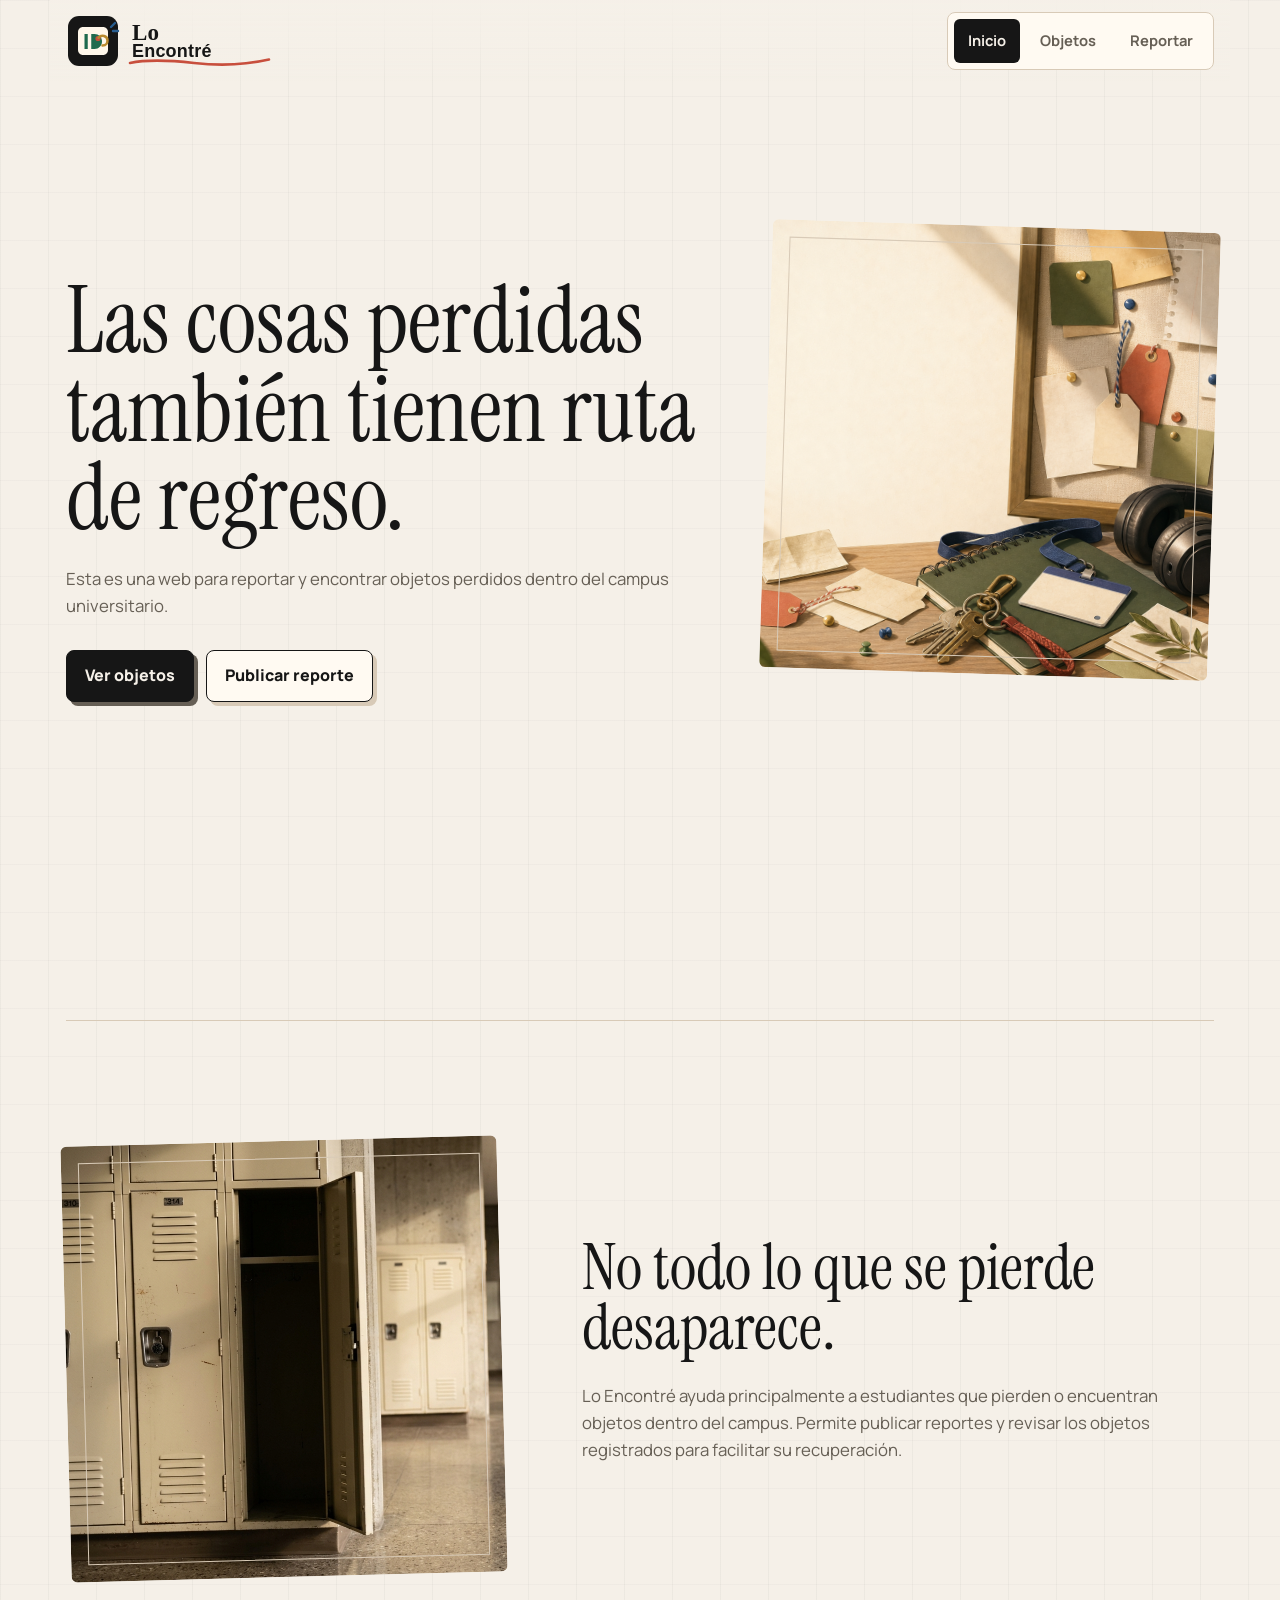
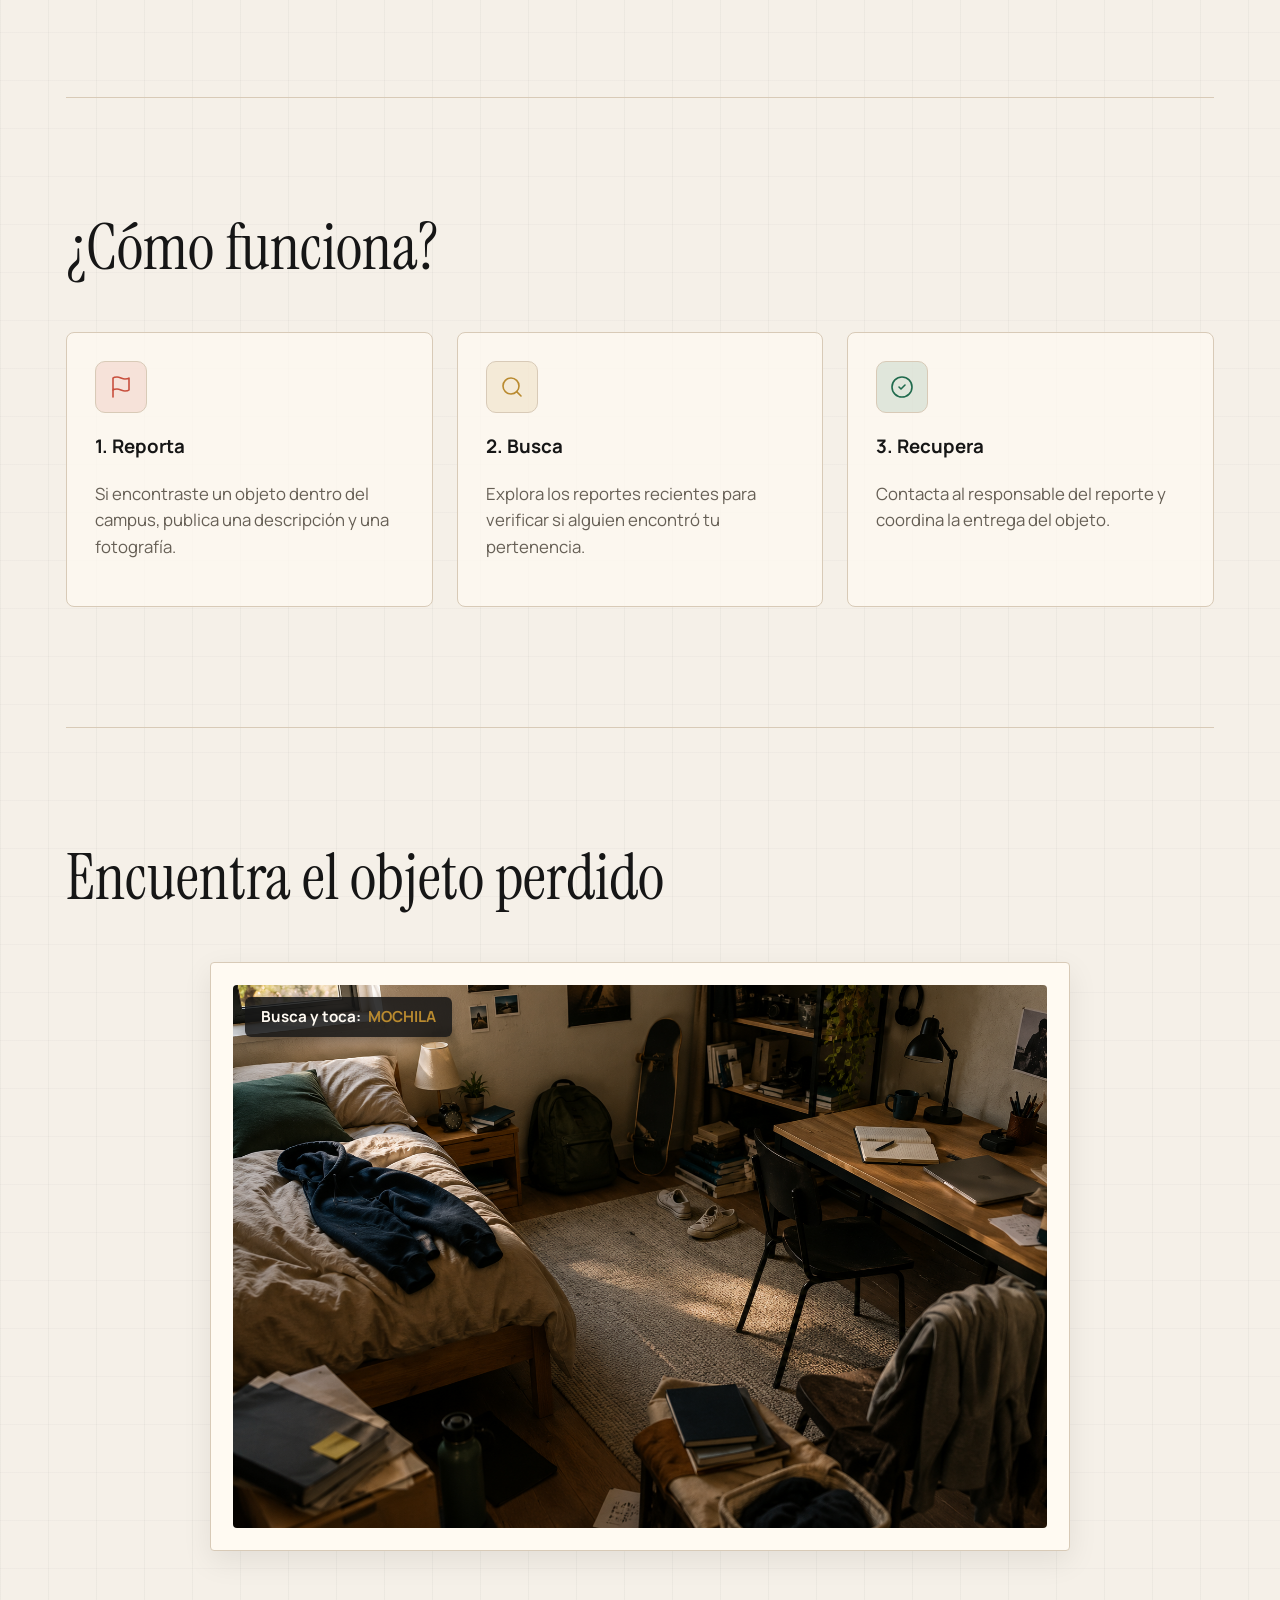
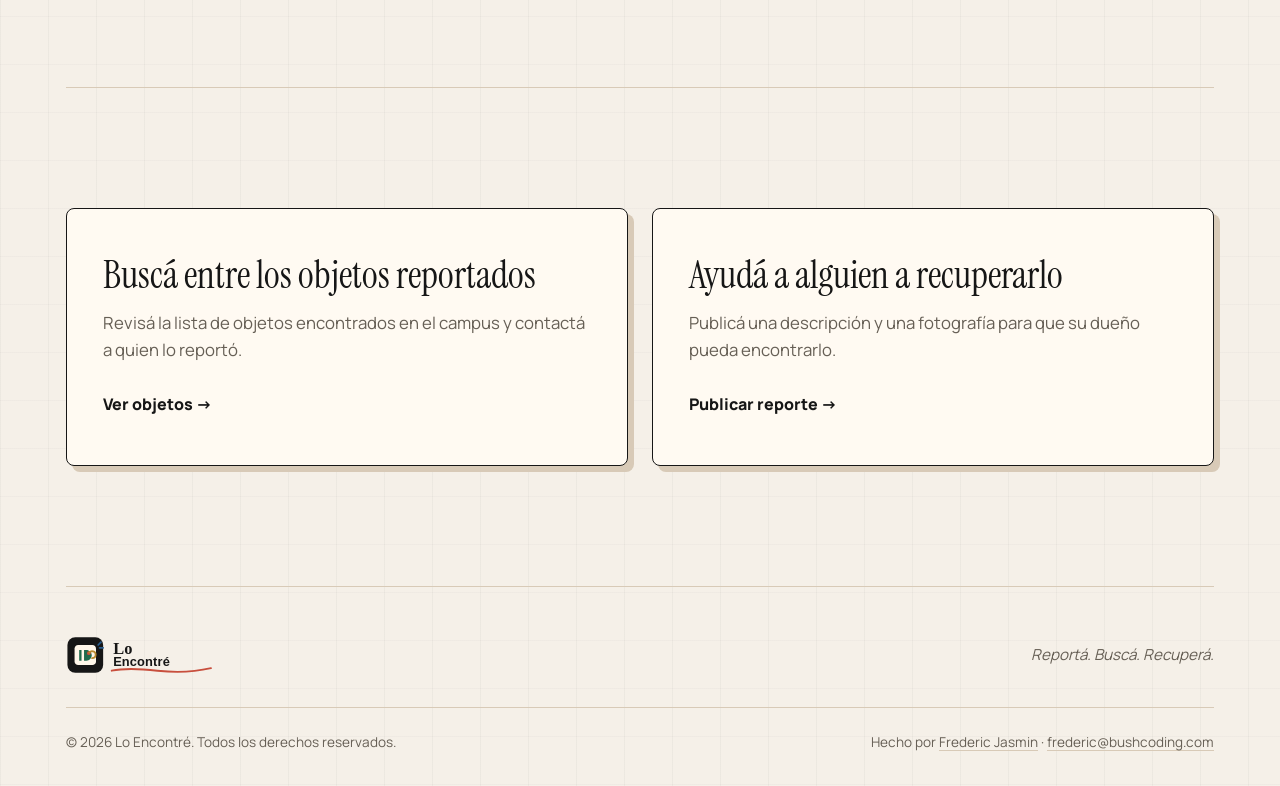
==== commit cc36a1a4: "Juego Se cambio la ubicacion del objeto a buscar para mas comodidas" ====
--- a/index.html
+++ b/index.html
@@ -106,12 +106,12 @@
         <!-- Juego -->
         <section class="game section-divider">
             <h2>Encuentra el objeto perdido</h2>
-            <p class="game-target">
-                Busca y toca: <span id="target-name"></span>
-            </p>
             <div class="game-scene-wrapper">
                 <div class="game-scene">
                     <img src="assets/images/game-room.png" alt="Habitación universitaria">
+                    <div class="game-target-floating">
+                        Busca y toca: <span id="target-name"></span>
+                    </div>
                     <button class="hitbox backpack" data-object="Mochila"></button>
                     <button class="hitbox laptop" data-object="Laptop"></button>
                     <button class="hitbox shoes" data-object="Zapatos"></button>
--- a/css/style.css
+++ b/css/style.css
@@ -344,10 +344,25 @@
     padding: 120px 0;
 }
 
-.game-target {
-    margin-bottom: 30px;
-    font-size: 1.2rem;
+.game-target-floating {
+    position: absolute;
+    top: 12px;
+    left: 12px;
+    background-color: rgba(22, 22, 22, 0.85);
+    color: var(--white);
+    padding: 8px 16px;
+    border-radius: 6px;
+    font-size: 0.95rem;
     font-weight: 700;
+    box-shadow: 0 4px 10px rgba(0, 0, 0, 0.25);
+    z-index: 10;
+    pointer-events: none;
+}
+
+.game-target-floating #target-name {
+    color: var(--gold);
+    text-transform: uppercase;
+    margin-left: 4px;
 }
 
 .game-scene-wrapper {
@@ -358,7 +373,6 @@
     border: 1px solid var(--line);
     border-radius: 4px;
     box-shadow: 0 10px 30px rgba(0, 0, 0, .08);
-    transform: rotate(-1.2deg);
 }
 
 .game-scene {
@@ -548,6 +562,8 @@
     background-color: rgba(255, 250, 242, .75);
     border: 1px solid var(--line);
     border-radius: 8px;
+    display: flex;
+    flex-direction: column;
 }
 
 .object-image {
@@ -587,10 +603,14 @@
 
 .object-content {
     padding: 22px;
+    display: flex;
+    flex-direction: column;
+    flex-grow: 1;
 }
 
 .object-status {
     display: inline-block;
+    align-self: flex-start;
     margin-bottom: 12px;
     padding: 5px 12px;
     border-radius: 999px;
@@ -631,6 +651,7 @@
     border-top: 1px solid var(--line);
     font-size: .85rem;
     color: var(--muted);
+    margin-top: auto;
 }
 
 /* Modales e imágenes expandidas */
@@ -680,6 +701,7 @@
 
 .report-form {
     width: 70%;
+    min-width: 0;
     display: flex;
     flex-wrap: wrap;
     gap: 20px;
@@ -687,6 +709,7 @@
 
 .form-group {
     width: calc(50% - 10px);
+    min-width: 0;
     display: flex;
     flex-direction: column;
     gap: 8px;
@@ -704,6 +727,7 @@
 .form-group input,
 .form-group select,
 .form-group textarea {
+    max-width: 100%;
     width: 100%;
     padding: 12px 16px;
     border: 1px solid var(--line);
@@ -712,6 +736,35 @@
     color: var(--ink);
     font-family: inherit;
     font-size: .95rem;
+}
+
+.form-group input[type="file"] {
+    min-width: 0;
+}
+
+.form-group input[type="date"] {
+    min-width: 0;
+    max-width: 100%;
+    width: 100%;
+    -webkit-appearance: none;
+    appearance: none;
+    text-align: left;
+    -webkit-text-align: left;
+    text-align-last: left;
+    direction: ltr;
+    padding-right: 16px;
+}
+
+.form-group input[type="date"]::-webkit-date-and-time-value {
+    text-align: left;
+}
+
+.form-group input[type="date"]::-webkit-datetime-edit {
+    text-align: left;
+}
+
+.form-group input[type="date"]::-webkit-calendar-picker-indicator {
+    opacity: 1;
 }
 
 .form-group textarea {
@@ -760,6 +813,7 @@
 
 .report-preview {
     width: 30%;
+    min-width: 0;
 }
 
 .preview-label {
@@ -980,6 +1034,24 @@
 
     .game-scene-wrapper {
         padding: 5px;
+        margin-top: 50px;
+    }
+
+    .game-target-floating {
+        position: absolute;
+        top: -45px;
+        left: 0;
+        transform: none;
+        background: none;
+        color: var(--ink);
+        box-shadow: none;
+        padding: 0;
+        font-size: 1.1rem;
+        width: max-content;
+    }
+
+    .game-target-floating #target-name {
+        color: var(--coral);
     }
 
     .cta-split {
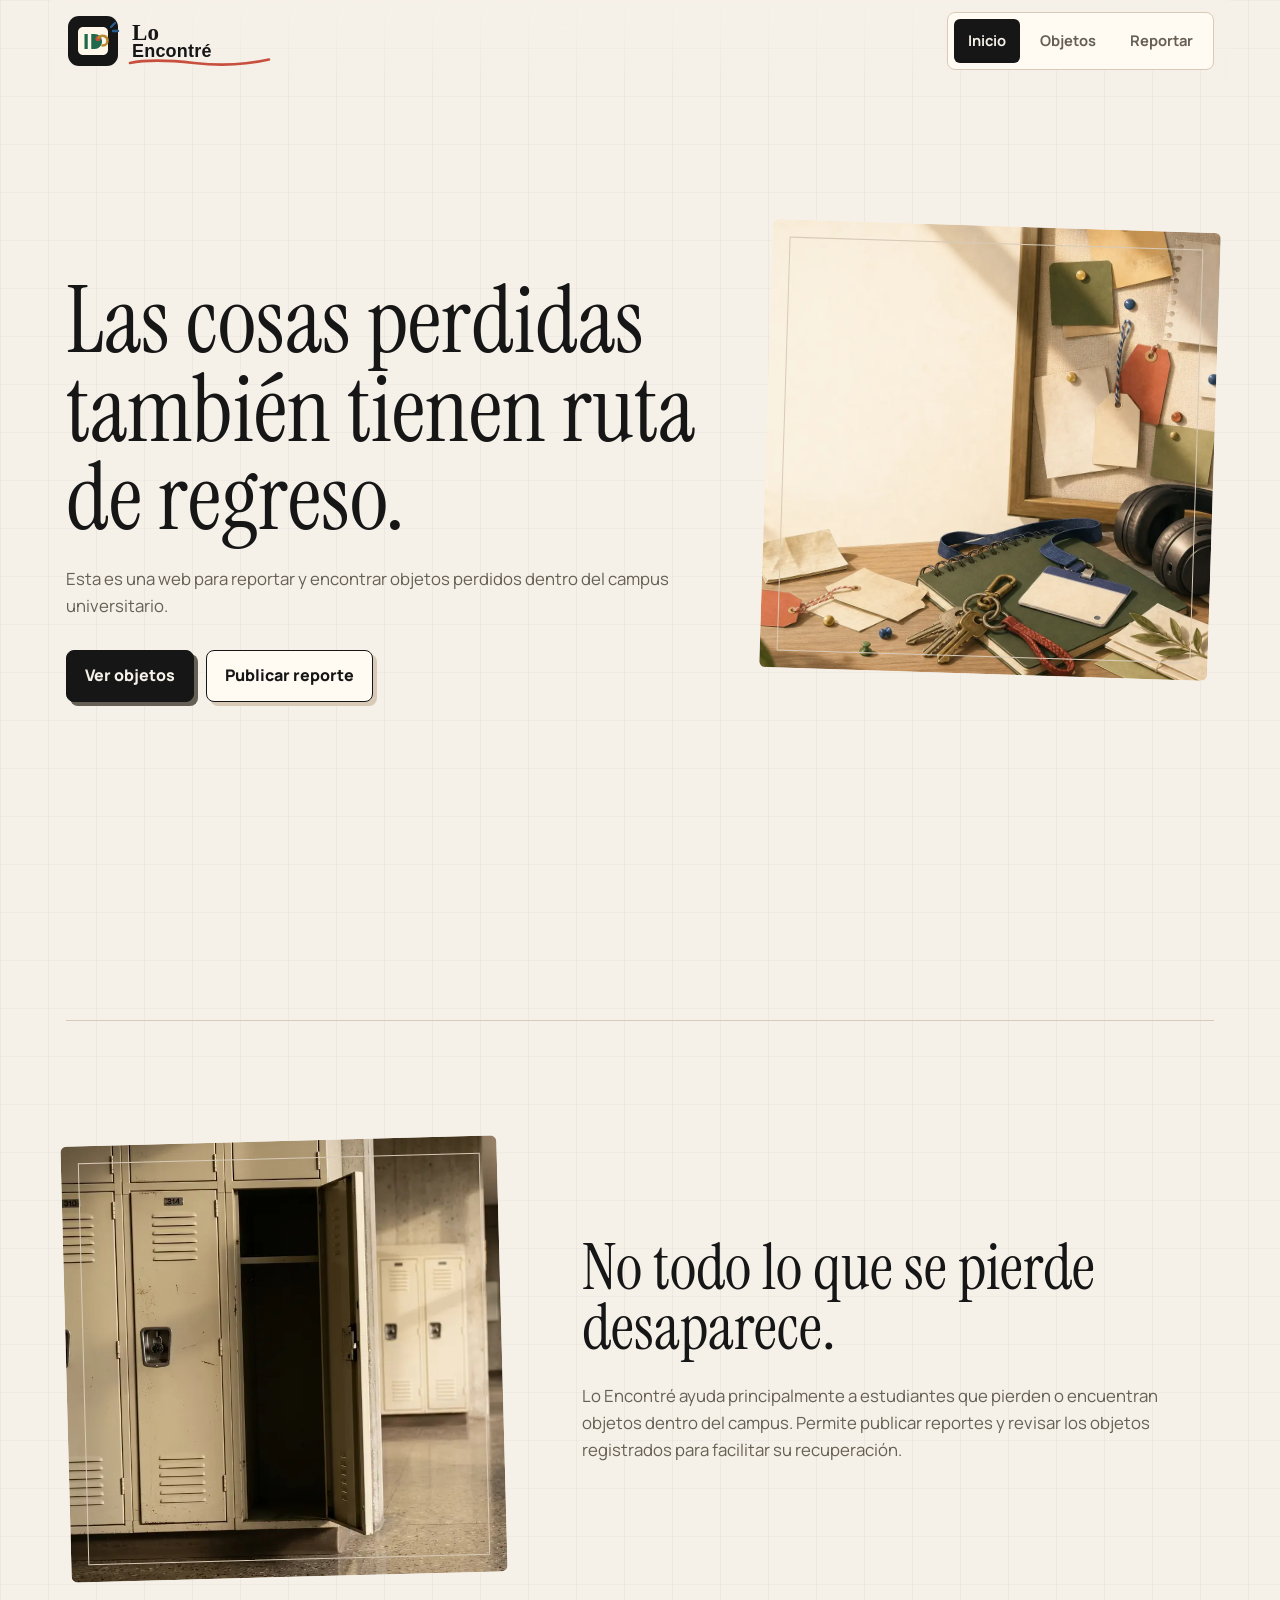
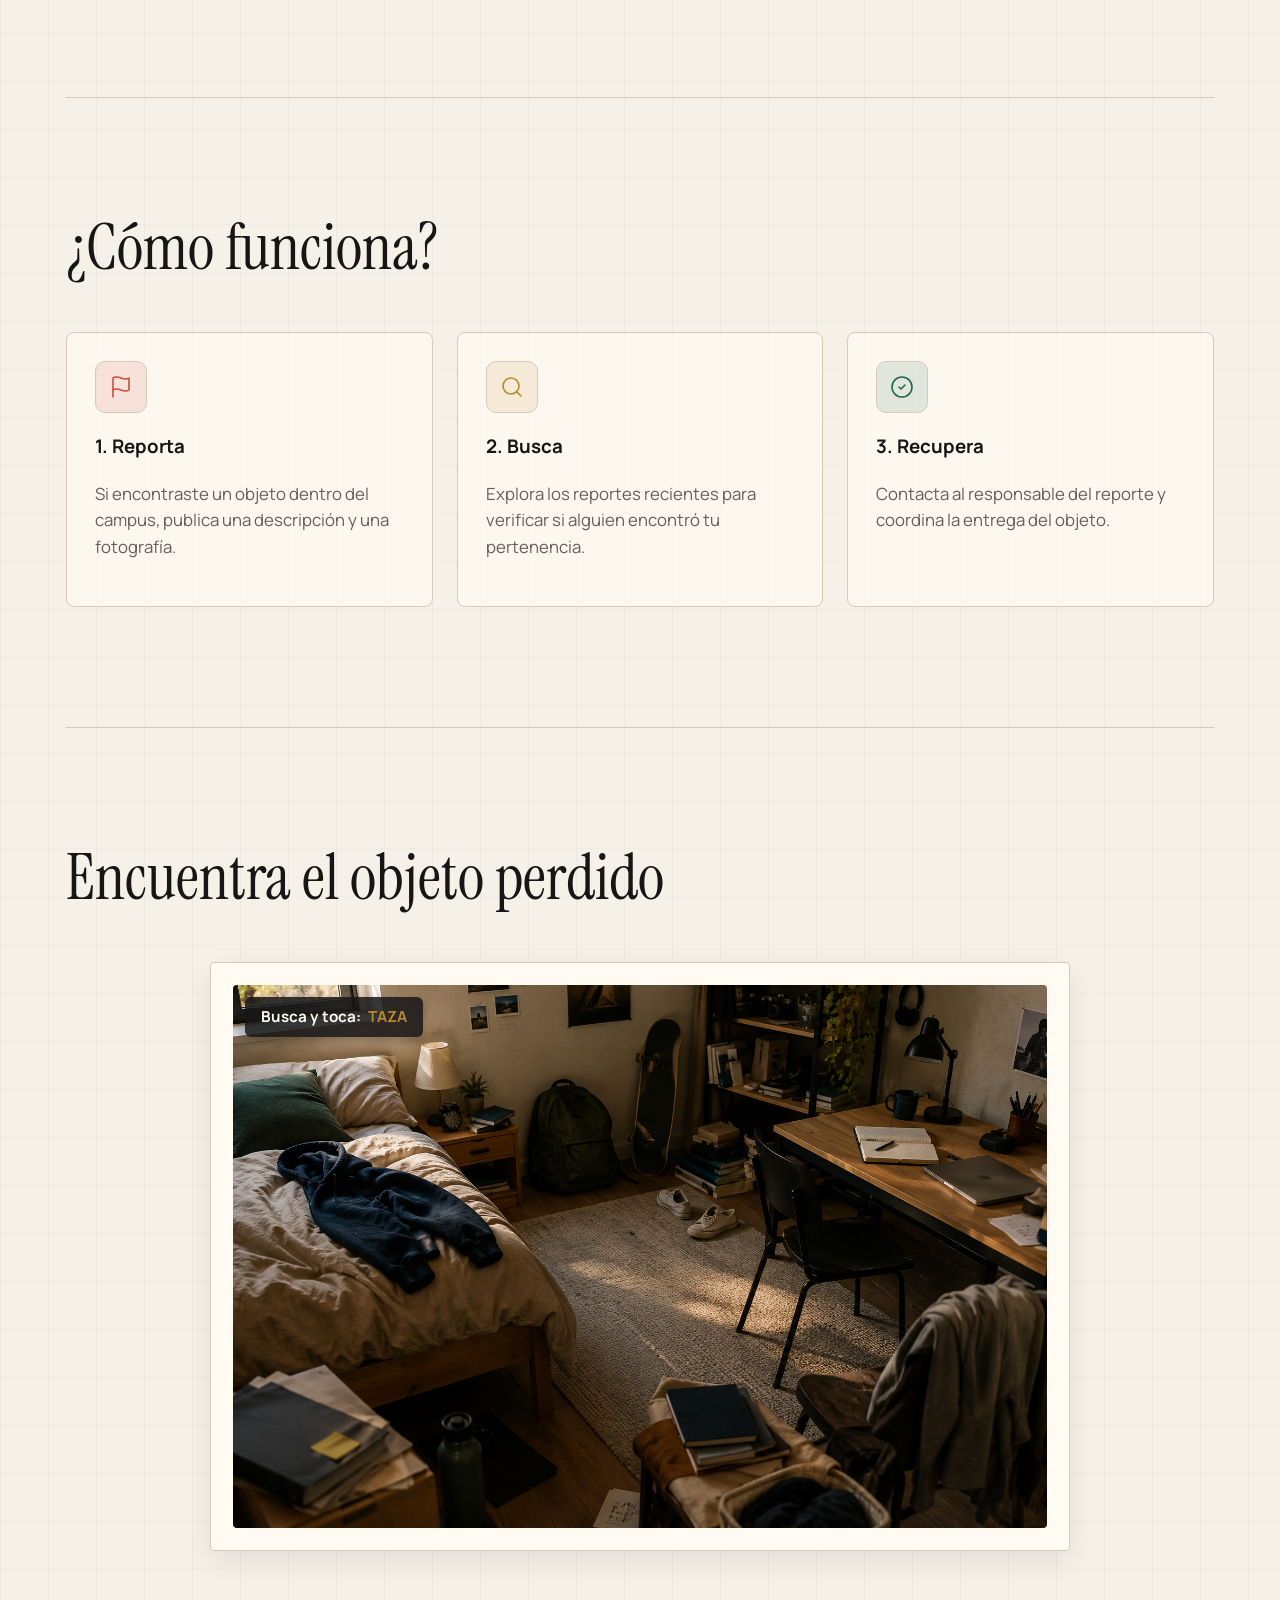
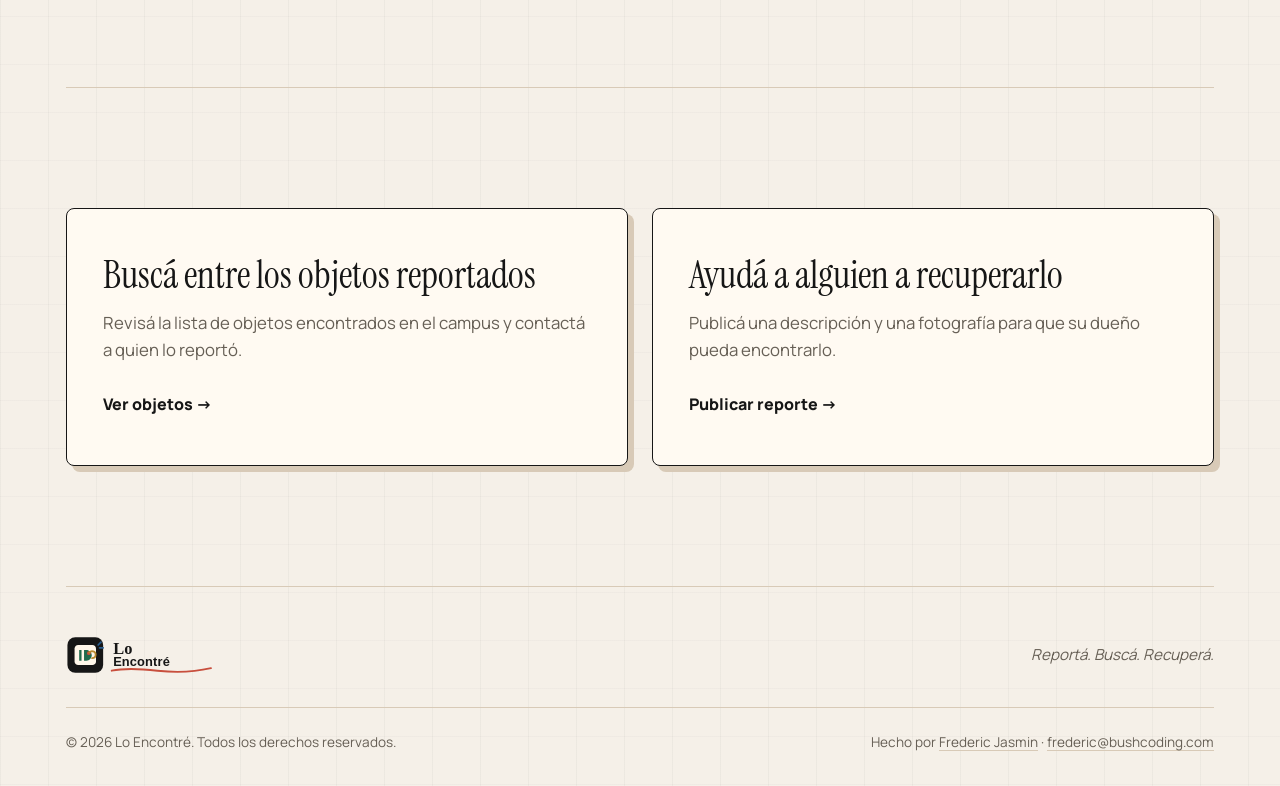
==== commit ad8ebe7a: "finalizacion optimizacion de imagenes base a webp" ====
--- a/index.html
+++ b/index.html
@@ -41,7 +41,7 @@
                 </div>
             </div>
             <div class="hero-image">
-                <img src="assets/images/hero-found-objects.png"
+                <img src="assets/images/hero-found-objects.webp"
                     alt="Imagen de objetos encontrados organizados sobre una mesa">
             </div>
         </section>
@@ -50,7 +50,7 @@
         <section class="about section-divider">
             <div class="about-layout">
                 <div class="about-image">
-                    <img src="assets/images/university-locker.png" alt="Aula universitaria vacía">
+                    <img src="assets/images/university-locker.webp" alt="Aula universitaria vacía">
                 </div>
                 <div class="about-text">
                     <h2 id="aboutTitle"></h2>
--- a/css/style.css
+++ b/css/style.css
@@ -606,6 +606,7 @@
     display: flex;
     flex-direction: column;
     flex-grow: 1;
+    min-width: 0;
 }
 
 .object-status {
@@ -637,6 +638,13 @@
     margin: 0 0 8px;
 }
 
+.object-content h3,
+.object-content p,
+.preview-content h3,
+.preview-content p {
+    overflow-wrap: anywhere;
+}
+
 .object-category {
     margin: 0 0 10px;
     color: var(--blue);
@@ -646,12 +654,18 @@
 
 .object-meta {
     display: flex;
+    flex-wrap: wrap;
     justify-content: space-between;
+    gap: 8px;
     padding-top: 14px;
     border-top: 1px solid var(--line);
     font-size: .85rem;
     color: var(--muted);
     margin-top: auto;
+}
+
+.object-meta span {
+    overflow-wrap: anywhere;
 }
 
 /* Modales e imágenes expandidas */
@@ -722,6 +736,12 @@
 .form-group label {
     font-weight: 700;
     font-size: .92rem;
+}
+
+.char-counter {
+    color: var(--muted);
+    font-size: .82rem;
+    text-align: right;
 }
 
 .form-group input,
